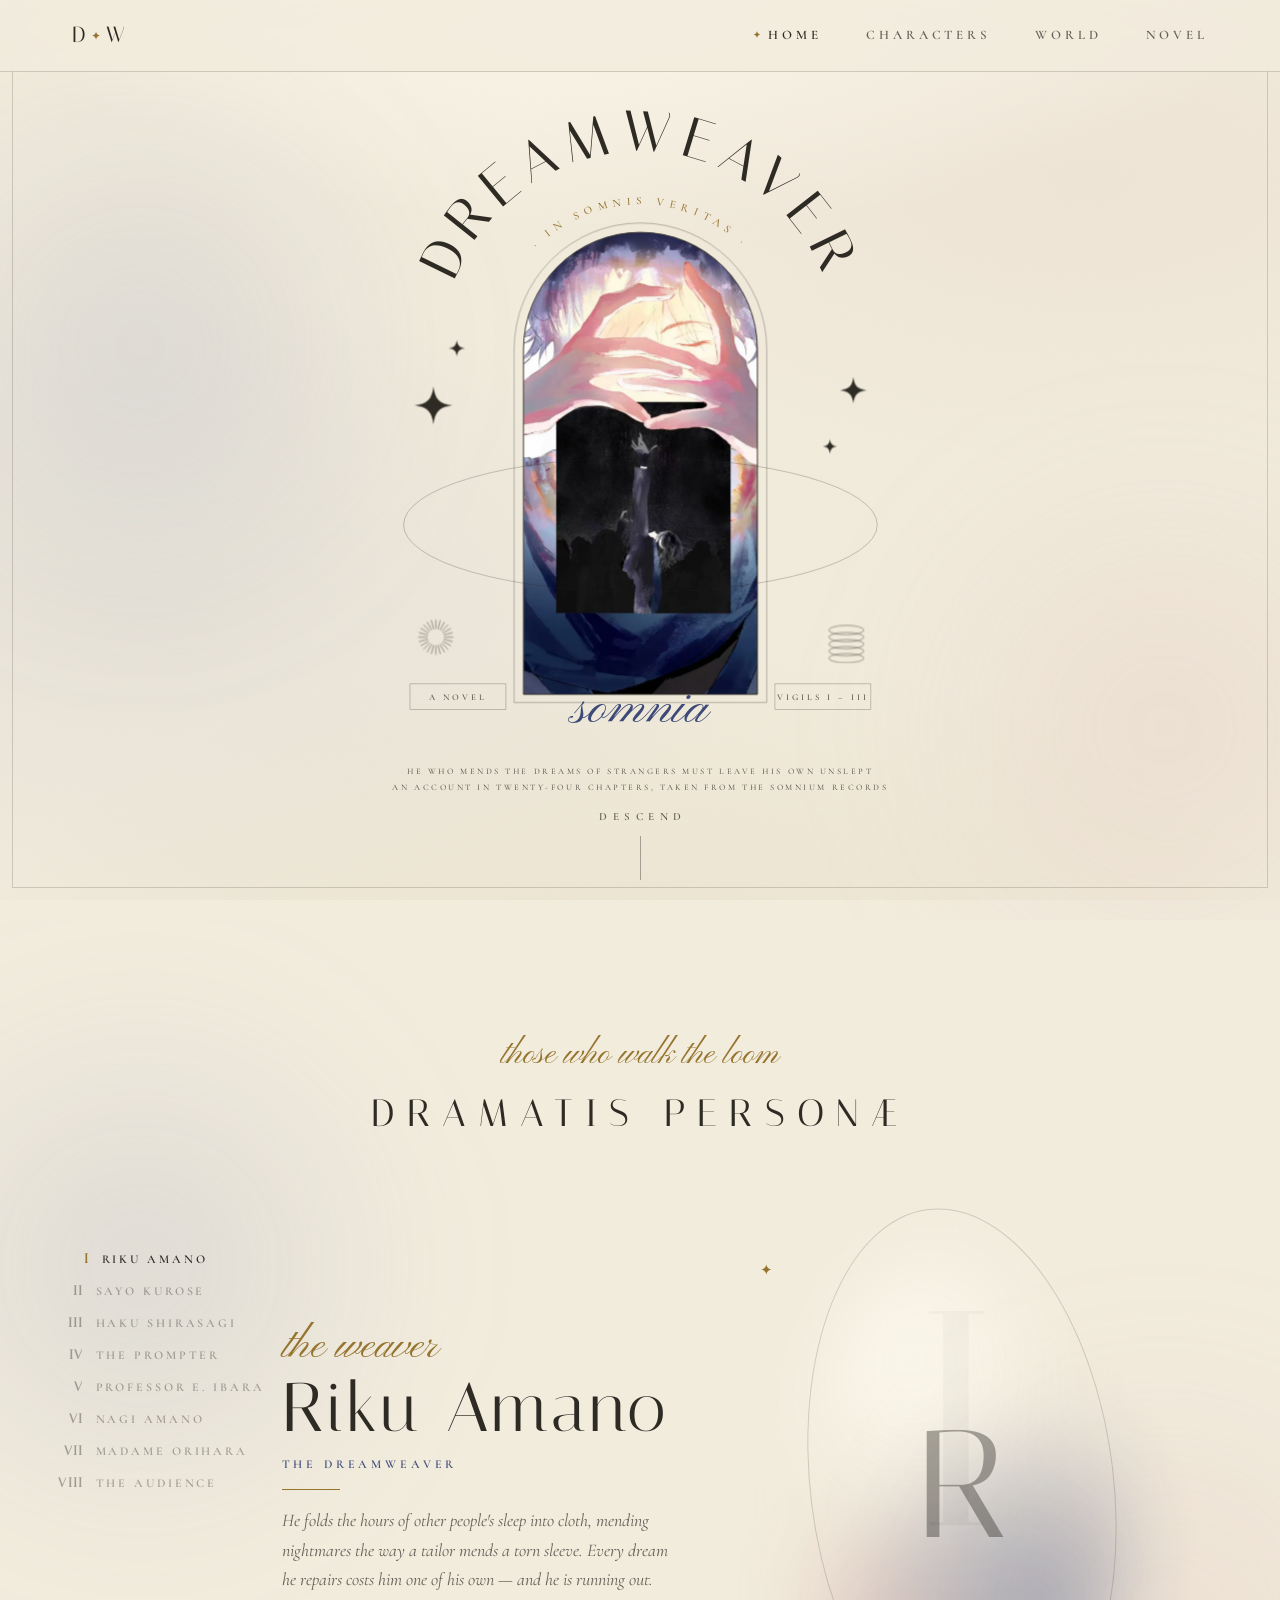
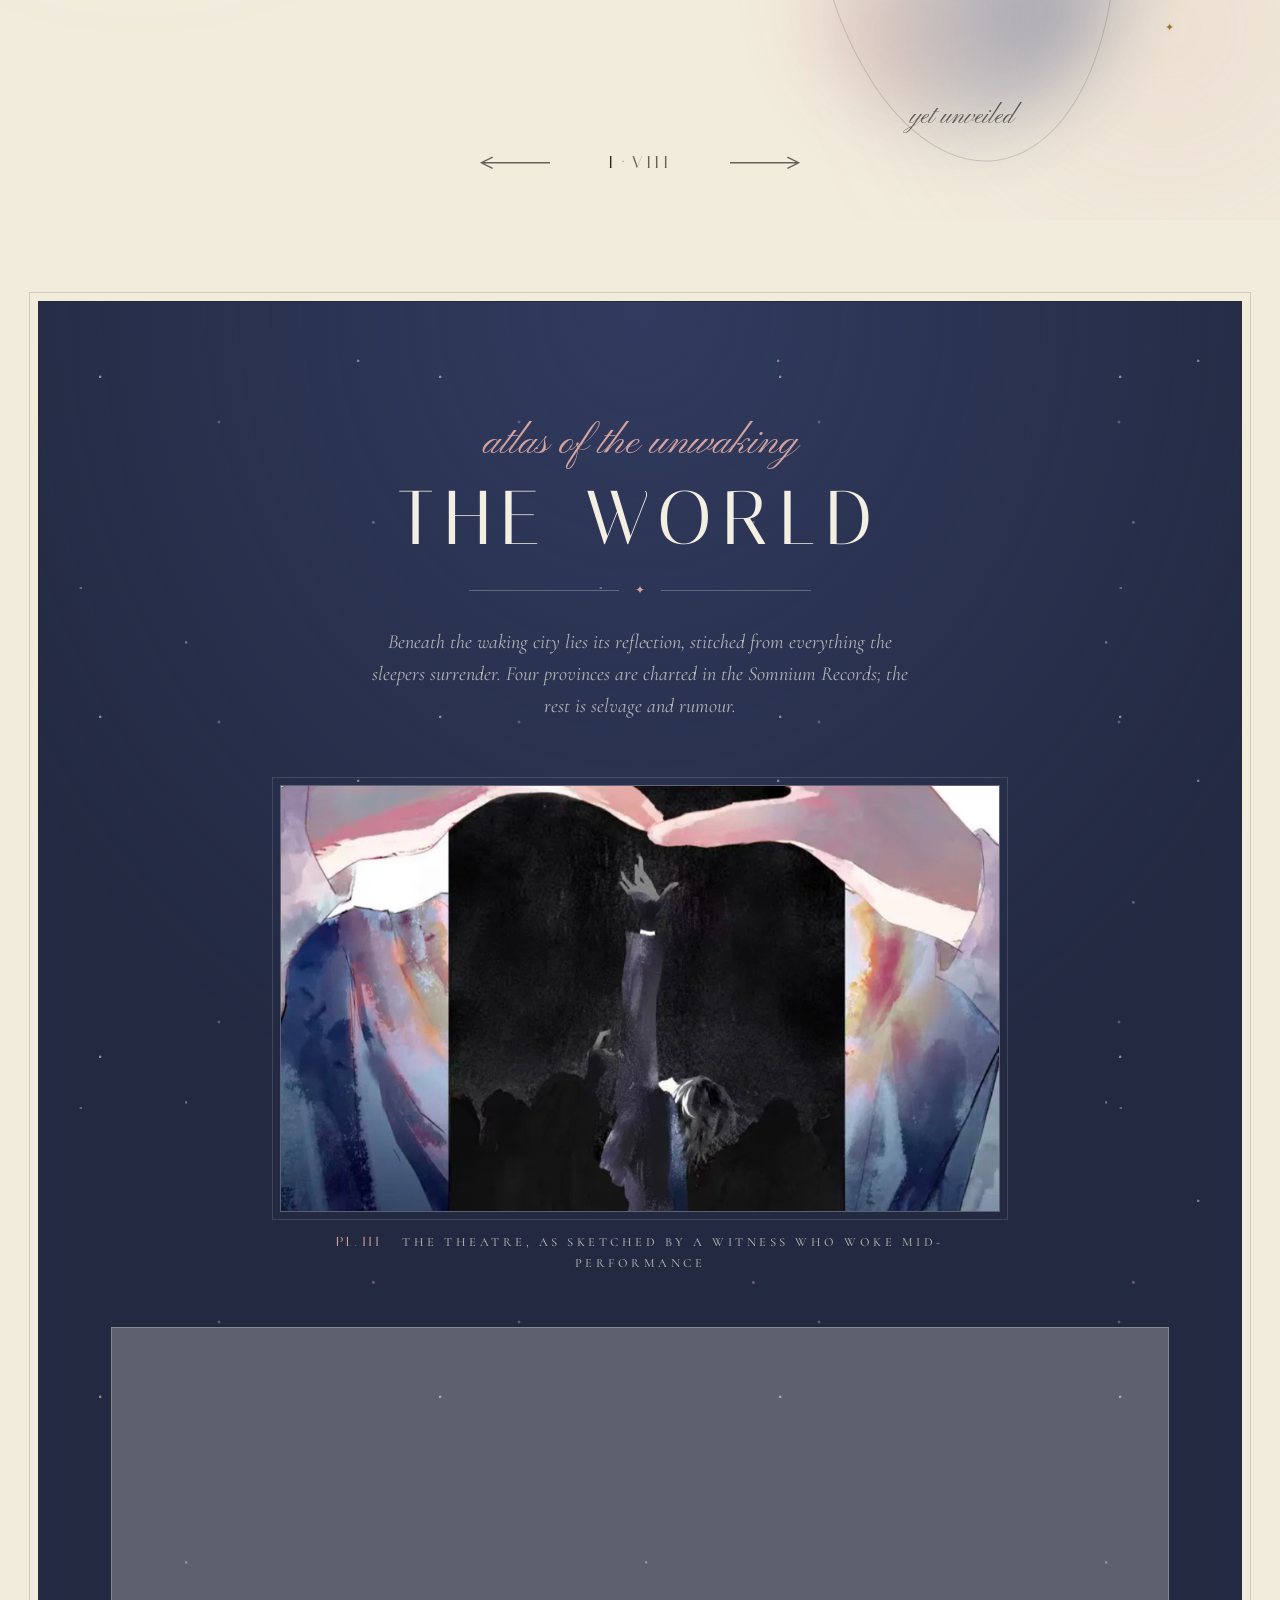
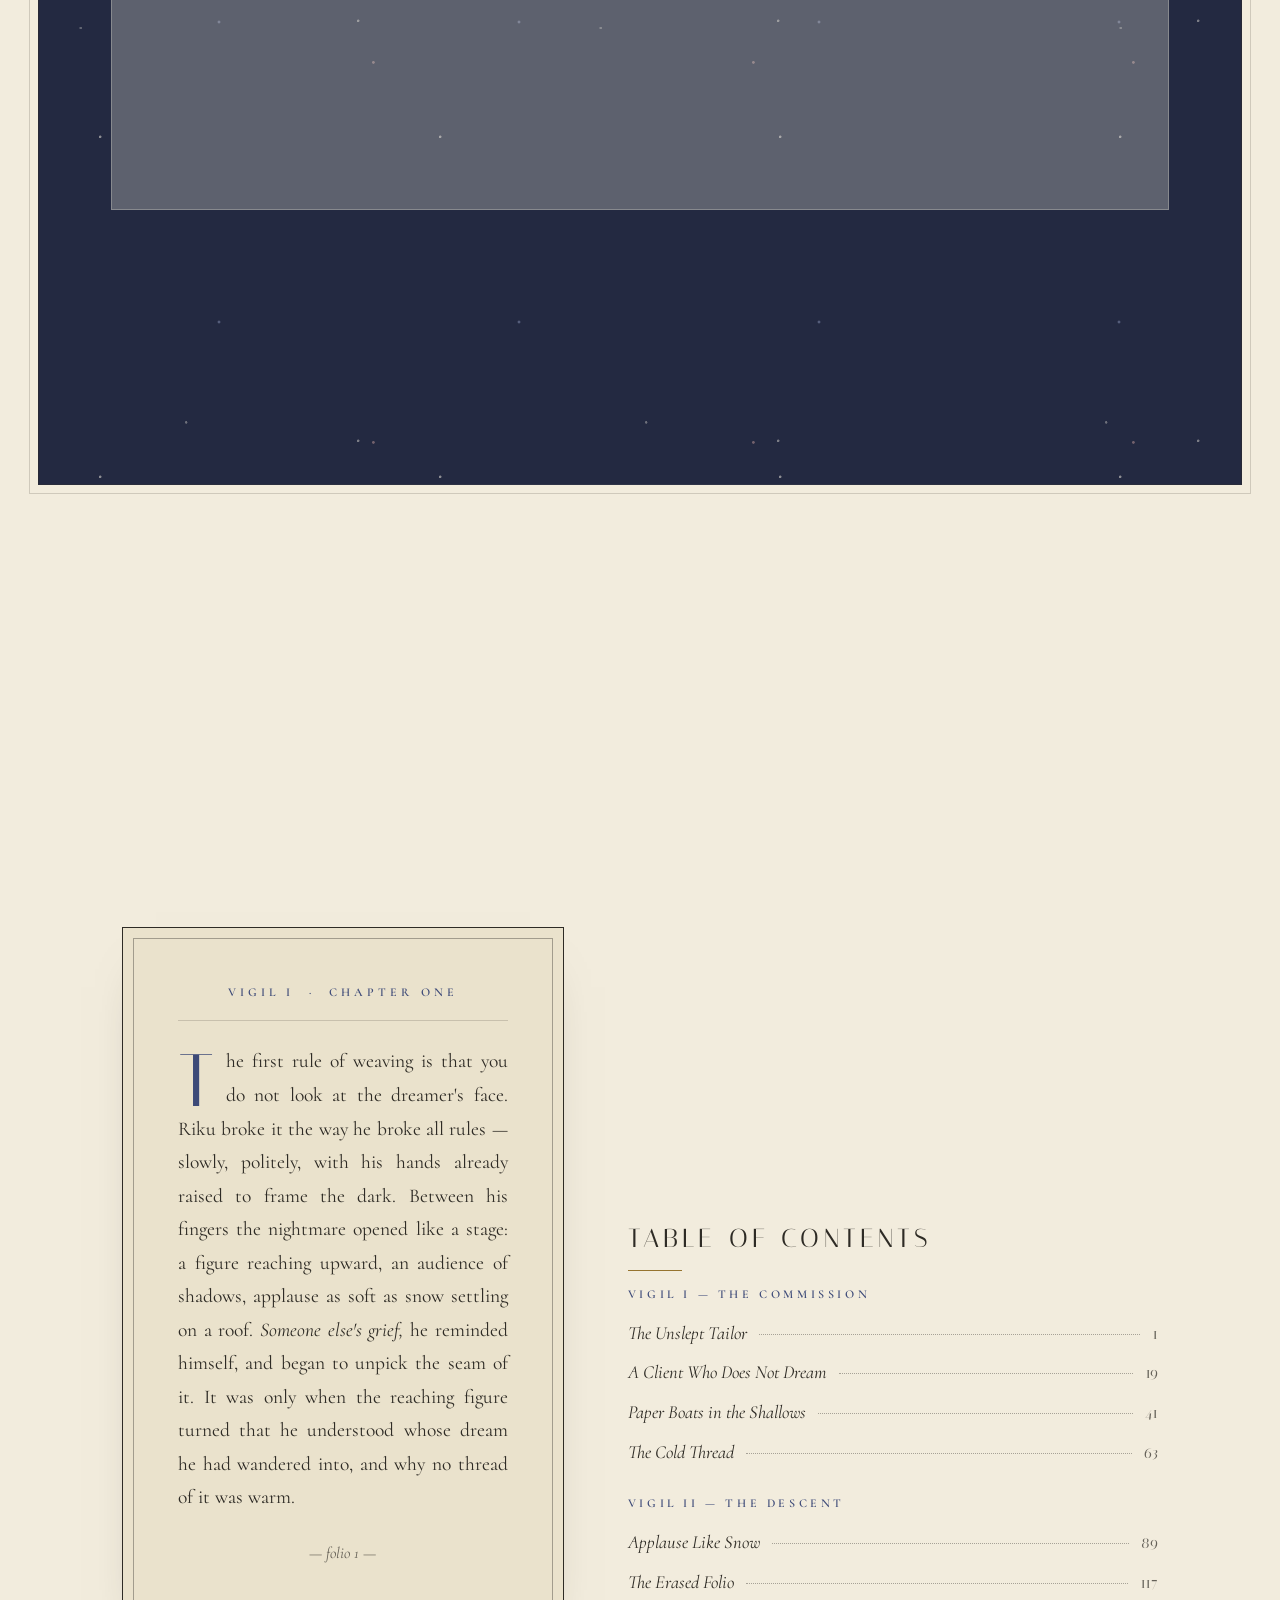
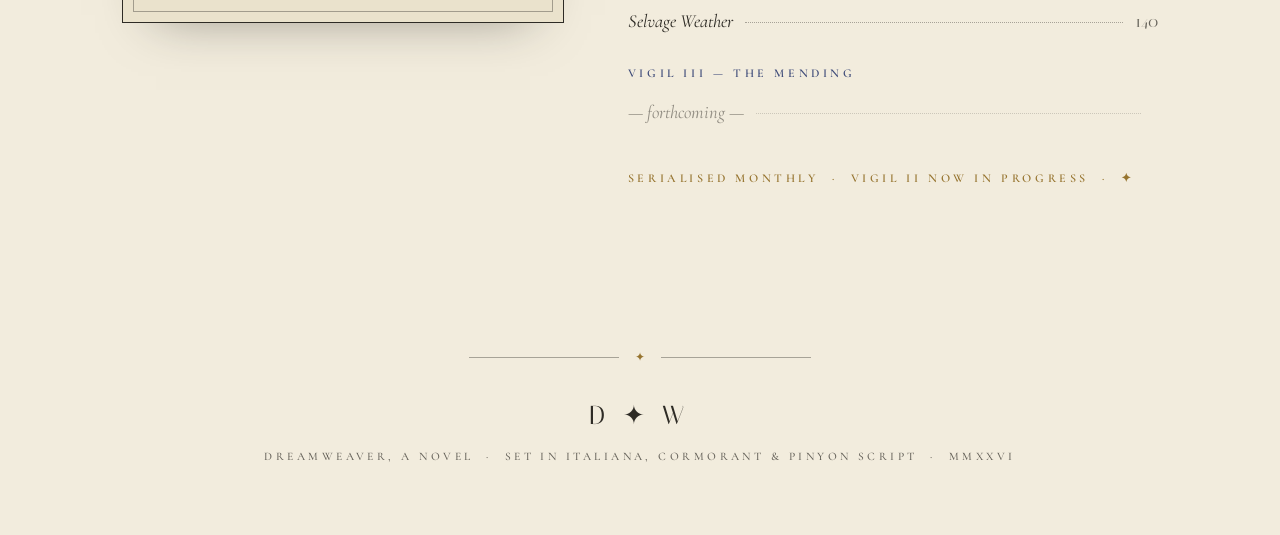
==== index.html @ 2326fa7a "Rebuild characters as full-screen splash-art stage; add dreamlike auras Replace the character card g" ====
<!DOCTYPE html>
<html lang="en">
<head>
<meta charset="UTF-8">
<meta name="viewport" content="width=device-width, initial-scale=1.0">
<title>Dreamweaver — A Novel</title>
<meta name="description" content="Dreamweaver — a novel of the sleeping city. Characters, world, and chapters.">
<link rel="icon" href="data:image/svg+xml,%3Csvg xmlns='http://www.w3.org/2000/svg' viewBox='0 0 100 100'%3E%3Cpath d='M50 4 C54 34 66 46 96 50 C66 54 54 66 50 96 C46 66 34 54 4 50 C34 46 46 34 50 4 Z' fill='%232e2b25'/%3E%3C/svg%3E">
<link rel="preload" href="assets/fonts/Italiana-400.woff2" as="font" type="font/woff2" crossorigin>
<link rel="preload" href="assets/fonts/Cormorant-var.woff2" as="font" type="font/woff2" crossorigin>
<link rel="stylesheet" href="css/fonts.css">
<link rel="stylesheet" href="css/style.css">
</head>
<body>

<div class="page-frame" aria-hidden="true"></div>
<div class="grain" aria-hidden="true"></div>

<header class="nav">
  <a class="nav-mark" href="#home">D<span class="nav-mark-star">✦</span>W</a>
  <nav aria-label="Primary">
    <a href="#home" class="nav-link active">Home</a>
    <a href="#characters" class="nav-link">Characters</a>
    <a href="#world" class="nav-link">World</a>
    <a href="#novel" class="nav-link">Novel</a>
  </nav>
</header>

<!-- ══════════════════ HOME ══════════════════ -->
<section id="home" class="hero">
  <div class="aura" aria-hidden="true"></div>
  <svg class="hero-art" viewBox="0 30 1000 1214" role="img"
       aria-label="Dreamweaver — cover illustration of a figure framing a dark dream with their hands, set within an arched plate">
    <defs>
      <clipPath id="arch-clip">
        <path d="M300,1060 L300,470 A200,200 0 0 1 700,470 L700,1060 Z"/>
      </clipPath>
      <path id="title-arc" d="M162,470 A338,338 0 0 1 838,470"/>
      <path id="motto-arc" d="M252,470 A248,248 0 0 1 748,470"/>
    </defs>

    <!-- curved title -->
    <g class="hr hr-2">
      <text class="svg-title">
        <textPath href="#title-arc" startOffset="50%" text-anchor="middle">DREAMWEAVER</textPath>
      </text>
    </g>
    <g class="hr hr-3">
      <text class="svg-motto">
        <textPath href="#motto-arc" startOffset="50%" text-anchor="middle">· IN SOMNIS VERITAS ·</textPath>
      </text>
    </g>

    <!-- arched cover plate -->
    <g class="hr hr-4">
      <path d="M284,1074 L284,470 A216,216 0 0 1 716,470 L716,1074 Z" class="svg-arch-frame"/>
      <image href="assets/cover.png" x="300" y="270" width="400" height="790"
             preserveAspectRatio="xMidYMid slice" clip-path="url(#arch-clip)"/>
      <path d="M300,1060 L300,470 A200,200 0 0 1 700,470 L700,1060 Z" class="svg-arch-edge"/>
    </g>

    <!-- orbital loop -->
    <ellipse cx="500" cy="770" rx="405" ry="115" class="svg-orbit hr hr-5"
             transform="rotate(-9 500 770)"/>

    <!-- sparkles -->
    <g class="hr hr-5">
      <path class="sparkle tw-a" transform="translate(146 566) scale(1.15)"
            d="M0,-28 C2.5,-9 9,-2.5 28,0 C9,2.5 2.5,9 0,28 C-2.5,9 -9,2.5 -28,0 C-9,-2.5 -2.5,-9 0,-28 Z"/>
      <path class="sparkle tw-b" transform="translate(864 540) scale(0.8)"
            d="M0,-28 C2.5,-9 9,-2.5 28,0 C9,2.5 2.5,9 0,28 C-2.5,9 -9,2.5 -28,0 C-9,-2.5 -2.5,-9 0,-28 Z"/>
      <path class="sparkle tw-c" transform="translate(824 636) scale(0.45)"
            d="M0,-28 C2.5,-9 9,-2.5 28,0 C9,2.5 2.5,9 0,28 C-2.5,9 -9,2.5 -28,0 C-9,-2.5 -2.5,-9 0,-28 Z"/>
      <path class="sparkle tw-b" transform="translate(186 468) scale(0.5)"
            d="M0,-28 C2.5,-9 9,-2.5 28,0 C9,2.5 2.5,9 0,28 C-2.5,9 -9,2.5 -28,0 C-9,-2.5 -2.5,-9 0,-28 Z"/>
    </g>

    <!-- side ornaments -->
    <g class="hr hr-6">
      <g class="svg-burst" transform="translate(150 962)">
        <g id="burst-lines"></g>
      </g>
      <g class="svg-coil" transform="translate(852 950)">
        <ellipse cx="0" cy="0"  rx="30" ry="8"/>
        <ellipse cx="0" cy="12" rx="30" ry="8"/>
        <ellipse cx="0" cy="24" rx="30" ry="8"/>
        <ellipse cx="0" cy="36" rx="30" ry="8"/>
        <ellipse cx="0" cy="48" rx="30" ry="8"/>
      </g>
    </g>

    <!-- flanking plaques + script word -->
    <g class="hr hr-7">
      <rect x="106" y="1042" width="164" height="44" class="svg-plaque"/>
      <text x="188" y="1070" class="svg-plaque-text" text-anchor="middle">A NOVEL</text>
      <rect x="730" y="1042" width="164" height="44" class="svg-plaque"/>
      <text x="812" y="1070" class="svg-plaque-text" text-anchor="middle">VIGILS I – III</text>
      <text x="500" y="1108" class="svg-script" text-anchor="middle">somnia</text>
    </g>

    <!-- foot line -->
    <g class="hr hr-8">
      <text x="500" y="1196" class="svg-foot" text-anchor="middle">HE WHO MENDS THE DREAMS OF STRANGERS MUST LEAVE HIS OWN UNSLEPT</text>
      <text x="500" y="1224" class="svg-foot" text-anchor="middle">AN ACCOUNT IN TWENTY-FOUR CHAPTERS, TAKEN FROM THE SOMNIUM RECORDS</text>
    </g>
  </svg>

  <a class="scroll-cue hr hr-8" href="#characters" aria-label="Scroll to characters">
    <span>DESCEND</span>
    <i></i>
  </a>
</section>

<!-- ══════════════════ CHARACTERS ══════════════════ -->
<section id="characters" class="stage">
  <div class="aura" aria-hidden="true"></div>

  <header class="stage-head">
    <span class="script-lead">those who walk the loom</span>
    <h2>Dramatis Person&aelig;</h2>
  </header>

  <nav class="stage-rail" aria-label="Characters">
    <button class="rail-item is-active"><i>I</i><span>Riku Amano</span></button>
    <button class="rail-item"><i>II</i><span>Sayo Kurose</span></button>
    <button class="rail-item"><i>III</i><span>Haku Shirasagi</span></button>
    <button class="rail-item"><i>IV</i><span>The Prompter</span></button>
    <button class="rail-item"><i>V</i><span>Professor E. Ibara</span></button>
    <button class="rail-item"><i>VI</i><span>Nagi Amano</span></button>
    <button class="rail-item"><i>VII</i><span>Madame Orihara</span></button>
    <button class="rail-item"><i>VIII</i><span>The Audience</span></button>
  </nav>

  <div class="stage-view">

    <article class="ch-slide is-active" data-mood="day">
      <div class="ch-text">
        <p class="ch-epithet">the weaver</p>
        <h3 class="ch-name">Riku Amano</h3>
        <p class="ch-role">THE DREAMWEAVER</p>
        <p class="ch-bio">He folds the hours of other people's sleep into cloth, mending nightmares the way a tailor mends a torn sleeve. Every dream he repairs costs him one of his own — and he is running out.</p>
      </div>
      <div class="ch-art">
        <span class="ch-ghost" aria-hidden="true">I</span>
        <div class="ch-veil veil-indigo"><span class="ch-initial">R</span></div>
        <p class="ch-unveiled">yet unveiled</p>
        <b class="ch-spark s1" aria-hidden="true">✦</b><b class="ch-spark s2" aria-hidden="true">✦</b>
      </div>
    </article>

    <article class="ch-slide" data-mood="day">
      <div class="ch-text">
        <p class="ch-epithet">the anchor</p>
        <h3 class="ch-name">Sayo Kurose</h3>
        <p class="ch-role">THE WAKING TETHER</p>
        <p class="ch-bio">The only person Riku has ever met who does not dream at all. Where she stands, the Loom cannot reach — which makes her either his salvation, or the loose thread that unravels everything.</p>
      </div>
      <div class="ch-art">
        <span class="ch-ghost" aria-hidden="true">II</span>
        <div class="ch-veil veil-gold"><span class="ch-initial">S</span></div>
        <p class="ch-unveiled">yet unveiled</p>
        <b class="ch-spark s1" aria-hidden="true">✦</b><b class="ch-spark s2" aria-hidden="true">✦</b>
      </div>
    </article>

    <article class="ch-slide" data-mood="day">
      <div class="ch-text">
        <p class="ch-epithet">the ferryman</p>
        <h3 class="ch-name">Haku Shirasagi</h3>
        <p class="ch-role">KEEPER OF THE SHALLOWS</p>
        <p class="ch-bio">Last of the winged ferrymen, he poles the paper boats across the first minute of sleep, carrying everything the waking meant to say and never did. Each secret he accepts costs him one feather — and he accepts them all.</p>
      </div>
      <div class="ch-art">
        <span class="ch-ghost" aria-hidden="true">III</span>
        <img src="assets/characters/haku.jpg" class="art-day"
             alt="Haku Shirasagi — a fair-haired young man with a blue scarf, white feathered wings folded at his sides">
        <b class="ch-spark s1" aria-hidden="true">✦</b><b class="ch-spark s2" aria-hidden="true">✦</b>
      </div>
    </article>

    <article class="ch-slide" data-mood="night">
      <div class="ch-text">
        <p class="ch-epithet">the whisper</p>
        <h3 class="ch-name">The Prompter</h3>
        <p class="ch-role">VOICE OF THE THEATRE</p>
        <p class="ch-bio">He waits in the dark below the stage and breathes forgotten lines to dreamers who lose their place mid-grief. No one remembers engaging him; no performance has ever ended without him.</p>
      </div>
      <div class="ch-art">
        <span class="ch-ghost" aria-hidden="true">IV</span>
        <img src="assets/characters/prompter.jpg" class="art-night"
             alt="The Prompter — a dark-haired figure in flowing black garments, suspended in shadow">
        <b class="ch-spark s1" aria-hidden="true">✦</b><b class="ch-spark s2" aria-hidden="true">✦</b>
      </div>
    </article>

    <article class="ch-slide" data-mood="day">
      <div class="ch-text">
        <p class="ch-epithet">the archivist</p>
        <h3 class="ch-name">Professor E. Ibara</h3>
        <p class="ch-role">KEEPER OF THE SOMNIUM</p>
        <p class="ch-bio">Curator of the Somnium Records, a library of every dream ever surrendered. She catalogued the first weavers a century ago — and has spent every night since erasing one particular entry.</p>
      </div>
      <div class="ch-art">
        <span class="ch-ghost" aria-hidden="true">V</span>
        <div class="ch-veil veil-slate"><span class="ch-initial">I</span></div>
        <p class="ch-unveiled">yet unveiled</p>
        <b class="ch-spark s1" aria-hidden="true">✦</b><b class="ch-spark s2" aria-hidden="true">✦</b>
      </div>
    </article>

    <article class="ch-slide" data-mood="day">
      <div class="ch-text">
        <p class="ch-epithet">the unravelled</p>
        <h3 class="ch-name">Nagi Amano</h3>
        <p class="ch-role">LOST PAST THE SELVAGE</p>
        <p class="ch-bio">Riku's younger sibling, who followed a dream past the last intact thread and did not come back. The Loom still carries a warm strand with their name on it — which should not be possible.</p>
      </div>
      <div class="ch-art">
        <span class="ch-ghost" aria-hidden="true">VI</span>
        <div class="ch-veil veil-blush"><span class="ch-initial">N</span></div>
        <p class="ch-unveiled">yet unveiled</p>
        <b class="ch-spark s1" aria-hidden="true">✦</b><b class="ch-spark s2" aria-hidden="true">✦</b>
      </div>
    </article>

    <article class="ch-slide" data-mood="day">
      <div class="ch-text">
        <p class="ch-epithet">the loomkeeper</p>
        <h3 class="ch-name">Madame Orihara</h3>
        <p class="ch-role">MISTRESS OF THE LOOM</p>
        <p class="ch-bio">She grants the weaving licences and she revokes them, and about her wrist she wears the first thread ever spun. It is said she has never slept — only supervised.</p>
      </div>
      <div class="ch-art">
        <span class="ch-ghost" aria-hidden="true">VII</span>
        <div class="ch-veil veil-loom"><span class="ch-initial">O</span></div>
        <p class="ch-unveiled">yet unveiled</p>
        <b class="ch-spark s1" aria-hidden="true">✦</b><b class="ch-spark s2" aria-hidden="true">✦</b>
      </div>
    </article>

    <article class="ch-slide" data-mood="night">
      <div class="ch-text">
        <p class="ch-epithet">the dark chorus</p>
        <h3 class="ch-name">The Audience</h3>
        <p class="ch-role">THOSE WHO WATCH FROM SLEEP</p>
        <p class="ch-bio">Silhouettes that gather in the theatre at the bottom of every dream, applauding softly at griefs that were never meant to be performed. No one has ever seen one of them wake.</p>
      </div>
      <div class="ch-art">
        <span class="ch-ghost" aria-hidden="true">VIII</span>
        <div class="ch-veil veil-night"><span class="ch-initial">A</span></div>
        <p class="ch-unveiled">yet unveiled</p>
        <b class="ch-spark s1" aria-hidden="true">✦</b><b class="ch-spark s2" aria-hidden="true">✦</b>
      </div>
    </article>

  </div>

  <div class="stage-controls">
    <button class="stage-arrow prev" aria-label="Previous character">
      <svg viewBox="0 0 64 12" aria-hidden="true"><path d="M64 6 H4 M13 1 L3 6 L13 11"/></svg>
    </button>
    <span class="stage-counter"><b id="stage-now">I</b>&#8202;·&#8202;VIII</span>
    <button class="stage-arrow next" aria-label="Next character">
      <svg viewBox="0 0 64 12" aria-hidden="true"><path d="M0 6 H60 M51 1 L61 6 L51 11"/></svg>
    </button>
  </div>
</section>

<!-- ══════════════════ WORLD ══════════════════ -->
<section id="world" class="section section-night">
  <header class="section-head reveal">
    <span class="script-lead script-lead-night">atlas of the unwaking</span>
    <h2>The World</h2>
    <div class="orn-rule orn-rule-night" aria-hidden="true"><span></span><b>✦</b><span></span></div>
    <p class="section-note">Beneath the waking city lies its reflection, stitched from everything the sleepers surrender. Four provinces are charted in the Somnium Records; the rest is selvage and rumour.</p>
  </header>

  <figure class="world-stage reveal">
    <img src="assets/cover.png" alt="The Theatre — a lone figure reaching upward on a dark stage before an audience of silhouettes" loading="lazy">
    <figcaption><span class="folio">PL.&#8202;III</span> THE THEATRE, AS SKETCHED BY A WITNESS WHO WOKE MID-PERFORMANCE</figcaption>
  </figure>

  <div class="world-grid">
    <article class="world-plate reveal" style="--i:0">
      <span class="folio">PL.&#8202;I</span>
      <h3>The Loom</h3>
      <p>Where every sleeping mind in the city braids into a single fabric. Weavers walk its threads barefoot, reading each strand by warmth: joy runs hot, grief runs cold, and secrets do not run at all.</p>
    </article>
    <article class="world-plate reveal" style="--i:1">
      <span class="folio">PL.&#8202;II</span>
      <h3>The Shallows</h3>
      <p>The first minute of any dream, shared by all dreamers like a harbour at dusk. Memories are traded here in paper boats; the ferrymen accept only things you meant to say and never did.</p>
    </article>
    <article class="world-plate reveal" style="--i:2">
      <span class="folio">PL.&#8202;III</span>
      <h3>The Theatre</h3>
      <p>A dark auditorium at the bottom of deep sleep where dreams are performed back to their dreamers, one act at a time. The Audience never boos, never leaves — and never lets a performance end early.</p>
    </article>
    <article class="world-plate reveal" style="--i:3">
      <span class="folio">PL.&#8202;IV</span>
      <h3>The Selvage</h3>
      <p>The frayed hem of the Loom, where abandoned dreams unravel into weather. Sleepwalkers wash up here, and weavers are forbidden to follow them past the last intact thread.</p>
    </article>
  </div>

  <p class="world-quote reveal">&ldquo;Every city is two cities. You are a citizen of the one you forget by morning.&rdquo;<span class="world-quote-src">— SOMNIUM RECORDS, FOLIO 91</span></p>
</section>

<!-- ══════════════════ NOVEL ══════════════════ -->
<section id="novel" class="section">
  <header class="section-head reveal">
    <span class="script-lead">the account itself</span>
    <h2>The Novel</h2>
    <div class="orn-rule" aria-hidden="true"><span></span><b>✦</b><span></span></div>
  </header>

  <div class="novel-grid">
    <figure class="manuscript reveal">
      <div class="manuscript-inner">
        <p class="manuscript-head">VIGIL I &nbsp;·&nbsp; CHAPTER ONE</p>
        <p class="manuscript-body"><span class="dropcap">T</span>he first rule of weaving is that you do not look at the dreamer's face. Riku broke it the way he broke all rules — slowly, politely, with his hands already raised to frame the dark. Between his fingers the nightmare opened like a stage: a figure reaching upward, an audience of shadows, applause as soft as snow settling on a roof. <em>Someone else's grief,</em> he reminded himself, and began to unpick the seam of it. It was only when the reaching figure turned that he understood whose dream he had wandered into, and why no thread of it was warm.</p>
        <p class="manuscript-folio">— folio 1 —</p>
      </div>
    </figure>

    <div class="novel-side">
      <div class="novel-synopsis reveal">
        <h3 class="novel-subhead">Argument</h3>
        <p>In a city where dreams are surrendered each night to a communal Loom, the last licensed dreamweaver takes a commission he should have refused: to mend the recurring nightmare of a woman who does not dream. To finish the work he must descend past the Shallows, bargain with the Theatre's dark chorus, and unpick a knot tied a century ago in the Somnium Records — before his final dream is spent.</p>
      </div>

      <div class="novel-toc reveal">
        <h3 class="novel-subhead">Table of Contents</h3>
        <ol class="toc">
          <li class="toc-vigil">VIGIL I — THE COMMISSION</li>
          <li class="toc-row"><span>The Unslept Tailor</span><i></i><b>1</b></li>
          <li class="toc-row"><span>A Client Who Does Not Dream</span><i></i><b>19</b></li>
          <li class="toc-row"><span>Paper Boats in the Shallows</span><i></i><b>41</b></li>
          <li class="toc-row"><span>The Cold Thread</span><i></i><b>63</b></li>
          <li class="toc-vigil">VIGIL II — THE DESCENT</li>
          <li class="toc-row"><span>Applause Like Snow</span><i></i><b>89</b></li>
          <li class="toc-row"><span>The Erased Folio</span><i></i><b>117</b></li>
          <li class="toc-row"><span>Selvage Weather</span><i></i><b>140</b></li>
          <li class="toc-vigil">VIGIL III — THE MENDING</li>
          <li class="toc-row toc-muted"><span>— forthcoming —</span><i></i><b>&nbsp;</b></li>
        </ol>
      </div>

      <p class="novel-status reveal">SERIALISED MONTHLY &nbsp;·&nbsp; VIGIL II NOW IN PROGRESS &nbsp;·&nbsp; ✦</p>
    </div>
  </div>
</section>

<footer class="footer">
  <div class="orn-rule" aria-hidden="true"><span></span><b>✦</b><span></span></div>
  <p class="footer-mark">D&#8201;✦&#8201;W</p>
  <p class="footer-line">DREAMWEAVER, A NOVEL &nbsp;·&nbsp; SET IN ITALIANA, CORMORANT &amp; PINYON SCRIPT &nbsp;·&nbsp; MMXXVI</p>
</footer>

<script src="js/main.js"></script>
</body>
</html>
---- css/fonts.css ----
/* Self-hosted type — Italiana, Cormorant (variable), Pinyon Script */

@font-face {
  font-family: 'Cormorant';
  font-style: normal;
  font-weight: 400 600;
  font-display: swap;
  src: url('../assets/fonts/Cormorant-var.woff2') format('woff2');
}
@font-face {
  font-family: 'Cormorant';
  font-style: italic;
  font-weight: 400 600;
  font-display: swap;
  src: url('../assets/fonts/Cormorant-var-italic.woff2') format('woff2');
}
@font-face {
  font-family: 'Italiana';
  font-style: normal;
  font-weight: 400;
  font-display: swap;
  src: url('../assets/fonts/Italiana-400.woff2') format('woff2');
}
@font-face {
  font-family: 'Pinyon Script';
  font-style: normal;
  font-weight: 400;
  font-display: swap;
  src: url('../assets/fonts/PinyonScript-400.woff2') format('woff2');
}
---- css/style.css ----
/* ═══════════════════════════════════════════════════════════
   DREAMWEAVER — light academia
   parchment · ink hairlines · indigo, blush & antique gold
   type: Italiana (display) · Cormorant (text) · Pinyon Script
   ═══════════════════════════════════════════════════════════ */

:root {
  --parchment: #f2ecdd;
  --parchment-deep: #eae2cc;
  --ink: #2e2b25;
  --ink-soft: rgba(46, 43, 37, 0.72);
  --line: rgba(46, 43, 37, 0.38);
  --line-faint: rgba(46, 43, 37, 0.18);
  --indigo: #3d4a78;
  --indigo-night: #232941;
  --slate: #8792b4;
  --blush: #d3a3a0;
  --gold: #96742f;
  --ivory: #f4efe3;
  --ivory-line: rgba(244, 239, 227, 0.28);

  --display: "Italiana", serif;
  --text: "Cormorant", serif;
  --script: "Pinyon Script", cursive;
}

* { margin: 0; padding: 0; box-sizing: border-box; }

html { scroll-behavior: smooth; }

body {
  font-family: var(--text);
  font-size: 19px;
  line-height: 1.6;
  color: var(--ink);
  background-color: var(--parchment);
  background-image:
    radial-gradient(ellipse 90% 60% at 50% -10%, rgba(255, 252, 240, 0.9), transparent 60%),
    radial-gradient(ellipse 70% 50% at 85% 20%, rgba(211, 163, 160, 0.10), transparent 65%),
    radial-gradient(ellipse 80% 60% at 12% 68%, rgba(135, 146, 180, 0.10), transparent 60%),
    radial-gradient(ellipse 100% 80% at 50% 115%, rgba(150, 116, 47, 0.08), transparent 55%);
  background-attachment: fixed;
  overflow-x: hidden;
}

::selection { background: var(--indigo); color: var(--ivory); }

/* ── paper grain & page frame ─────────────────────────────── */

.grain {
  position: fixed; inset: 0; z-index: 40; pointer-events: none;
  opacity: 0.5; mix-blend-mode: multiply;
  background-image: url("data:image/svg+xml,%3Csvg xmlns='http://www.w3.org/2000/svg' width='240' height='240'%3E%3Cfilter id='n'%3E%3CfeTurbulence type='fractalNoise' baseFrequency='0.9' numOctaves='2' stitchTiles='stitch'/%3E%3CfeColorMatrix values='0 0 0 0 0.42 0 0 0 0 0.39 0 0 0 0 0.33 0 0 0 0.055 0'/%3E%3C/filter%3E%3Crect width='240' height='240' filter='url(%23n)'/%3E%3C/svg%3E");
}

.page-frame {
  position: fixed; inset: 12px; z-index: 45; pointer-events: none;
  border: 1px solid var(--line-faint);
}

/* ── navigation ───────────────────────────────────────────── */

.nav {
  position: fixed; top: 0; left: 0; right: 0; z-index: 50;
  display: flex; align-items: center; justify-content: space-between;
  padding: 18px clamp(24px, 6vw, 72px);
  background: rgba(242, 236, 221, 0.82);
  backdrop-filter: blur(8px);
  -webkit-backdrop-filter: blur(8px);
  border-bottom: 1px solid var(--line-faint);
}

.nav-mark {
  font-family: var(--display);
  font-size: 22px; letter-spacing: 0.22em;
  color: var(--ink); text-decoration: none;
}
.nav-mark-star { color: var(--gold); font-size: 12px; vertical-align: 0.18em; }

.nav nav { display: flex; gap: clamp(18px, 3.5vw, 44px); }

.nav-link {
  position: relative;
  font-family: var(--text); font-weight: 600;
  font-size: 13px; letter-spacing: 0.3em; text-transform: uppercase;
  color: var(--ink-soft); text-decoration: none;
  padding: 4px 0;
  transition: color 0.3s ease;
}
.nav-link::after {
  content: ""; position: absolute; left: 0; bottom: 0;
  width: 100%; height: 1px; background: var(--gold);
  transform: scaleX(0); transform-origin: right;
  transition: transform 0.4s cubic-bezier(0.22, 1, 0.36, 1);
}
.nav-link:hover { color: var(--ink); }
.nav-link:hover::after { transform: scaleX(1); transform-origin: left; }
.nav-link.active { color: var(--ink); }
.nav-link.active::before {
  content: "✦";
  position: absolute; left: -15px; top: 50%; transform: translateY(-50%);
  color: var(--gold); font-size: 9px;
}

/* ── hero ─────────────────────────────────────────────────── */

.hero {
  min-height: 100vh;
  display: flex; flex-direction: column; align-items: center;
  padding: 92px clamp(16px, 4vw, 48px) 40px;
}

.hero-art {
  width: min(760px, 94vw, calc((100vh - 190px) / 1.214));
  height: auto;
  display: block;
  overflow: visible;
}

.svg-title {
  font-family: var(--display);
  font-size: 97px;
  letter-spacing: 0.16em;
  fill: var(--ink);
}
.svg-motto {
  font-family: var(--text); font-weight: 500;
  font-size: 19px; letter-spacing: 0.5em;
  fill: var(--gold);
}

.svg-arch-frame { fill: none; stroke: var(--line); stroke-width: 1.4; }
.svg-arch-edge  { fill: none; stroke: var(--ink); stroke-width: 1.6; }

.svg-orbit { fill: none; stroke: var(--line); stroke-width: 1.1; }

.sparkle { fill: var(--ink); }
.tw-a { animation: twinkle 3.4s ease-in-out 2.2s infinite; }
.tw-b { animation: twinkle 4.1s ease-in-out 2.8s infinite; }
.tw-c { animation: twinkle 2.9s ease-in-out 3.3s infinite; }
.sparkle { transform-box: fill-box; transform-origin: center; }

@keyframes twinkle {
  0%, 100% { opacity: 1; }
  50% { opacity: 0.25; }
}

.svg-burst line { stroke: var(--ink-soft); stroke-width: 1.1; }
.svg-coil ellipse { fill: none; stroke: var(--ink-soft); stroke-width: 1; }

.svg-plaque { fill: none; stroke: var(--line); stroke-width: 1.1; }
.svg-plaque-text {
  font-family: var(--text); font-weight: 600;
  font-size: 15px; letter-spacing: 0.34em;
  fill: var(--ink-soft);
}

.svg-script {
  font-family: var(--script);
  font-size: 92px;
  fill: var(--indigo);
}

.svg-foot {
  font-family: var(--text); font-weight: 500;
  font-size: 14.5px; letter-spacing: 0.3em;
  fill: var(--ink-soft);
}

/* hero staggered reveal */
.hr { opacity: 0; animation: rise 1.1s cubic-bezier(0.22, 1, 0.36, 1) forwards; }
.hr-1 { animation-delay: 0.15s; }
.hr-2 { animation-delay: 0.35s; }
.hr-3 { animation-delay: 0.55s; }
.hr-4 { animation-delay: 0.75s; }
.hr-5 { animation-delay: 1.05s; }
.hr-6 { animation-delay: 1.2s; }
.hr-7 { animation-delay: 1.35s; }
.hr-8 { animation-delay: 1.6s; }

@keyframes rise {
  from { opacity: 0; transform: translateY(18px); }
  to   { opacity: 1; transform: translateY(0); }
}

g.hr { transform-box: view-box; }

.scroll-cue {
  margin-top: 6px;
  display: flex; flex-direction: column; align-items: center; gap: 10px;
  text-decoration: none;
  color: var(--ink-soft);
  font-family: var(--text); font-weight: 600;
  font-size: 11px; letter-spacing: 0.5em; text-indent: 0.5em;
}
.scroll-cue i {
  width: 1px; height: 44px; background: var(--line);
  display: block; position: relative; overflow: hidden;
}
.scroll-cue i::after {
  content: ""; position: absolute; left: 0; top: -50%;
  width: 100%; height: 50%; background: var(--gold);
  animation: cue-drip 2.2s ease-in-out infinite;
}
@keyframes cue-drip {
  0% { top: -50%; } 70%, 100% { top: 110%; }
}

/* ── sections & headers ───────────────────────────────────── */

.section {
  padding: clamp(80px, 12vh, 140px) clamp(24px, 6vw, 72px);
  max-width: 1180px;
  margin: 0 auto;
}

.section-head { text-align: center; margin-bottom: clamp(48px, 7vh, 80px); }

.script-lead {
  display: block;
  font-family: var(--script);
  font-size: clamp(30px, 4vw, 42px);
  color: var(--gold);
  margin-bottom: 2px;
}
.script-lead-night { color: var(--blush); }

.section-head h2 {
  font-family: var(--display);
  font-weight: 400;
  font-size: clamp(44px, 7vw, 76px);
  letter-spacing: 0.14em;
  text-transform: uppercase;
  line-height: 1.05;
}

.orn-rule {
  display: flex; align-items: center; justify-content: center;
  gap: 16px; margin-top: 22px;
}
.orn-rule span { width: min(150px, 26vw); height: 1px; background: var(--line); }
.orn-rule b { color: var(--gold); font-size: 12px; font-weight: 400; }
.orn-rule-night span { background: var(--ivory-line); }
.orn-rule-night b { color: var(--blush); }

.section-note {
  max-width: 560px; margin: 26px auto 0;
  font-style: italic; font-size: 20px;
  color: inherit; opacity: 0.85;
}

/* scroll reveal */
.reveal {
  opacity: 0; transform: translateY(26px);
  transition: opacity 0.9s cubic-bezier(0.22, 1, 0.36, 1),
              transform 0.9s cubic-bezier(0.22, 1, 0.36, 1);
  transition-delay: calc(var(--i, 0) * 0.12s);
}
.reveal.in-view { opacity: 1; transform: translateY(0); }

/* ── dreaming auras ───────────────────────────────────────── */

.aura {
  position: absolute; inset: 0; overflow: hidden; pointer-events: none;
  transition: opacity 1.2s ease;
}
.stage.is-night .aura { opacity: 0.25; }
.aura::before, .aura::after {
  content: ""; position: absolute;
  width: 46vmax; height: 46vmax; border-radius: 50%;
  filter: blur(72px);
  will-change: transform;
}
.aura::before {
  left: -12vmax; top: 4vmax;
  background: radial-gradient(circle, rgba(135, 146, 180, 0.22), transparent 68%);
  animation: drift-a 34s ease-in-out infinite alternate;
}
.aura::after {
  right: -14vmax; bottom: -8vmax;
  background: radial-gradient(circle, rgba(211, 163, 160, 0.20), transparent 68%);
  animation: drift-b 41s ease-in-out infinite alternate;
}
@keyframes drift-a {
  from { transform: translate(0, 0) scale(1); }
  to   { transform: translate(9vmax, 7vmax) scale(1.18); }
}
@keyframes drift-b {
  from { transform: translate(0, 0) scale(1.12); }
  to   { transform: translate(-8vmax, -6vmax) scale(0.95); }
}

.hero { position: relative; }
.hero > svg, .hero > .scroll-cue { position: relative; }

/* ── characters — splash stage ────────────────────────────── */

.stage {
  position: relative;
  min-height: 100svh;
  overflow: hidden;
  display: flex; flex-direction: column;
  --st-ink: var(--ink);
  --st-soft: var(--ink-soft);
  --st-line: var(--line-faint);
  background: transparent;
  transition: background-color 1.2s ease;
}
.stage.is-night {
  background-color: #282828;
  --st-ink: var(--ivory);
  --st-soft: rgba(244, 239, 227, 0.66);
  --st-line: rgba(244, 239, 227, 0.22);
}

.stage-head {
  position: relative; z-index: 3;
  text-align: center;
  padding-top: clamp(84px, 12vh, 120px);
  pointer-events: none;
}
.stage-head h2 {
  font-family: var(--display); font-weight: 400;
  font-size: clamp(26px, 3.2vw, 38px);
  letter-spacing: 0.32em; text-transform: uppercase;
  color: var(--st-ink);
  transition: color 1.2s ease;
}
.stage-head .script-lead { font-size: clamp(26px, 3vw, 34px); }

.stage-view { position: relative; flex: 1; min-height: 0; }

.ch-slide {
  position: absolute; inset: 0;
  display: grid;
  grid-template-columns: minmax(300px, 5fr) minmax(320px, 6fr);
  align-items: center;
  padding: 0 clamp(24px, 6vw, 84px) 96px clamp(24px, 22vw, 330px);
  gap: clamp(16px, 3vw, 48px);
  opacity: 0; visibility: hidden;
  transition: opacity 1s ease, visibility 0s linear 1s;
}
.ch-slide.is-active {
  opacity: 1; visibility: visible;
  transition: opacity 1s ease 0.15s, visibility 0s;
}

/* art */
.ch-art {
  position: relative;
  height: min(70vh, 780px);
  display: flex; align-items: flex-end; justify-content: center;
}
/* drift lives on the artwork itself: a transform on .ch-art would create a
   stacking context and isolate the multiply blend from the page backdrop */
.ch-art img, .ch-art .ch-veil {
  transform: translateY(26px);
  transition: transform 1.3s cubic-bezier(0.22, 1, 0.36, 1);
}
.ch-slide.is-active .ch-art img,
.ch-slide.is-active .ch-art .ch-veil { transform: none; }

.ch-art img {
  position: relative; z-index: 1;
  max-height: 100%; max-width: 100%;
  object-fit: contain;
}
.art-day {
  mix-blend-mode: multiply;
  -webkit-mask-image: radial-gradient(ellipse 88% 92% at 50% 50%, #000 62%, transparent 99%);
  mask-image: radial-gradient(ellipse 88% 92% at 50% 50%, #000 62%, transparent 99%);
}
.art-night {
  -webkit-mask-image: radial-gradient(ellipse 82% 88% at 50% 46%, #000 58%, transparent 99%);
  mask-image: radial-gradient(ellipse 82% 88% at 50% 46%, #000 58%, transparent 99%);
}

.ch-ghost {
  position: absolute; z-index: 0;
  left: 50%; top: 44%; transform: translate(-50%, -50%);
  font-family: var(--display);
  font-size: clamp(200px, 34vh, 380px);
  letter-spacing: 0.04em;
  color: var(--st-ink);
  opacity: 0.06;
  transition: color 1.2s ease;
  user-select: none;
}

.ch-spark {
  position: absolute; z-index: 2;
  font-weight: 400; color: var(--gold);
  animation: twinkle 3.8s ease-in-out infinite;
}
.ch-spark.s1 { top: 18%; left: 8%; font-size: 15px; }
.ch-spark.s2 { bottom: 22%; right: 6%; font-size: 11px; animation-delay: 1.6s; }
.stage.is-night .ch-spark { color: var(--blush); }

/* veiled portraits (art forthcoming) */
.ch-veil {
  position: relative; z-index: 1;
  height: 92%; aspect-ratio: 5 / 8;
  max-width: 100%;
  display: flex; align-items: center; justify-content: center;
}
.ch-veil::before {
  content: ""; position: absolute; inset: 6% 2%;
  border-radius: 48% 52% 55% 45% / 62% 58% 42% 38%;
  filter: blur(34px);
  opacity: 0.85;
  animation: veil-morph 14s ease-in-out infinite alternate;
}
@keyframes veil-morph {
  from { border-radius: 48% 52% 55% 45% / 62% 58% 42% 38%; transform: rotate(-2deg) scale(1); }
  to   { border-radius: 55% 45% 42% 58% / 48% 55% 45% 52%; transform: rotate(2.5deg) scale(1.05); }
}
.ch-veil::after {
  content: ""; position: absolute; inset: 2% 8%;
  border: 1px solid var(--st-line);
  border-radius: 50%;
  transform: rotate(-7deg);
  transition: border-color 1.2s ease;
}

.veil-indigo::before {
  background:
    radial-gradient(ellipse 70% 50% at 35% 25%, rgba(255, 252, 242, 0.9), transparent 65%),
    radial-gradient(ellipse 80% 60% at 70% 75%, rgba(61, 74, 120, 0.5), transparent 70%),
    radial-gradient(ellipse 55% 45% at 25% 80%, rgba(211, 163, 160, 0.5), transparent 65%);
}
.veil-gold::before {
  background:
    radial-gradient(ellipse 75% 55% at 60% 20%, rgba(255, 250, 235, 0.95), transparent 65%),
    radial-gradient(ellipse 70% 60% at 30% 80%, rgba(150, 116, 47, 0.38), transparent 70%),
    radial-gradient(ellipse 50% 40% at 78% 68%, rgba(211, 163, 160, 0.42), transparent 65%);
}
.veil-slate::before {
  background:
    radial-gradient(ellipse 70% 50% at 65% 22%, rgba(255, 252, 242, 0.9), transparent 65%),
    radial-gradient(ellipse 80% 65% at 32% 78%, rgba(135, 146, 180, 0.55), transparent 70%),
    radial-gradient(ellipse 45% 38% at 75% 70%, rgba(150, 116, 47, 0.3), transparent 65%);
}
.veil-blush::before {
  background:
    radial-gradient(ellipse 72% 52% at 40% 22%, rgba(255, 250, 240, 0.92), transparent 65%),
    radial-gradient(ellipse 75% 60% at 68% 76%, rgba(211, 163, 160, 0.58), transparent 70%),
    radial-gradient(ellipse 50% 42% at 22% 72%, rgba(135, 146, 180, 0.42), transparent 65%);
}
.veil-loom::before {
  background:
    radial-gradient(ellipse 70% 50% at 55% 20%, rgba(255, 251, 238, 0.92), transparent 65%),
    radial-gradient(ellipse 78% 62% at 30% 78%, rgba(150, 116, 47, 0.42), transparent 70%),
    radial-gradient(ellipse 55% 45% at 75% 74%, rgba(61, 74, 120, 0.4), transparent 65%);
}
.veil-night::before {
  background:
    radial-gradient(ellipse 65% 45% at 50% 16%, rgba(135, 146, 180, 0.5), transparent 62%),
    radial-gradient(ellipse 85% 70% at 50% 88%, rgba(12, 14, 22, 0.9), transparent 76%),
    radial-gradient(ellipse 50% 40% at 28% 60%, rgba(61, 74, 120, 0.55), transparent 65%);
}

.ch-initial {
  position: relative; z-index: 1;
  font-family: var(--display);
  font-size: clamp(110px, 17vh, 190px);
  color: var(--st-ink);
  opacity: 0.4;
  transition: color 1.2s ease;
}

.ch-unveiled {
  position: absolute; z-index: 2;
  bottom: 6%; left: 50%; transform: translateX(-50%);
  font-family: var(--script);
  font-size: 25px;
  color: var(--st-soft);
  white-space: nowrap;
  transition: color 1.2s ease;
}

/* text */
.ch-text { position: relative; z-index: 3; max-width: 440px; }
.ch-slide.is-active .ch-text > * { animation: rise 0.9s cubic-bezier(0.22, 1, 0.36, 1) both; }
.ch-slide.is-active .ch-text > *:nth-child(1) { animation-delay: 0.35s; }
.ch-slide.is-active .ch-text > *:nth-child(2) { animation-delay: 0.45s; }
.ch-slide.is-active .ch-text > *:nth-child(3) { animation-delay: 0.55s; }
.ch-slide.is-active .ch-text > *:nth-child(4) { animation-delay: 0.65s; }

.ch-epithet {
  font-family: var(--script);
  font-size: clamp(30px, 3.4vw, 44px);
  color: var(--gold);
  line-height: 1;
}
.stage.is-night .ch-epithet { color: var(--blush); }

.ch-name {
  font-family: var(--display); font-weight: 400;
  font-size: clamp(42px, 5.4vw, 72px);
  letter-spacing: 0.06em;
  line-height: 1.05;
  color: var(--st-ink);
  margin: 4px 0 10px;
  transition: color 1.2s ease;
}
.ch-role {
  font-weight: 600; font-size: 12px; letter-spacing: 0.32em;
  color: var(--indigo);
  padding-bottom: 16px; margin-bottom: 16px;
  position: relative;
  transition: color 1.2s ease;
}
.ch-role::after {
  content: ""; position: absolute; left: 0; bottom: 0;
  width: 58px; height: 1px; background: var(--gold);
}
.stage.is-night .ch-role { color: var(--slate); }

.ch-bio {
  font-style: italic;
  font-size: clamp(17px, 1.4vw, 19.5px);
  line-height: 1.65;
  color: var(--st-soft);
  transition: color 1.2s ease;
}

/* rail */
.stage-rail {
  position: absolute; z-index: 4;
  left: clamp(20px, 4.5vw, 64px); top: 50%;
  transform: translateY(-50%);
  display: flex; flex-direction: column; gap: 13px;
}
.rail-item {
  display: flex; align-items: baseline; gap: 12px;
  background: none; border: none; cursor: pointer;
  padding: 2px 0;
  font-family: var(--text); font-weight: 600;
  font-size: 12px; letter-spacing: 0.24em; text-transform: uppercase;
  color: var(--st-soft);
  opacity: 0.55;
  transition: opacity 0.4s ease, color 1.2s ease, transform 0.4s ease;
}
.rail-item i {
  font-family: var(--display); font-style: normal;
  font-size: 13px; letter-spacing: 0.1em;
  width: 26px; text-align: right;
  color: inherit;
}
.rail-item:hover { opacity: 0.9; }
.rail-item.is-active {
  opacity: 1;
  color: var(--st-ink);
  transform: translateX(6px);
}
.rail-item.is-active i { color: var(--gold); }
.stage.is-night .rail-item.is-active i { color: var(--blush); }

/* controls */
.stage-controls {
  position: absolute; z-index: 4;
  bottom: clamp(22px, 4.5vh, 44px); left: 50%;
  transform: translateX(-50%);
  display: flex; align-items: center; gap: clamp(24px, 4vw, 48px);
}
.stage-arrow {
  background: none; border: none; cursor: pointer;
  padding: 10px 0; width: clamp(54px, 6vw, 72px);
  color: var(--st-soft);
  transition: color 0.4s ease, transform 0.4s ease;
}
.stage-arrow svg { display: block; width: 100%; }
.stage-arrow path { stroke: currentColor; stroke-width: 1.2; fill: none; }
.stage-arrow:hover { color: var(--gold); }
.stage-arrow.prev:hover { transform: translateX(-5px); }
.stage-arrow.next:hover { transform: translateX(5px); }
.stage.is-night .stage-arrow:hover { color: var(--blush); }

.stage-counter {
  font-family: var(--display);
  font-size: 17px; letter-spacing: 0.22em;
  color: var(--st-soft);
  transition: color 1.2s ease;
  min-width: 84px; text-align: center;
}
.stage-counter b { font-weight: 400; color: var(--st-ink); transition: color 1.2s ease; }

@media (max-width: 940px) {
  .stage-rail { display: none; }
  .ch-slide {
    grid-template-columns: 1fr;
    grid-template-rows: minmax(0, 1.15fr) auto;
    padding: 0 clamp(20px, 6vw, 40px) 120px;
    gap: 10px;
    align-items: end;
  }
  .ch-art { order: 1; height: 100%; min-height: 0; justify-content: center; }
  .ch-text { order: 2; max-width: 460px; margin: 0 auto; text-align: center; }
  .ch-role::after { left: 50%; transform: translateX(-50%); }
  .ch-ghost { font-size: clamp(150px, 26vh, 260px); }
  .ch-veil { aspect-ratio: 4 / 5.4; }
}

/* ── world (night panel) ──────────────────────────────────── */

.section-night {
  max-width: none;
  margin: clamp(60px, 9vh, 110px) clamp(16px, 3vw, 40px);
  border: 1px solid var(--line);
  outline: 1px solid var(--line-faint);
  outline-offset: 8px;
  background-color: var(--indigo-night);
  background-image:
    radial-gradient(circle at 18% 22%, rgba(244, 239, 227, 0.5) 1px, transparent 1.6px),
    radial-gradient(circle at 76% 14%, rgba(244, 239, 227, 0.42) 1px, transparent 1.6px),
    radial-gradient(circle at 88% 58%, rgba(211, 163, 160, 0.45) 1px, transparent 1.7px),
    radial-gradient(circle at 32% 74%, rgba(244, 239, 227, 0.35) 1px, transparent 1.5px),
    radial-gradient(circle at 60% 40%, rgba(135, 146, 180, 0.5) 1px, transparent 1.8px),
    radial-gradient(circle at 8% 55%, rgba(244, 239, 227, 0.3) 1px, transparent 1.4px),
    radial-gradient(ellipse 90% 70% at 50% 0%, rgba(61, 74, 120, 0.55), transparent 70%);
  background-size: 340px 340px, 420px 420px, 380px 380px, 460px 460px, 300px 300px, 520px 520px, 100% 100%;
  color: var(--ivory);
}

.section-night .section-head h2 { color: var(--ivory); }
.section-night .section-note { color: rgba(244, 239, 227, 0.8); }

.world-stage {
  max-width: 720px;
  margin: 0 auto clamp(40px, 6vh, 64px);
}
.world-stage img {
  display: block; width: 100%;
  aspect-ratio: 16 / 9.5;
  object-fit: cover;
  object-position: 50% 62%;
  border: 1px solid var(--ivory-line);
  outline: 1px solid rgba(244, 239, 227, 0.14);
  outline-offset: 7px;
  filter: saturate(0.92);
}
.world-stage figcaption {
  margin-top: 20px;
  text-align: center;
  font-weight: 500; font-size: 12.5px; letter-spacing: 0.28em;
  color: rgba(244, 239, 227, 0.66);
}

.folio {
  font-family: var(--display);
  font-size: 13px; letter-spacing: 0.2em;
  color: var(--blush);
}
.world-stage .folio { margin-right: 14px; }

.world-grid {
  display: grid;
  grid-template-columns: repeat(auto-fit, minmax(250px, 1fr));
  gap: 1px;
  background: var(--ivory-line);
  border: 1px solid var(--ivory-line);
  max-width: 1100px;
  margin: 0 auto;
}
.world-plate {
  background: rgba(35, 41, 65, 0.92);
  padding: clamp(28px, 3.5vw, 44px);
  transition: background 0.5s ease;
}
.world-plate:hover { background: rgba(48, 56, 88, 0.92); }
.world-plate h3 {
  font-family: var(--display);
  font-weight: 400;
  font-size: 30px; letter-spacing: 0.1em;
  margin: 10px 0 12px;
}
.world-plate p {
  font-size: 17px; line-height: 1.6;
  color: rgba(244, 239, 227, 0.78);
}

.world-quote {
  max-width: 620px;
  margin: clamp(44px, 6vh, 64px) auto 0;
  text-align: center;
  font-style: italic;
  font-size: clamp(21px, 2.6vw, 26px);
  line-height: 1.5;
  color: var(--ivory);
}
.world-quote-src {
  display: block; margin-top: 16px;
  font-style: normal; font-weight: 500;
  font-size: 12px; letter-spacing: 0.32em;
  color: var(--blush);
}

/* ── novel ────────────────────────────────────────────────── */

.novel-grid {
  display: grid;
  grid-template-columns: minmax(300px, 5fr) minmax(300px, 6fr);
  gap: clamp(36px, 5vw, 72px);
  align-items: start;
}
@media (max-width: 820px) {
  .novel-grid { grid-template-columns: 1fr; }
}

.manuscript {
  background: var(--parchment-deep);
  border: 1px solid var(--ink);
  padding: 10px;
  box-shadow: 0 26px 50px -34px rgba(46, 43, 37, 0.5);
  transform: rotate(-0.6deg);
}
.manuscript-inner {
  border: 1px solid var(--line);
  padding: clamp(28px, 4vw, 44px);
}
.manuscript-head {
  text-align: center;
  font-weight: 600; font-size: 12px; letter-spacing: 0.34em;
  color: var(--indigo);
  margin-bottom: 24px;
  padding-bottom: 18px;
  border-bottom: 1px solid var(--line-faint);
}
.manuscript-body {
  font-size: 19.5px; line-height: 1.72;
  text-align: justify;
  hyphens: auto;
}
.dropcap {
  font-family: var(--display);
  float: left;
  font-size: 74px; line-height: 0.78;
  padding: 8px 12px 0 0;
  color: var(--indigo);
}
.manuscript-folio {
  margin-top: 26px;
  text-align: center;
  font-style: italic; font-size: 16px;
  color: var(--ink-soft);
}

.novel-subhead {
  font-family: var(--display);
  font-weight: 400;
  font-size: 26px; letter-spacing: 0.16em; text-transform: uppercase;
  margin-bottom: 14px;
}
.novel-subhead::after {
  content: ""; display: block;
  width: 54px; height: 1px; background: var(--gold);
  margin-top: 10px;
}

.novel-synopsis p {
  font-size: 19px; line-height: 1.65; color: var(--ink-soft);
}

.novel-toc { margin-top: clamp(32px, 4vh, 48px); }

.toc { list-style: none; }
.toc-vigil {
  font-weight: 600; font-size: 12px; letter-spacing: 0.3em;
  color: var(--indigo);
  margin: 22px 0 10px;
}
.toc-vigil:first-child { margin-top: 0; }
.toc-row {
  display: flex; align-items: baseline; gap: 12px;
  padding: 5px 0;
  font-size: 18.5px;
}
.toc-row span { font-style: italic; }
.toc-row i { flex: 1; border-bottom: 1px dotted var(--line); transform: translateY(-4px); }
.toc-row b {
  font-family: var(--display); font-weight: 400; font-size: 16px;
  color: var(--ink-soft);
}
.toc-muted { opacity: 0.5; }

.novel-status {
  margin-top: clamp(30px, 4vh, 44px);
  font-weight: 600; font-size: 12px; letter-spacing: 0.3em;
  color: var(--gold);
}

/* ── footer ───────────────────────────────────────────────── */

.footer {
  text-align: center;
  padding: 30px clamp(24px, 6vw, 72px) 70px;
}
.footer-mark {
  font-family: var(--display);
  font-size: 26px; letter-spacing: 0.24em;
  margin: 28px 0 10px;
}
.footer-line {
  font-weight: 500; font-size: 11.5px; letter-spacing: 0.3em;
  color: var(--ink-soft);
}

/* ── small screens ────────────────────────────────────────── */

@media (max-width: 640px) {
  body { font-size: 17.5px; }
  .page-frame { inset: 8px; }
  .nav { padding: 14px 18px; }
  .nav nav { gap: 14px; }
  .nav-link { font-size: 11px; letter-spacing: 0.2em; }
  .hero { padding-top: 76px; }
  .section-night { margin-left: 10px; margin-right: 10px; outline-offset: 5px; }
}

/* ── reduced motion ───────────────────────────────────────── */

@media (prefers-reduced-motion: reduce) {
  html { scroll-behavior: auto; }
  .hr { animation-duration: 0.01s; animation-delay: 0s; }
  .tw-a, .tw-b, .tw-c, .scroll-cue i::after,
  .aura::before, .aura::after, .ch-veil::before, .ch-spark { animation: none; }
  .reveal { opacity: 1; transform: none; transition: none; }
  .ch-slide, .ch-art, .ch-slide.is-active .ch-text > * {
    transition-duration: 0.01s; animation-duration: 0.01s; animation-delay: 0s;
  }
}
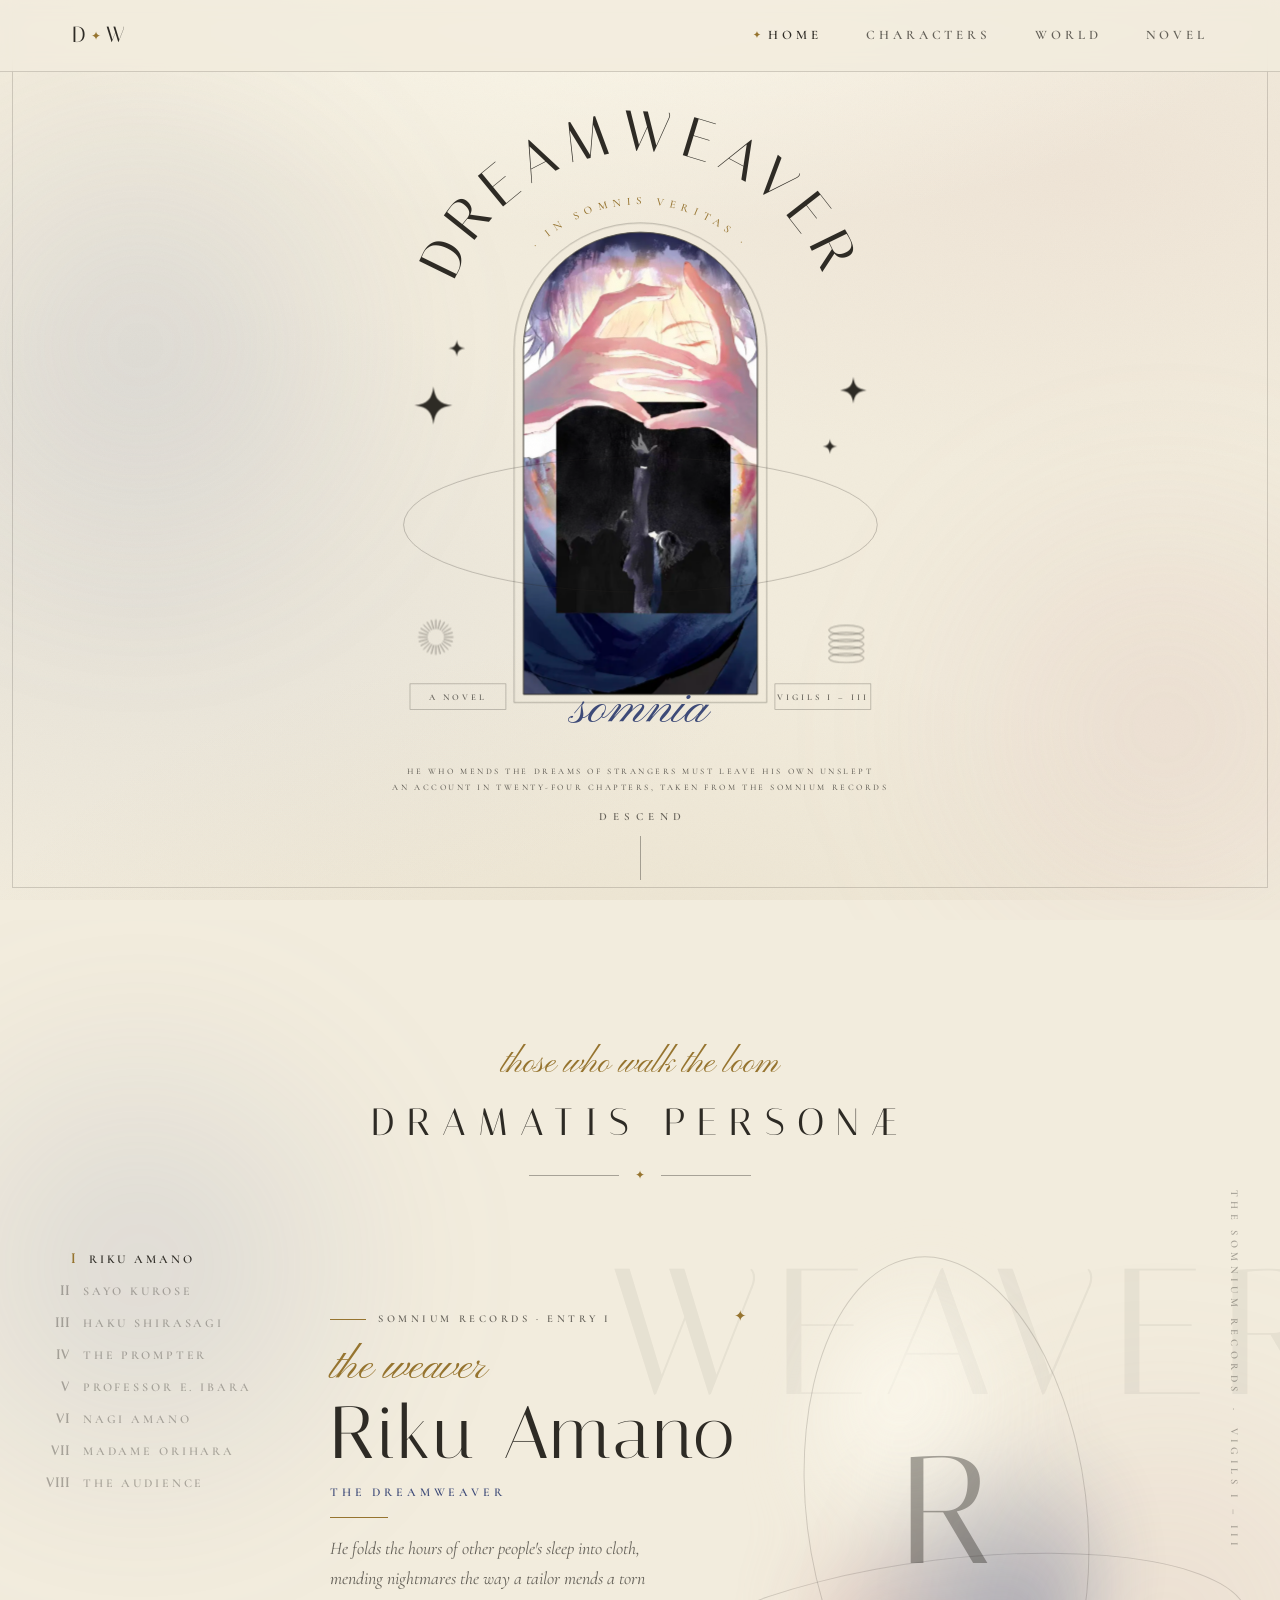
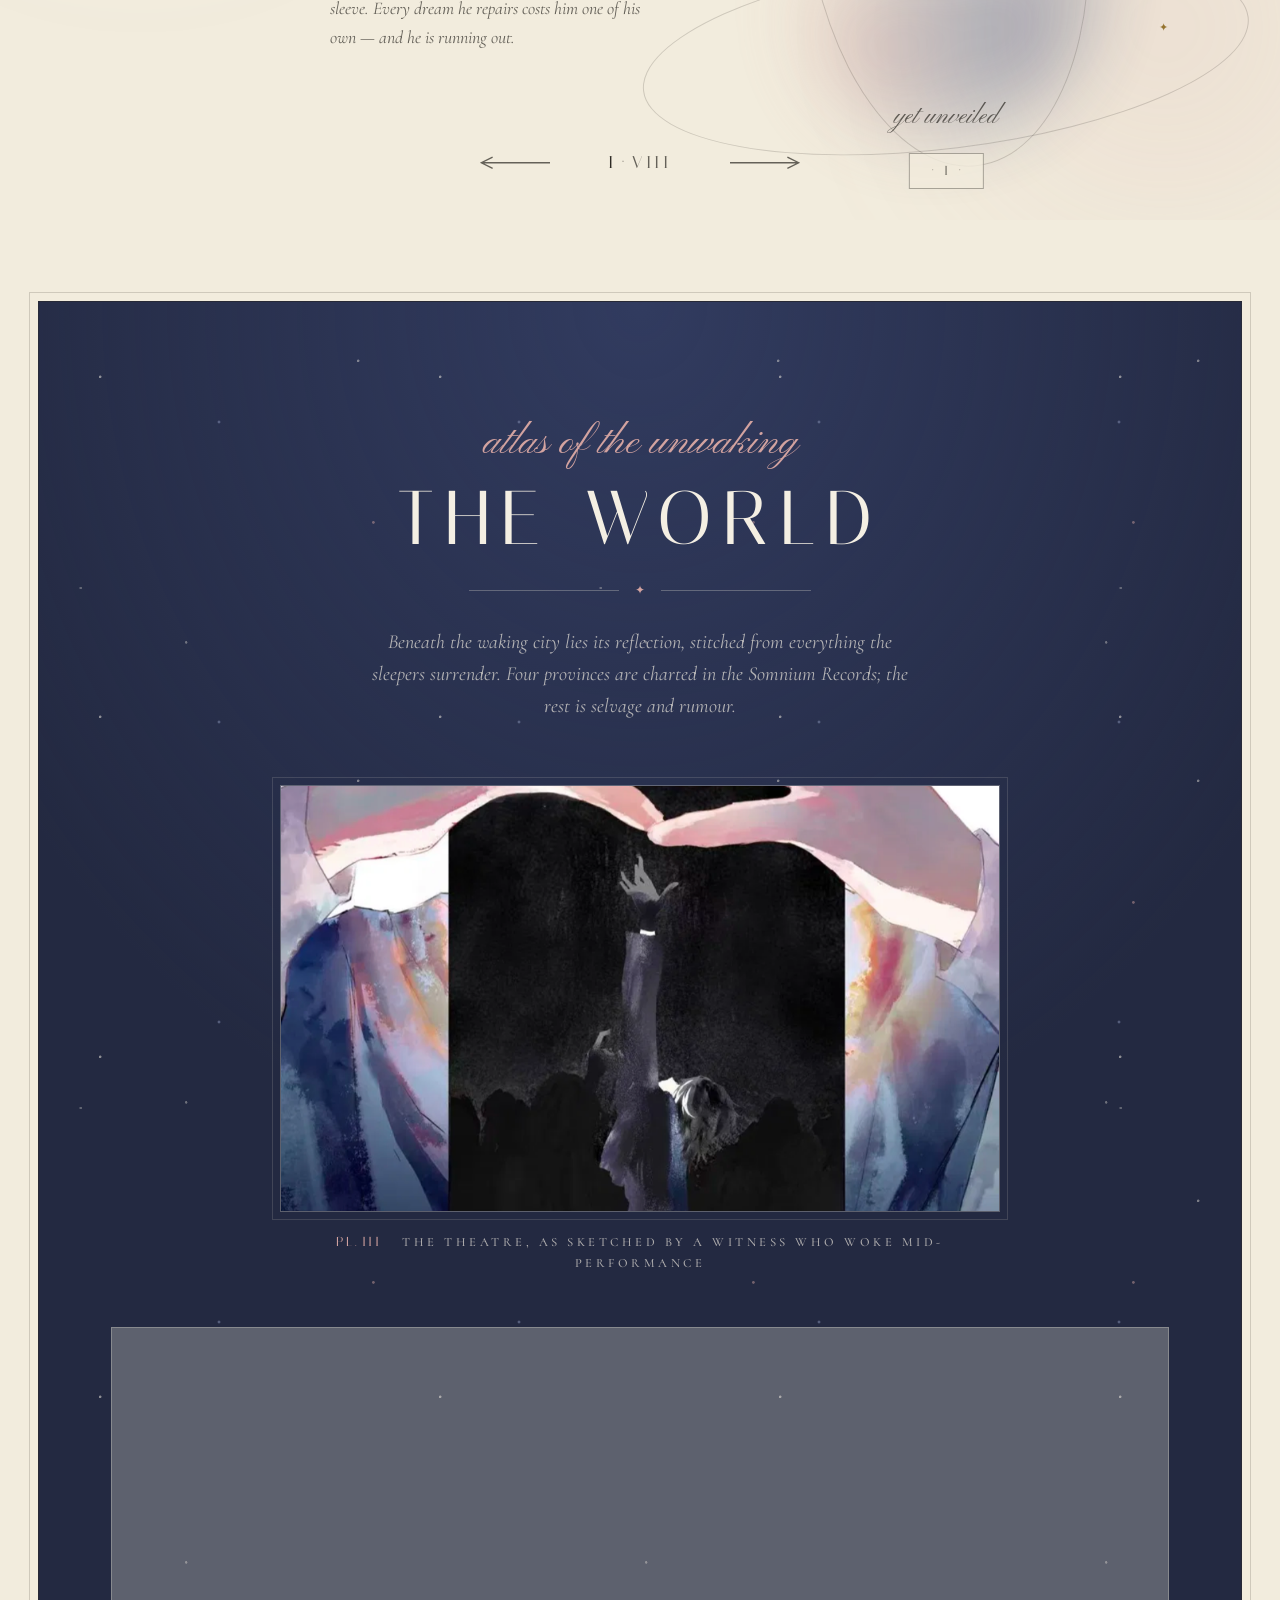
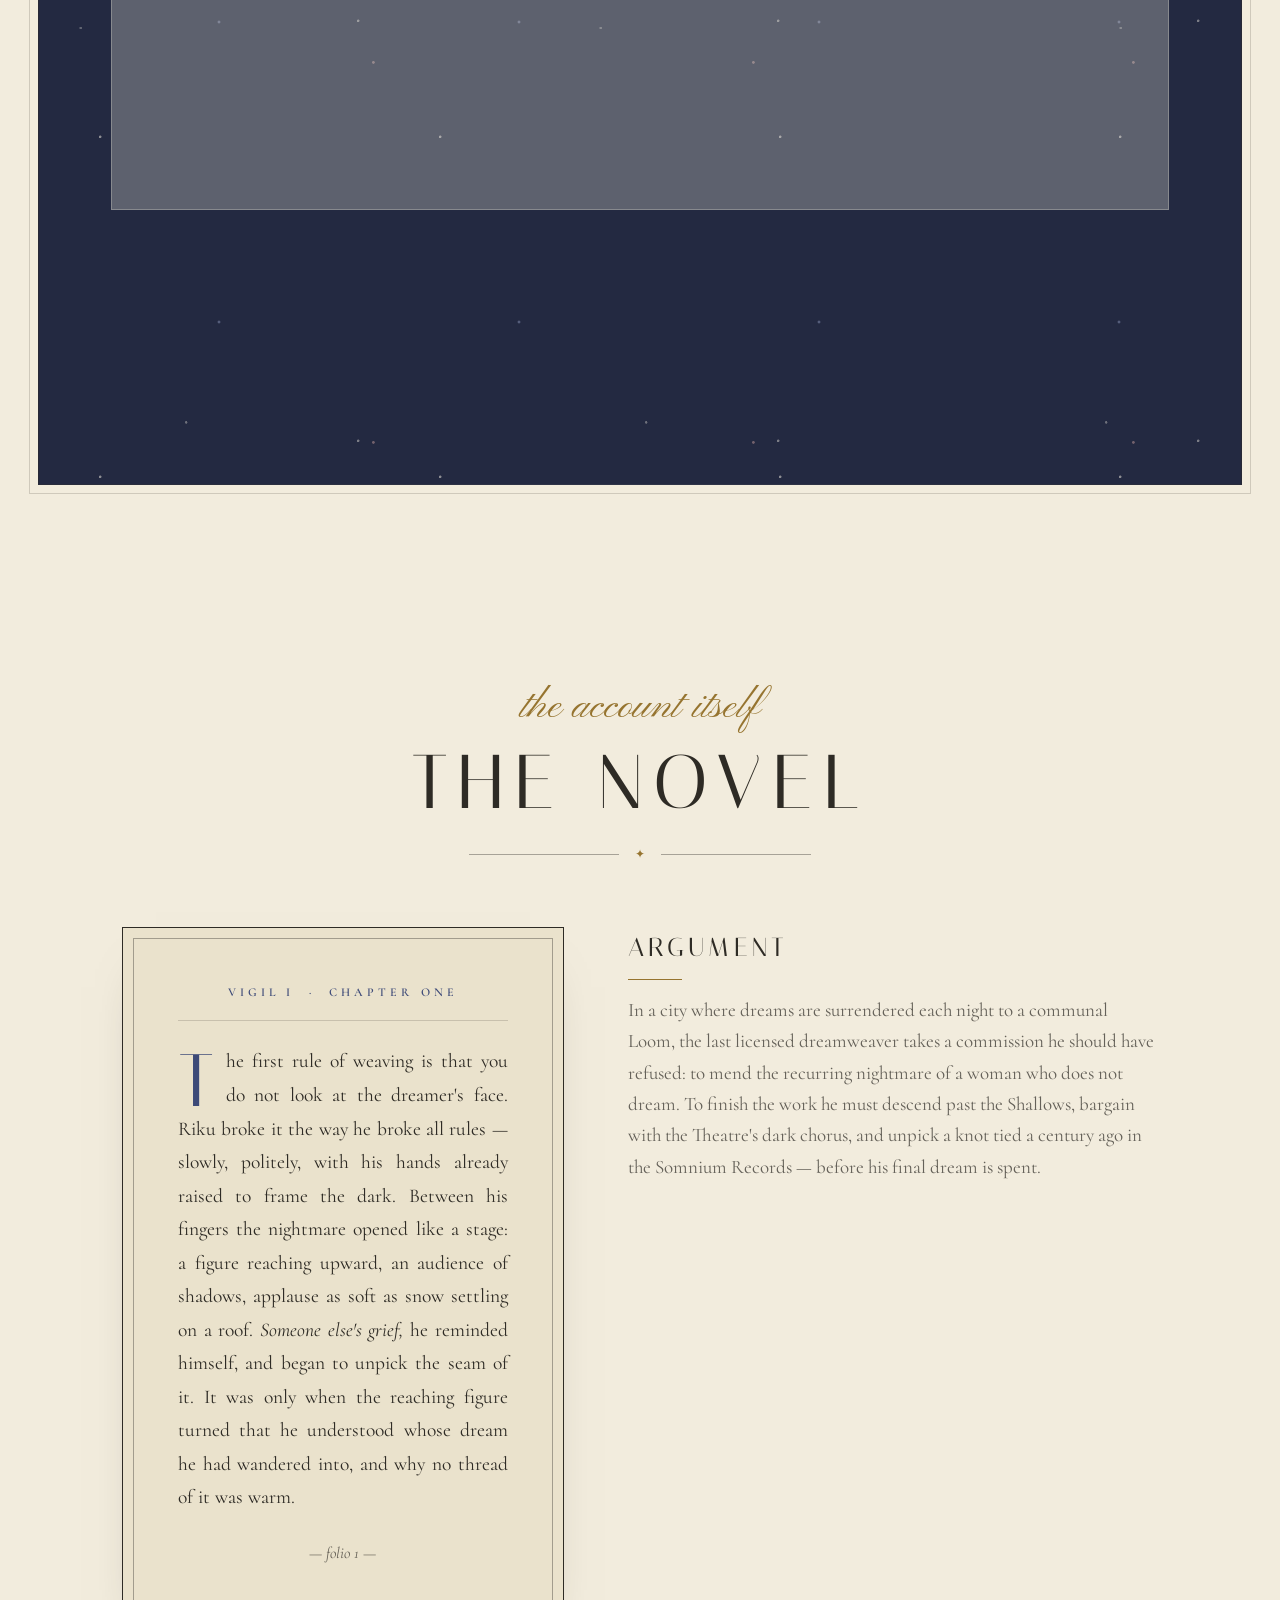
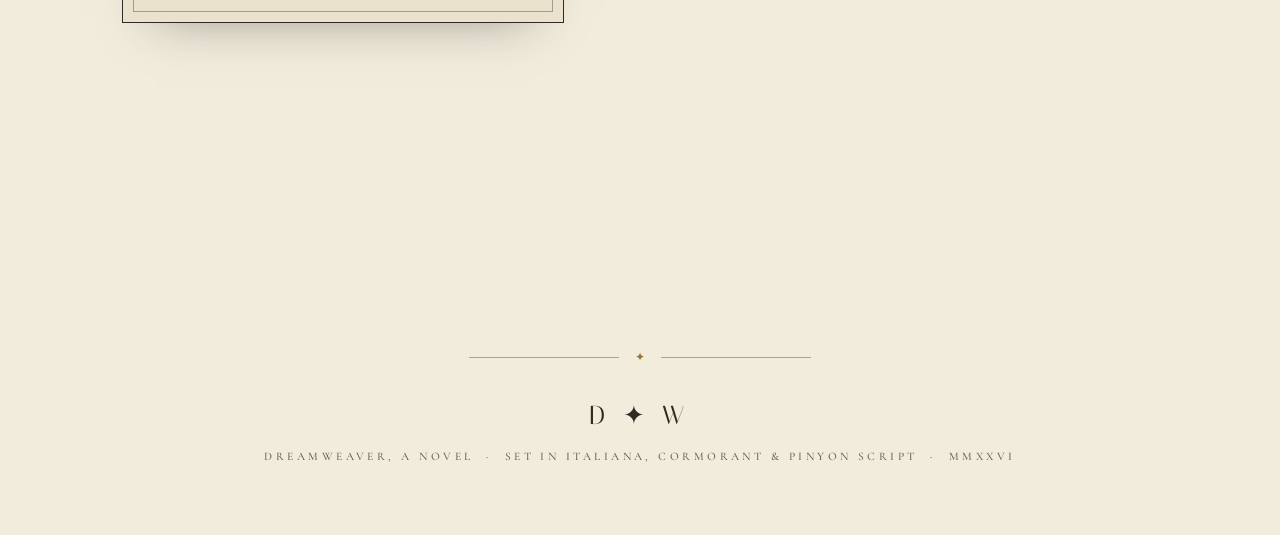
==== commit ce7da8b9: "Refine character stage: single palette, richer decoration, overlap fixes Keep the whole stage on par" ====
--- a/index.html
+++ b/index.html
@@ -118,7 +118,10 @@
   <header class="stage-head">
     <span class="script-lead">those who walk the loom</span>
     <h2>Dramatis Person&aelig;</h2>
+    <div class="orn-rule orn-rule-sm" aria-hidden="true"><span></span><b>✦</b><span></span></div>
   </header>
+
+  <span class="stage-side" aria-hidden="true">THE SOMNIUM RECORDS &nbsp;·&nbsp; VIGILS I – III</span>
 
   <nav class="stage-rail" aria-label="Characters">
     <button class="rail-item is-active"><i>I</i><span>Riku Amano</span></button>
@@ -133,122 +136,148 @@
 
   <div class="stage-view">
 
-    <article class="ch-slide is-active" data-mood="day">
-      <div class="ch-text">
+    <article class="ch-slide is-active">
+      <div class="ch-text">
+        <p class="ch-kicker">SOMNIUM RECORDS · ENTRY I</p>
         <p class="ch-epithet">the weaver</p>
         <h3 class="ch-name">Riku Amano</h3>
         <p class="ch-role">THE DREAMWEAVER</p>
         <p class="ch-bio">He folds the hours of other people's sleep into cloth, mending nightmares the way a tailor mends a torn sleeve. Every dream he repairs costs him one of his own — and he is running out.</p>
       </div>
       <div class="ch-art">
-        <span class="ch-ghost" aria-hidden="true">I</span>
+        <span class="ch-bigword" aria-hidden="true">WEAVER</span>
+        <i class="ch-arc" aria-hidden="true"></i>
         <div class="ch-veil veil-indigo"><span class="ch-initial">R</span></div>
         <p class="ch-unveiled">yet unveiled</p>
-        <b class="ch-spark s1" aria-hidden="true">✦</b><b class="ch-spark s2" aria-hidden="true">✦</b>
-      </div>
-    </article>
-
-    <article class="ch-slide" data-mood="day">
-      <div class="ch-text">
+        <span class="ch-plaque">· I ·</span>
+        <b class="ch-spark s1" aria-hidden="true">✦</b><b class="ch-spark s2" aria-hidden="true">✦</b>
+      </div>
+    </article>
+
+    <article class="ch-slide">
+      <div class="ch-text">
+        <p class="ch-kicker">SOMNIUM RECORDS · ENTRY II</p>
         <p class="ch-epithet">the anchor</p>
         <h3 class="ch-name">Sayo Kurose</h3>
         <p class="ch-role">THE WAKING TETHER</p>
         <p class="ch-bio">The only person Riku has ever met who does not dream at all. Where she stands, the Loom cannot reach — which makes her either his salvation, or the loose thread that unravels everything.</p>
       </div>
       <div class="ch-art">
-        <span class="ch-ghost" aria-hidden="true">II</span>
+        <span class="ch-bigword" aria-hidden="true">ANCHOR</span>
+        <i class="ch-arc" aria-hidden="true"></i>
         <div class="ch-veil veil-gold"><span class="ch-initial">S</span></div>
         <p class="ch-unveiled">yet unveiled</p>
-        <b class="ch-spark s1" aria-hidden="true">✦</b><b class="ch-spark s2" aria-hidden="true">✦</b>
-      </div>
-    </article>
-
-    <article class="ch-slide" data-mood="day">
-      <div class="ch-text">
+        <span class="ch-plaque">· II ·</span>
+        <b class="ch-spark s1" aria-hidden="true">✦</b><b class="ch-spark s2" aria-hidden="true">✦</b>
+      </div>
+    </article>
+
+    <article class="ch-slide">
+      <div class="ch-text">
+        <p class="ch-kicker">SOMNIUM RECORDS · ENTRY III</p>
         <p class="ch-epithet">the ferryman</p>
         <h3 class="ch-name">Haku Shirasagi</h3>
         <p class="ch-role">KEEPER OF THE SHALLOWS</p>
         <p class="ch-bio">Last of the winged ferrymen, he poles the paper boats across the first minute of sleep, carrying everything the waking meant to say and never did. Each secret he accepts costs him one feather — and he accepts them all.</p>
       </div>
       <div class="ch-art">
-        <span class="ch-ghost" aria-hidden="true">III</span>
-        <img src="assets/characters/haku.jpg" class="art-day"
+        <span class="ch-bigword" aria-hidden="true">FERRYMAN</span>
+        <i class="ch-arc" aria-hidden="true"></i>
+        <i class="ch-floor" aria-hidden="true"></i>
+        <img src="assets/characters/haku.jpg" class="art-blend"
              alt="Haku Shirasagi — a fair-haired young man with a blue scarf, white feathered wings folded at his sides">
-        <b class="ch-spark s1" aria-hidden="true">✦</b><b class="ch-spark s2" aria-hidden="true">✦</b>
-      </div>
-    </article>
-
-    <article class="ch-slide" data-mood="night">
-      <div class="ch-text">
+        <span class="ch-plaque">· III ·</span>
+        <b class="ch-spark s1" aria-hidden="true">✦</b><b class="ch-spark s2" aria-hidden="true">✦</b>
+      </div>
+    </article>
+
+    <article class="ch-slide">
+      <div class="ch-text">
+        <p class="ch-kicker">SOMNIUM RECORDS · ENTRY IV</p>
         <p class="ch-epithet">the whisper</p>
         <h3 class="ch-name">The Prompter</h3>
         <p class="ch-role">VOICE OF THE THEATRE</p>
         <p class="ch-bio">He waits in the dark below the stage and breathes forgotten lines to dreamers who lose their place mid-grief. No one remembers engaging him; no performance has ever ended without him.</p>
       </div>
       <div class="ch-art">
-        <span class="ch-ghost" aria-hidden="true">IV</span>
-        <img src="assets/characters/prompter.jpg" class="art-night"
-             alt="The Prompter — a dark-haired figure in flowing black garments, suspended in shadow">
-        <b class="ch-spark s1" aria-hidden="true">✦</b><b class="ch-spark s2" aria-hidden="true">✦</b>
-      </div>
-    </article>
-
-    <article class="ch-slide" data-mood="day">
-      <div class="ch-text">
+        <span class="ch-bigword" aria-hidden="true">WHISPER</span>
+        <i class="ch-arc" aria-hidden="true"></i>
+        <i class="ch-floor" aria-hidden="true"></i>
+        <img src="assets/characters/prompter.png" class="art-cut"
+             alt="The Prompter — a dark-haired figure in flowing black garments, suspended mid-air">
+        <span class="ch-plaque">· IV ·</span>
+        <b class="ch-spark s1" aria-hidden="true">✦</b><b class="ch-spark s2" aria-hidden="true">✦</b>
+      </div>
+    </article>
+
+    <article class="ch-slide">
+      <div class="ch-text">
+        <p class="ch-kicker">SOMNIUM RECORDS · ENTRY V</p>
         <p class="ch-epithet">the archivist</p>
         <h3 class="ch-name">Professor E. Ibara</h3>
         <p class="ch-role">KEEPER OF THE SOMNIUM</p>
         <p class="ch-bio">Curator of the Somnium Records, a library of every dream ever surrendered. She catalogued the first weavers a century ago — and has spent every night since erasing one particular entry.</p>
       </div>
       <div class="ch-art">
-        <span class="ch-ghost" aria-hidden="true">V</span>
+        <span class="ch-bigword" aria-hidden="true">ARCHIVIST</span>
+        <i class="ch-arc" aria-hidden="true"></i>
         <div class="ch-veil veil-slate"><span class="ch-initial">I</span></div>
         <p class="ch-unveiled">yet unveiled</p>
-        <b class="ch-spark s1" aria-hidden="true">✦</b><b class="ch-spark s2" aria-hidden="true">✦</b>
-      </div>
-    </article>
-
-    <article class="ch-slide" data-mood="day">
-      <div class="ch-text">
+        <span class="ch-plaque">· V ·</span>
+        <b class="ch-spark s1" aria-hidden="true">✦</b><b class="ch-spark s2" aria-hidden="true">✦</b>
+      </div>
+    </article>
+
+    <article class="ch-slide">
+      <div class="ch-text">
+        <p class="ch-kicker">SOMNIUM RECORDS · ENTRY VI</p>
         <p class="ch-epithet">the unravelled</p>
         <h3 class="ch-name">Nagi Amano</h3>
         <p class="ch-role">LOST PAST THE SELVAGE</p>
         <p class="ch-bio">Riku's younger sibling, who followed a dream past the last intact thread and did not come back. The Loom still carries a warm strand with their name on it — which should not be possible.</p>
       </div>
       <div class="ch-art">
-        <span class="ch-ghost" aria-hidden="true">VI</span>
+        <span class="ch-bigword" aria-hidden="true">UNRAVELLED</span>
+        <i class="ch-arc" aria-hidden="true"></i>
         <div class="ch-veil veil-blush"><span class="ch-initial">N</span></div>
         <p class="ch-unveiled">yet unveiled</p>
-        <b class="ch-spark s1" aria-hidden="true">✦</b><b class="ch-spark s2" aria-hidden="true">✦</b>
-      </div>
-    </article>
-
-    <article class="ch-slide" data-mood="day">
-      <div class="ch-text">
+        <span class="ch-plaque">· VI ·</span>
+        <b class="ch-spark s1" aria-hidden="true">✦</b><b class="ch-spark s2" aria-hidden="true">✦</b>
+      </div>
+    </article>
+
+    <article class="ch-slide">
+      <div class="ch-text">
+        <p class="ch-kicker">SOMNIUM RECORDS · ENTRY VII</p>
         <p class="ch-epithet">the loomkeeper</p>
         <h3 class="ch-name">Madame Orihara</h3>
         <p class="ch-role">MISTRESS OF THE LOOM</p>
         <p class="ch-bio">She grants the weaving licences and she revokes them, and about her wrist she wears the first thread ever spun. It is said she has never slept — only supervised.</p>
       </div>
       <div class="ch-art">
-        <span class="ch-ghost" aria-hidden="true">VII</span>
+        <span class="ch-bigword" aria-hidden="true">LOOMKEEPER</span>
+        <i class="ch-arc" aria-hidden="true"></i>
         <div class="ch-veil veil-loom"><span class="ch-initial">O</span></div>
         <p class="ch-unveiled">yet unveiled</p>
-        <b class="ch-spark s1" aria-hidden="true">✦</b><b class="ch-spark s2" aria-hidden="true">✦</b>
-      </div>
-    </article>
-
-    <article class="ch-slide" data-mood="night">
-      <div class="ch-text">
+        <span class="ch-plaque">· VII ·</span>
+        <b class="ch-spark s1" aria-hidden="true">✦</b><b class="ch-spark s2" aria-hidden="true">✦</b>
+      </div>
+    </article>
+
+    <article class="ch-slide">
+      <div class="ch-text">
+        <p class="ch-kicker">SOMNIUM RECORDS · ENTRY VIII</p>
         <p class="ch-epithet">the dark chorus</p>
         <h3 class="ch-name">The Audience</h3>
         <p class="ch-role">THOSE WHO WATCH FROM SLEEP</p>
         <p class="ch-bio">Silhouettes that gather in the theatre at the bottom of every dream, applauding softly at griefs that were never meant to be performed. No one has ever seen one of them wake.</p>
       </div>
       <div class="ch-art">
-        <span class="ch-ghost" aria-hidden="true">VIII</span>
+        <span class="ch-bigword" aria-hidden="true">CHORUS</span>
+        <i class="ch-arc" aria-hidden="true"></i>
         <div class="ch-veil veil-night"><span class="ch-initial">A</span></div>
         <p class="ch-unveiled">yet unveiled</p>
+        <span class="ch-plaque">· VIII ·</span>
         <b class="ch-spark s1" aria-hidden="true">✦</b><b class="ch-spark s2" aria-hidden="true">✦</b>
       </div>
     </article>
--- a/css/style.css
+++ b/css/style.css
@@ -264,7 +264,6 @@
   position: absolute; inset: 0; overflow: hidden; pointer-events: none;
   transition: opacity 1.2s ease;
 }
-.stage.is-night .aura { opacity: 0.25; }
 .aura::before, .aura::after {
   content: ""; position: absolute;
   width: 46vmax; height: 46vmax; border-radius: 50%;
@@ -300,33 +299,33 @@
   min-height: 100svh;
   overflow: hidden;
   display: flex; flex-direction: column;
-  --st-ink: var(--ink);
-  --st-soft: var(--ink-soft);
-  --st-line: var(--line-faint);
-  background: transparent;
-  transition: background-color 1.2s ease;
-}
-.stage.is-night {
-  background-color: #282828;
-  --st-ink: var(--ivory);
-  --st-soft: rgba(244, 239, 227, 0.66);
-  --st-line: rgba(244, 239, 227, 0.22);
 }
 
 .stage-head {
-  position: relative; z-index: 3;
+  position: relative; z-index: 5;
   text-align: center;
-  padding-top: clamp(84px, 12vh, 120px);
+  padding-top: clamp(96px, 13vh, 136px);
   pointer-events: none;
 }
 .stage-head h2 {
   font-family: var(--display); font-weight: 400;
   font-size: clamp(26px, 3.2vw, 38px);
   letter-spacing: 0.32em; text-transform: uppercase;
-  color: var(--st-ink);
-  transition: color 1.2s ease;
+  color: var(--ink);
 }
 .stage-head .script-lead { font-size: clamp(26px, 3vw, 34px); }
+.orn-rule-sm { margin-top: 12px; }
+.orn-rule-sm span { width: min(90px, 18vw); }
+
+.stage-side {
+  position: absolute; z-index: 5;
+  right: clamp(18px, 3vw, 46px); top: 50%;
+  transform: translateY(-50%);
+  writing-mode: vertical-rl;
+  font-weight: 600; font-size: 10.5px; letter-spacing: 0.42em;
+  color: var(--ink-soft); opacity: 0.55;
+  pointer-events: none;
+}
 
 .stage-view { position: relative; flex: 1; min-height: 0; }
 
@@ -335,8 +334,8 @@
   display: grid;
   grid-template-columns: minmax(300px, 5fr) minmax(320px, 6fr);
   align-items: center;
-  padding: 0 clamp(24px, 6vw, 84px) 96px clamp(24px, 22vw, 330px);
-  gap: clamp(16px, 3vw, 48px);
+  padding: 0 clamp(40px, 8vw, 130px) 104px clamp(24px, 8vw, 120px);
+  gap: 0;
   opacity: 0; visibility: hidden;
   transition: opacity 1s ease, visibility 0s linear 1s;
 }
@@ -345,14 +344,14 @@
   transition: opacity 1s ease 0.15s, visibility 0s;
 }
 
-/* art */
+/* ── art column ── */
 .ch-art {
   position: relative;
-  height: min(70vh, 780px);
+  height: min(66vh, 740px);
   display: flex; align-items: flex-end; justify-content: center;
 }
-/* drift lives on the artwork itself: a transform on .ch-art would create a
-   stacking context and isolate the multiply blend from the page backdrop */
+/* drift lives on the artwork itself: a transform (or z-index) on .ch-art
+   would create a stacking context and isolate the multiply blend below */
 .ch-art img, .ch-art .ch-veil {
   transform: translateY(26px);
   transition: transform 1.3s cubic-bezier(0.22, 1, 0.36, 1);
@@ -362,29 +361,57 @@
 
 .ch-art img {
   position: relative; z-index: 1;
-  max-height: 100%; max-width: 100%;
+  max-height: 96%; max-width: 100%;
   object-fit: contain;
 }
-.art-day {
+.art-blend {
   mix-blend-mode: multiply;
   -webkit-mask-image: radial-gradient(ellipse 88% 92% at 50% 50%, #000 62%, transparent 99%);
   mask-image: radial-gradient(ellipse 88% 92% at 50% 50%, #000 62%, transparent 99%);
 }
-.art-night {
-  -webkit-mask-image: radial-gradient(ellipse 82% 88% at 50% 46%, #000 58%, transparent 99%);
-  mask-image: radial-gradient(ellipse 82% 88% at 50% 46%, #000 58%, transparent 99%);
-}
-
-.ch-ghost {
+.art-cut { filter: drop-shadow(0 30px 34px rgba(46, 43, 37, 0.22)); }
+
+.ch-bigword {
   position: absolute; z-index: 0;
-  left: 50%; top: 44%; transform: translate(-50%, -50%);
-  font-family: var(--display);
-  font-size: clamp(200px, 34vh, 380px);
-  letter-spacing: 0.04em;
-  color: var(--st-ink);
-  opacity: 0.06;
-  transition: color 1.2s ease;
+  top: 1%; left: 50%;
+  transform: translateX(-46%);
+  font-family: var(--display);
+  font-size: clamp(84px, 14vw, 200px);
+  letter-spacing: 0.08em;
+  text-transform: uppercase;
+  white-space: nowrap;
+  color: var(--ink);
+  opacity: 0.055;
   user-select: none;
+}
+
+.ch-arc {
+  position: absolute; z-index: 0;
+  left: 50%; bottom: 5%;
+  width: 132%; height: 32%;
+  transform: translateX(-50%) rotate(-7deg);
+  border: 1px solid var(--line-faint);
+  border-radius: 50%;
+}
+
+.ch-floor {
+  position: absolute; z-index: 0;
+  left: 50%; bottom: 2.5%;
+  transform: translateX(-50%);
+  width: 60%; height: 26px;
+  background: radial-gradient(ellipse, rgba(46, 43, 37, 0.2), transparent 70%);
+  filter: blur(7px);
+}
+
+.ch-plaque {
+  position: absolute; z-index: 2;
+  bottom: -10px; left: 50%; transform: translateX(-50%);
+  font-family: var(--display);
+  font-size: 13px; letter-spacing: 0.26em; text-indent: 0.26em;
+  color: var(--ink-soft);
+  border: 1px solid var(--line);
+  background: rgba(242, 236, 221, 0.8);
+  padding: 7px 18px 6px;
 }
 
 .ch-spark {
@@ -392,14 +419,13 @@
   font-weight: 400; color: var(--gold);
   animation: twinkle 3.8s ease-in-out infinite;
 }
-.ch-spark.s1 { top: 18%; left: 8%; font-size: 15px; }
-.ch-spark.s2 { bottom: 22%; right: 6%; font-size: 11px; animation-delay: 1.6s; }
-.stage.is-night .ch-spark { color: var(--blush); }
+.ch-spark.s1 { top: 20%; left: 4%; font-size: 15px; }
+.ch-spark.s2 { bottom: 24%; right: 2%; font-size: 11px; animation-delay: 1.6s; }
 
 /* veiled portraits (art forthcoming) */
 .ch-veil {
   position: relative; z-index: 1;
-  height: 92%; aspect-ratio: 5 / 8;
+  height: 90%; aspect-ratio: 5 / 8;
   max-width: 100%;
   display: flex; align-items: center; justify-content: center;
 }
@@ -416,10 +442,9 @@
 }
 .ch-veil::after {
   content: ""; position: absolute; inset: 2% 8%;
-  border: 1px solid var(--st-line);
+  border: 1px solid var(--line-faint);
   border-radius: 50%;
   transform: rotate(-7deg);
-  transition: border-color 1.2s ease;
 }
 
 .veil-indigo::before {
@@ -454,37 +479,52 @@
 }
 .veil-night::before {
   background:
-    radial-gradient(ellipse 65% 45% at 50% 16%, rgba(135, 146, 180, 0.5), transparent 62%),
-    radial-gradient(ellipse 85% 70% at 50% 88%, rgba(12, 14, 22, 0.9), transparent 76%),
-    radial-gradient(ellipse 50% 40% at 28% 60%, rgba(61, 74, 120, 0.55), transparent 65%);
+    radial-gradient(ellipse 65% 45% at 50% 16%, rgba(135, 146, 180, 0.55), transparent 62%),
+    radial-gradient(ellipse 80% 65% at 50% 84%, rgba(35, 41, 65, 0.8), transparent 74%),
+    radial-gradient(ellipse 50% 40% at 28% 60%, rgba(61, 74, 120, 0.5), transparent 65%);
 }
 
 .ch-initial {
   position: relative; z-index: 1;
   font-family: var(--display);
   font-size: clamp(110px, 17vh, 190px);
-  color: var(--st-ink);
+  color: var(--ink);
   opacity: 0.4;
-  transition: color 1.2s ease;
-}
+}
+.veil-night .ch-initial { color: var(--ivory); opacity: 0.75; }
 
 .ch-unveiled {
   position: absolute; z-index: 2;
-  bottom: 6%; left: 50%; transform: translateX(-50%);
+  bottom: 7%; left: 50%; transform: translateX(-50%);
   font-family: var(--script);
   font-size: 25px;
-  color: var(--st-soft);
+  color: var(--ink-soft);
   white-space: nowrap;
-  transition: color 1.2s ease;
-}
-
-/* text */
-.ch-text { position: relative; z-index: 3; max-width: 440px; }
+}
+
+/* ── text column ── */
+.ch-text {
+  position: relative; z-index: 3;
+  max-width: 470px;
+  margin-right: clamp(-120px, -6vw, 0px); /* lets the name overlap the art */
+}
 .ch-slide.is-active .ch-text > * { animation: rise 0.9s cubic-bezier(0.22, 1, 0.36, 1) both; }
-.ch-slide.is-active .ch-text > *:nth-child(1) { animation-delay: 0.35s; }
-.ch-slide.is-active .ch-text > *:nth-child(2) { animation-delay: 0.45s; }
-.ch-slide.is-active .ch-text > *:nth-child(3) { animation-delay: 0.55s; }
-.ch-slide.is-active .ch-text > *:nth-child(4) { animation-delay: 0.65s; }
+.ch-slide.is-active .ch-text > *:nth-child(1) { animation-delay: 0.3s; }
+.ch-slide.is-active .ch-text > *:nth-child(2) { animation-delay: 0.4s; }
+.ch-slide.is-active .ch-text > *:nth-child(3) { animation-delay: 0.5s; }
+.ch-slide.is-active .ch-text > *:nth-child(4) { animation-delay: 0.6s; }
+.ch-slide.is-active .ch-text > *:nth-child(5) { animation-delay: 0.7s; }
+
+.ch-kicker {
+  display: flex; align-items: center; gap: 12px;
+  font-weight: 600; font-size: 10.5px; letter-spacing: 0.34em;
+  color: var(--ink-soft);
+  margin-bottom: 18px;
+}
+.ch-kicker::before {
+  content: ""; width: 36px; height: 1px; background: var(--gold);
+  flex: none;
+}
 
 .ch-epithet {
   font-family: var(--script);
@@ -492,44 +532,39 @@
   color: var(--gold);
   line-height: 1;
 }
-.stage.is-night .ch-epithet { color: var(--blush); }
-
 .ch-name {
   font-family: var(--display); font-weight: 400;
-  font-size: clamp(42px, 5.4vw, 72px);
-  letter-spacing: 0.06em;
-  line-height: 1.05;
-  color: var(--st-ink);
-  margin: 4px 0 10px;
-  transition: color 1.2s ease;
+  font-size: clamp(44px, 5.8vw, 82px);
+  letter-spacing: 0.05em;
+  line-height: 1.02;
+  color: var(--ink);
+  margin: 6px 0 12px;
 }
 .ch-role {
   font-weight: 600; font-size: 12px; letter-spacing: 0.32em;
   color: var(--indigo);
   padding-bottom: 16px; margin-bottom: 16px;
   position: relative;
-  transition: color 1.2s ease;
 }
 .ch-role::after {
   content: ""; position: absolute; left: 0; bottom: 0;
   width: 58px; height: 1px; background: var(--gold);
 }
-.stage.is-night .ch-role { color: var(--slate); }
-
 .ch-bio {
   font-style: italic;
   font-size: clamp(17px, 1.4vw, 19.5px);
   line-height: 1.65;
-  color: var(--st-soft);
-  transition: color 1.2s ease;
-}
-
-/* rail */
+  color: var(--ink-soft);
+  max-width: 40ch;
+}
+
+/* ── rail ── */
 .stage-rail {
   position: absolute; z-index: 4;
-  left: clamp(20px, 4.5vw, 64px); top: 50%;
+  left: clamp(20px, 3.5vw, 56px); top: 50%;
   transform: translateY(-50%);
-  display: flex; flex-direction: column; gap: 13px;
+  display: none;
+  flex-direction: column; gap: 13px;
 }
 .rail-item {
   display: flex; align-items: baseline; gap: 12px;
@@ -537,9 +572,9 @@
   padding: 2px 0;
   font-family: var(--text); font-weight: 600;
   font-size: 12px; letter-spacing: 0.24em; text-transform: uppercase;
-  color: var(--st-soft);
-  opacity: 0.55;
-  transition: opacity 0.4s ease, color 1.2s ease, transform 0.4s ease;
+  color: var(--ink-soft);
+  opacity: 0.5;
+  transition: opacity 0.4s ease, transform 0.4s ease;
 }
 .rail-item i {
   font-family: var(--display); font-style: normal;
@@ -548,15 +583,15 @@
   color: inherit;
 }
 .rail-item:hover { opacity: 0.9; }
-.rail-item.is-active {
-  opacity: 1;
-  color: var(--st-ink);
-  transform: translateX(6px);
-}
+.rail-item.is-active { opacity: 1; color: var(--ink); transform: translateX(6px); }
 .rail-item.is-active i { color: var(--gold); }
-.stage.is-night .rail-item.is-active i { color: var(--blush); }
-
-/* controls */
+
+@media (min-width: 1280px) {
+  .stage-rail { display: flex; }
+  .ch-slide { padding-left: clamp(330px, 25vw, 400px); }
+}
+
+/* ── controls ── */
 .stage-controls {
   position: absolute; z-index: 4;
   bottom: clamp(22px, 4.5vh, 44px); left: 50%;
@@ -566,7 +601,7 @@
 .stage-arrow {
   background: none; border: none; cursor: pointer;
   padding: 10px 0; width: clamp(54px, 6vw, 72px);
-  color: var(--st-soft);
+  color: var(--ink-soft);
   transition: color 0.4s ease, transform 0.4s ease;
 }
 .stage-arrow svg { display: block; width: 100%; }
@@ -574,31 +609,35 @@
 .stage-arrow:hover { color: var(--gold); }
 .stage-arrow.prev:hover { transform: translateX(-5px); }
 .stage-arrow.next:hover { transform: translateX(5px); }
-.stage.is-night .stage-arrow:hover { color: var(--blush); }
 
 .stage-counter {
   font-family: var(--display);
   font-size: 17px; letter-spacing: 0.22em;
-  color: var(--st-soft);
-  transition: color 1.2s ease;
+  color: var(--ink-soft);
   min-width: 84px; text-align: center;
 }
-.stage-counter b { font-weight: 400; color: var(--st-ink); transition: color 1.2s ease; }
-
-@media (max-width: 940px) {
-  .stage-rail { display: none; }
+.stage-counter b { font-weight: 400; color: var(--ink); }
+
+/* ── stage, small screens ── */
+@media (max-width: 900px) {
+  .stage-side { display: none; }
+  .stage-view { min-height: 780px; }
   .ch-slide {
     grid-template-columns: 1fr;
-    grid-template-rows: minmax(0, 1.15fr) auto;
-    padding: 0 clamp(20px, 6vw, 40px) 120px;
-    gap: 10px;
+    grid-template-rows: minmax(0, 1.1fr) auto;
+    padding: 0 clamp(20px, 6vw, 40px) 116px;
     align-items: end;
   }
-  .ch-art { order: 1; height: 100%; min-height: 0; justify-content: center; }
-  .ch-text { order: 2; max-width: 460px; margin: 0 auto; text-align: center; }
+  .ch-art { order: 1; height: 100%; min-height: 0; }
+  .ch-text {
+    order: 2; max-width: 470px; margin: 14px auto 0; text-align: center;
+  }
+  .ch-kicker { justify-content: center; }
+  .ch-kicker::before { display: none; }
   .ch-role::after { left: 50%; transform: translateX(-50%); }
-  .ch-ghost { font-size: clamp(150px, 26vh, 260px); }
-  .ch-veil { aspect-ratio: 4 / 5.4; }
+  .ch-bigword { font-size: clamp(64px, 16vw, 120px); }
+  .ch-veil { aspect-ratio: 4 / 5.2; height: 96%; }
+  .ch-plaque { display: none; }
 }
 
 /* ── world (night panel) ──────────────────────────────────── */
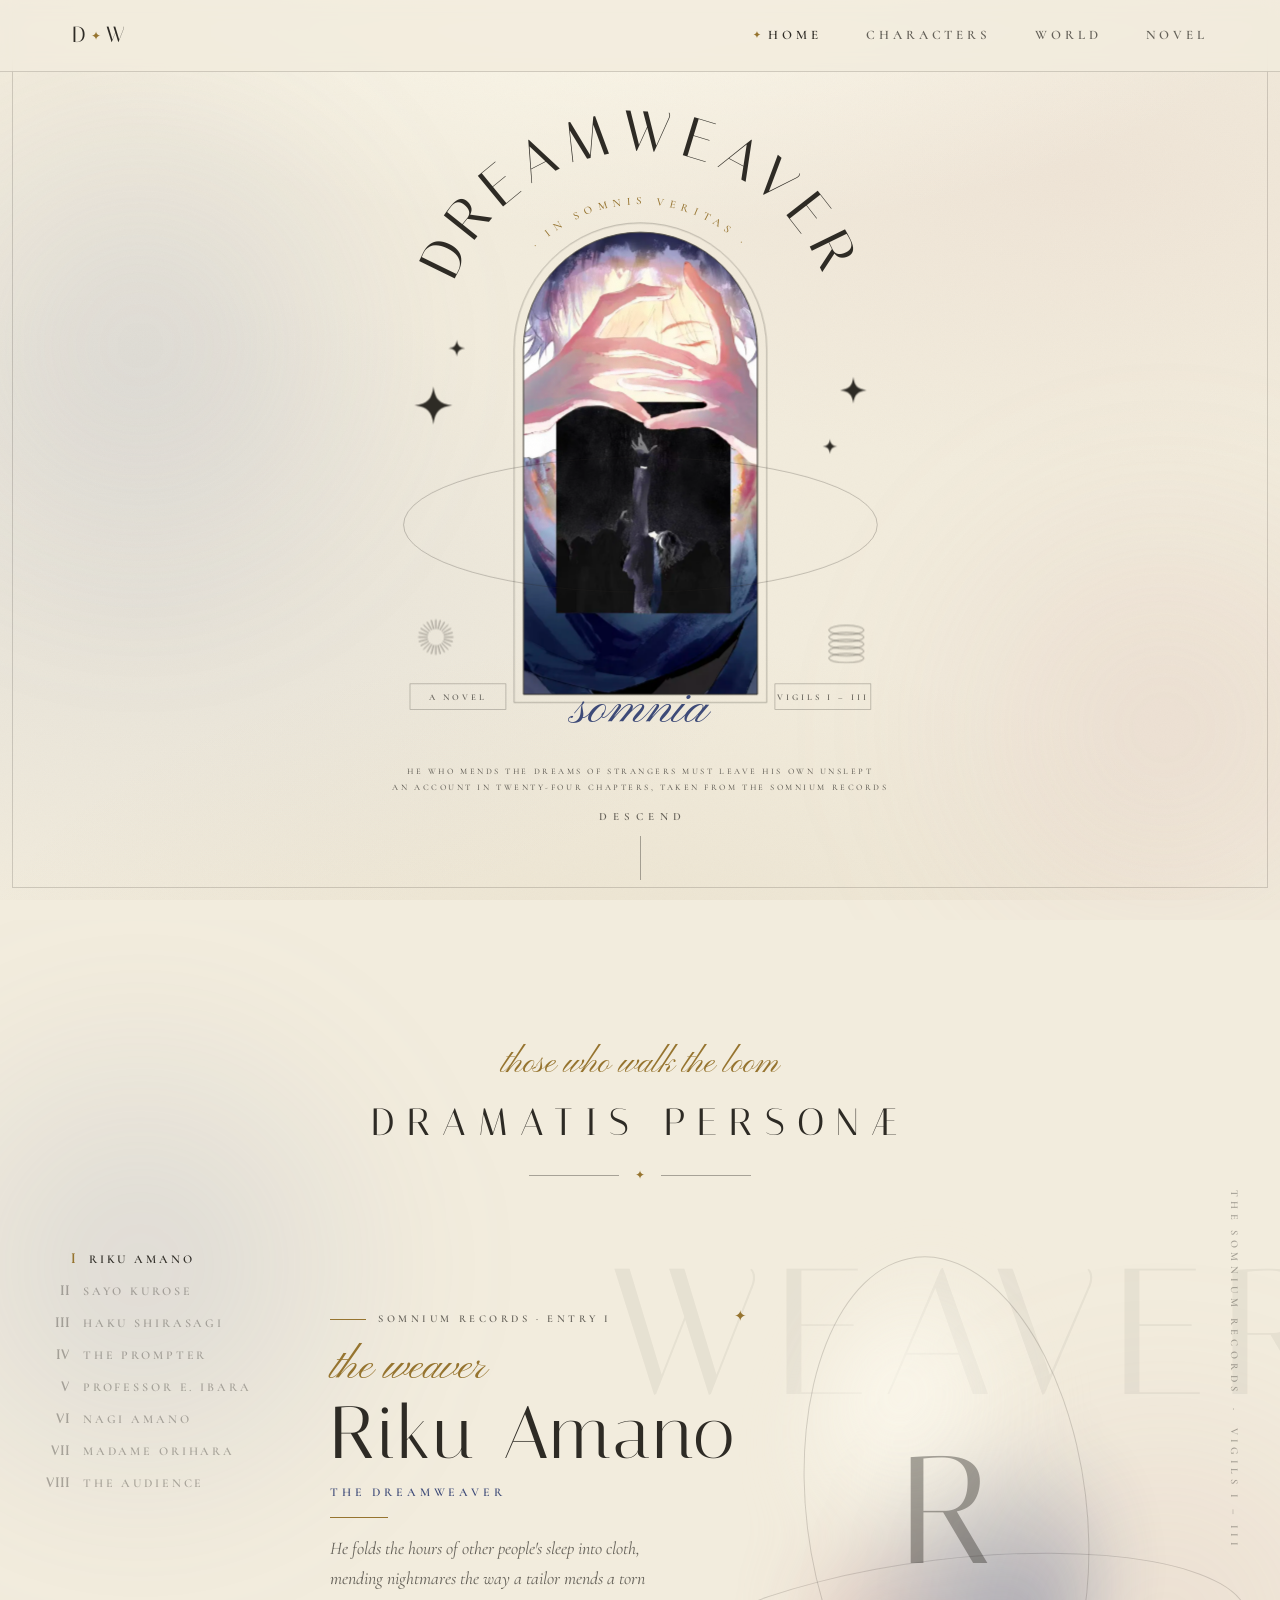
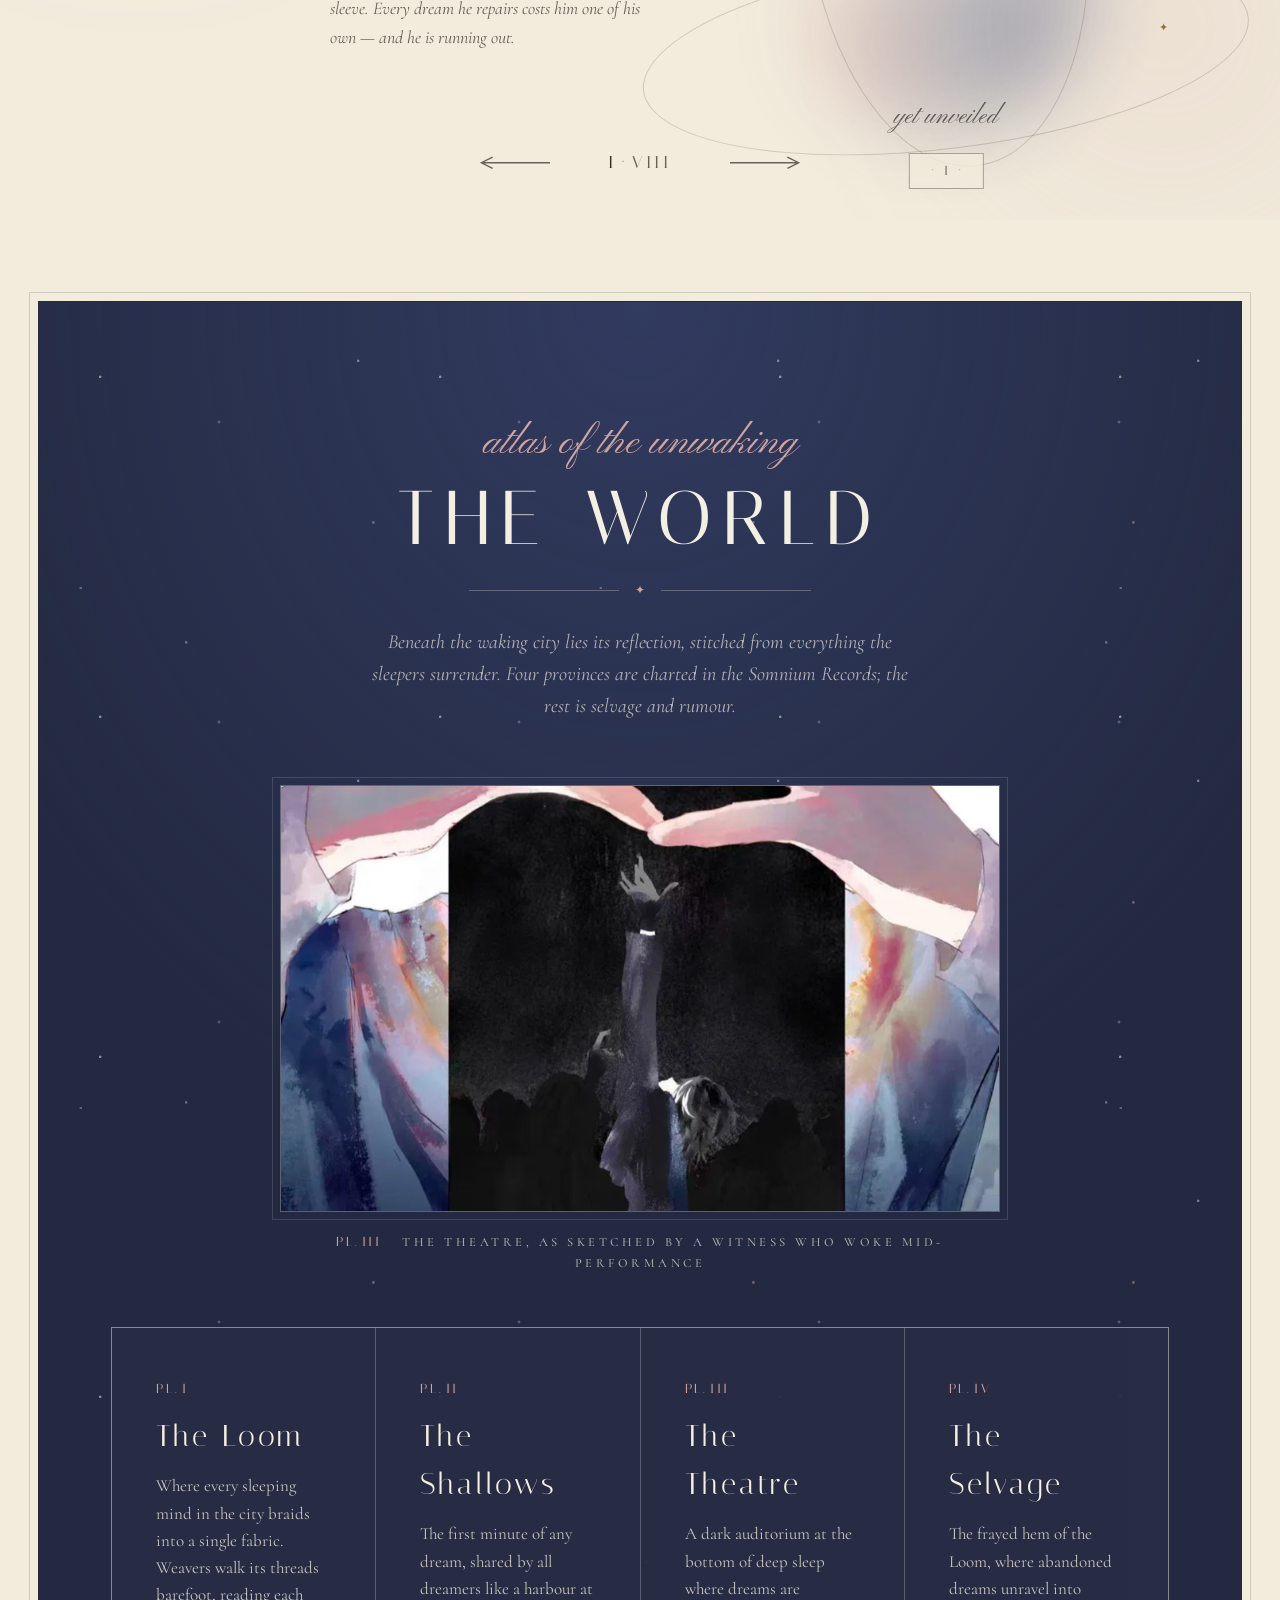
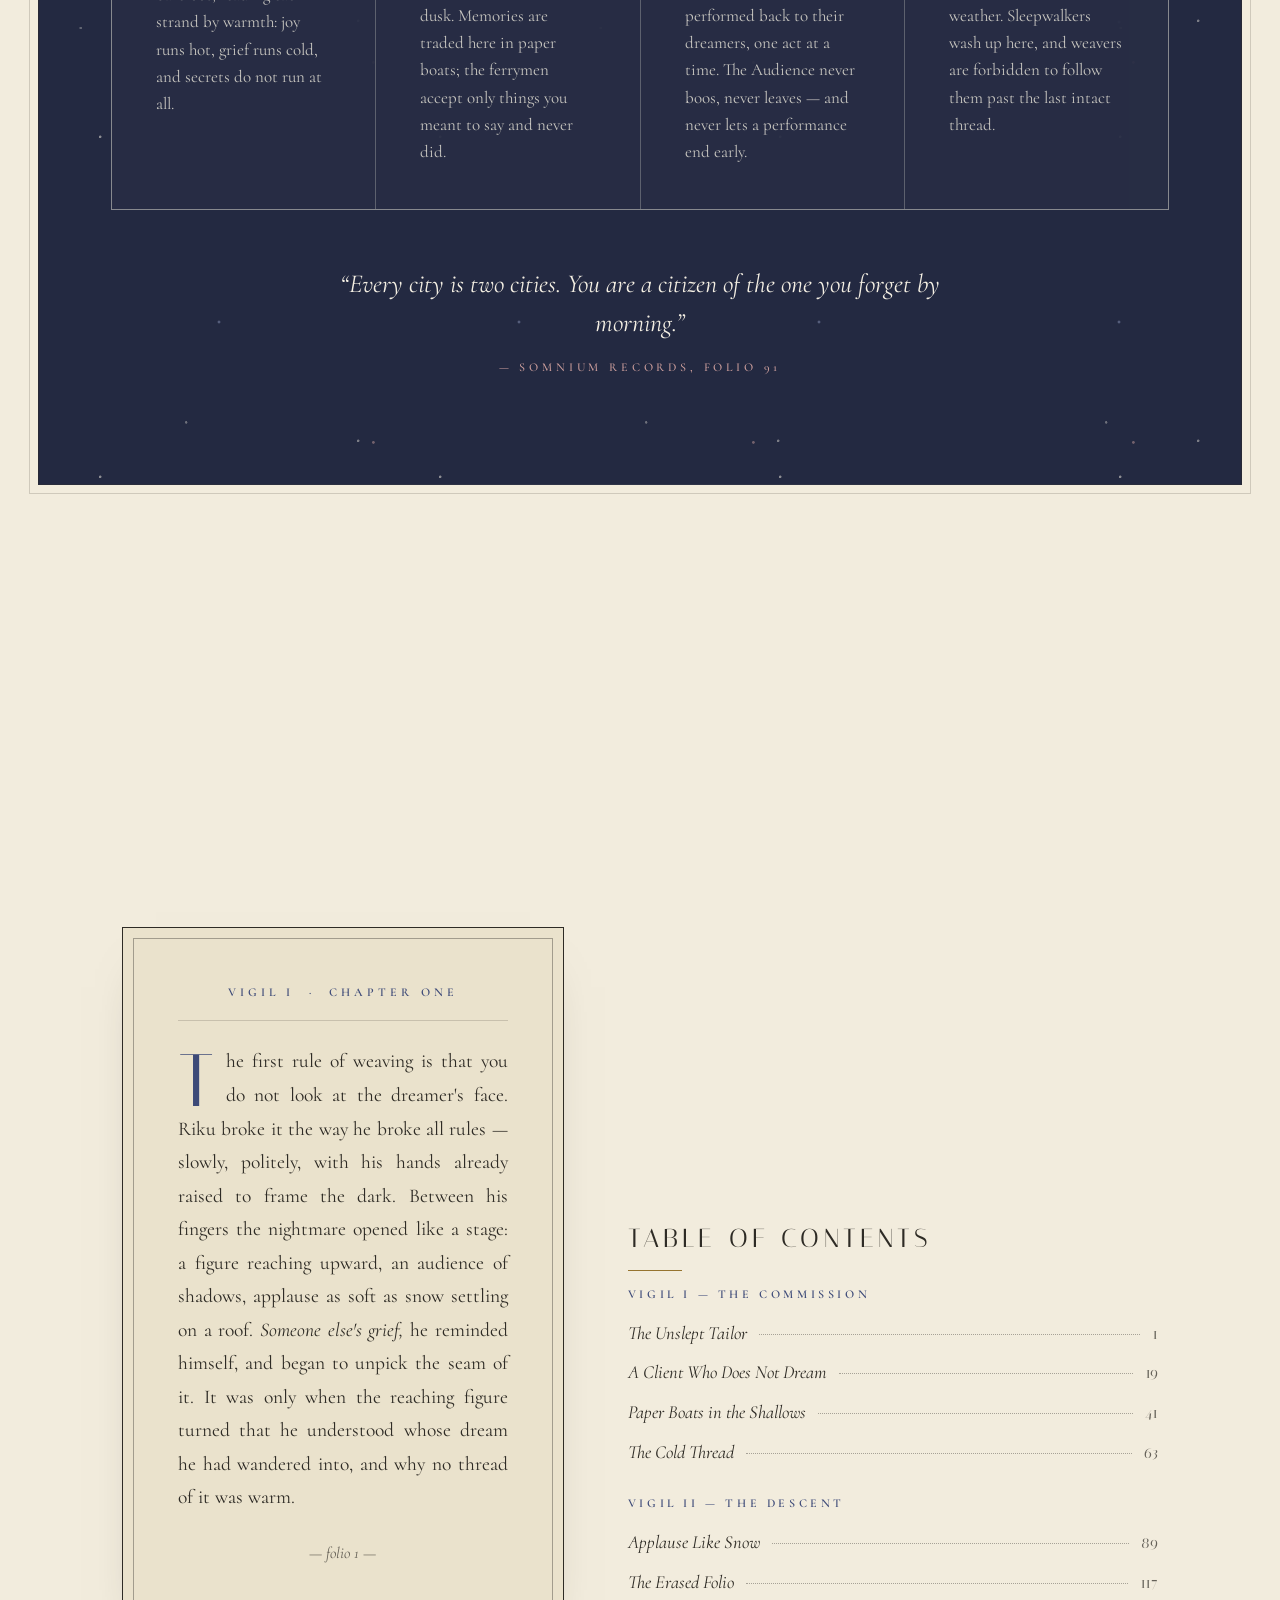
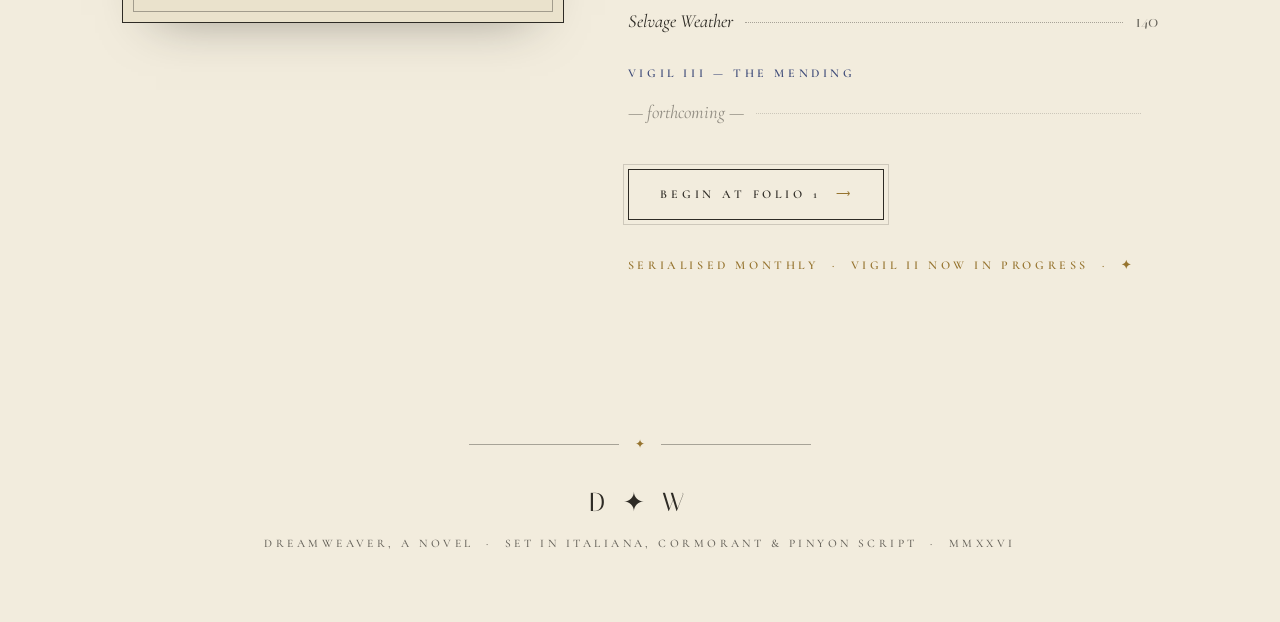
==== commit c39371d1: "Add web-novel chapter reader with gold scrollbar and progress bar Chapters in the novel TOC now link" ====
--- a/index.html
+++ b/index.html
@@ -362,17 +362,18 @@
         <h3 class="novel-subhead">Table of Contents</h3>
         <ol class="toc">
           <li class="toc-vigil">VIGIL I — THE COMMISSION</li>
-          <li class="toc-row"><span>The Unslept Tailor</span><i></i><b>1</b></li>
-          <li class="toc-row"><span>A Client Who Does Not Dream</span><i></i><b>19</b></li>
-          <li class="toc-row"><span>Paper Boats in the Shallows</span><i></i><b>41</b></li>
-          <li class="toc-row"><span>The Cold Thread</span><i></i><b>63</b></li>
+          <li class="toc-row"><a class="toc-link" href="read.html?ch=1"><span>The Unslept Tailor</span><i></i><b>1</b></a></li>
+          <li class="toc-row"><a class="toc-link" href="read.html?ch=2"><span>A Client Who Does Not Dream</span><i></i><b>19</b></a></li>
+          <li class="toc-row"><a class="toc-link" href="read.html?ch=3"><span>Paper Boats in the Shallows</span><i></i><b>41</b></a></li>
+          <li class="toc-row"><a class="toc-link" href="read.html?ch=4"><span>The Cold Thread</span><i></i><b>63</b></a></li>
           <li class="toc-vigil">VIGIL II — THE DESCENT</li>
-          <li class="toc-row"><span>Applause Like Snow</span><i></i><b>89</b></li>
-          <li class="toc-row"><span>The Erased Folio</span><i></i><b>117</b></li>
-          <li class="toc-row"><span>Selvage Weather</span><i></i><b>140</b></li>
+          <li class="toc-row"><a class="toc-link" href="read.html?ch=5"><span>Applause Like Snow</span><i></i><b>89</b></a></li>
+          <li class="toc-row"><a class="toc-link" href="read.html?ch=6"><span>The Erased Folio</span><i></i><b>117</b></a></li>
+          <li class="toc-row"><a class="toc-link" href="read.html?ch=7"><span>Selvage Weather</span><i></i><b>140</b></a></li>
           <li class="toc-vigil">VIGIL III — THE MENDING</li>
           <li class="toc-row toc-muted"><span>— forthcoming —</span><i></i><b>&nbsp;</b></li>
         </ol>
+        <a class="begin-cta" href="read.html?ch=1">BEGIN AT FOLIO 1 <b>⟶</b></a>
       </div>
 
       <p class="novel-status reveal">SERIALISED MONTHLY &nbsp;·&nbsp; VIGIL II NOW IN PROGRESS &nbsp;·&nbsp; ✦</p>
--- a/css/style.css
+++ b/css/style.css
@@ -868,3 +868,204 @@
     transition-duration: 0.01s; animation-duration: 0.01s; animation-delay: 0s;
   }
 }
+
+/* ── gold scrollbar (site-wide) ───────────────────────────── */
+
+html {
+  scrollbar-width: thin;
+  scrollbar-color: var(--gold) #e7dfc9;
+}
+::-webkit-scrollbar { width: 12px; height: 12px; }
+::-webkit-scrollbar-track {
+  background: #e7dfc9;
+  border-left: 1px solid var(--line-faint);
+}
+::-webkit-scrollbar-thumb {
+  background: linear-gradient(180deg, #b28c3e, var(--gold) 40%, #7a5d24);
+  border-radius: 8px;
+  border: 3px solid #e7dfc9;
+}
+::-webkit-scrollbar-thumb:hover {
+  background: linear-gradient(180deg, #c39a45, #a5813a 40%, #8a6a2b);
+}
+
+/* ── novel TOC links & begin CTA ──────────────────────────── */
+
+.toc-link {
+  display: flex; align-items: baseline; gap: 12px;
+  width: 100%;
+  color: inherit; text-decoration: none;
+}
+.toc-link span { font-style: italic; position: relative; transition: color 0.35s ease; }
+.toc-link span::after {
+  content: ""; position: absolute; left: 0; bottom: -2px;
+  width: 100%; height: 1px; background: var(--gold);
+  transform: scaleX(0); transform-origin: right;
+  transition: transform 0.4s cubic-bezier(0.22, 1, 0.36, 1);
+}
+.toc-link i { flex: 1; border-bottom: 1px dotted var(--line); transform: translateY(-4px); }
+.toc-link b {
+  font-family: var(--display); font-weight: 400; font-size: 16px;
+  color: var(--ink-soft);
+  transition: color 0.35s ease;
+}
+.toc-link:hover span { color: var(--indigo); }
+.toc-link:hover span::after { transform: scaleX(1); transform-origin: left; }
+.toc-link:hover b { color: var(--gold); }
+
+.begin-cta {
+  display: inline-flex; align-items: center; gap: 14px;
+  margin-top: clamp(28px, 4vh, 40px);
+  padding: 15px 30px;
+  border: 1px solid var(--ink);
+  outline: 1px solid var(--line-faint);
+  outline-offset: 4px;
+  color: var(--ink); text-decoration: none;
+  font-weight: 600; font-size: 12px; letter-spacing: 0.32em; text-indent: 0.1em;
+  transition: outline-color 0.4s ease, background 0.4s ease, transform 0.4s ease;
+}
+.begin-cta b { color: var(--gold); font-weight: 400; font-size: 10px; transition: transform 0.4s ease; }
+.begin-cta:hover {
+  background: var(--parchment-deep);
+  outline-color: var(--gold);
+  transform: translateY(-2px);
+}
+.begin-cta:hover b { transform: translateX(5px); }
+
+/* ── reader page ──────────────────────────────────────────── */
+
+.read-progress {
+  position: fixed; top: 0; left: 0; right: 0; height: 3px;
+  z-index: 60;
+  background: transparent;
+  pointer-events: none;
+}
+.read-progress i {
+  display: block; height: 100%;
+  background: linear-gradient(90deg, #b28c3e, var(--gold));
+  transform: scaleX(0); transform-origin: left;
+}
+
+.reader-crumb {
+  font-family: var(--text); font-weight: 600;
+  font-size: 11.5px; letter-spacing: 0.32em;
+  color: var(--ink-soft);
+}
+
+.reader {
+  max-width: 680px;
+  margin: 0 auto;
+  padding: clamp(130px, 18vh, 190px) clamp(22px, 5vw, 40px) clamp(40px, 6vh, 70px);
+}
+
+.chapter-head { text-align: center; margin-bottom: clamp(44px, 7vh, 72px); }
+.chapter-kicker {
+  font-weight: 600; font-size: 11px; letter-spacing: 0.34em;
+  color: var(--gold);
+  margin-bottom: 18px;
+}
+.chapter-title {
+  font-family: var(--display); font-weight: 400;
+  font-size: clamp(40px, 6.5vw, 62px);
+  letter-spacing: 0.06em;
+  line-height: 1.1;
+  color: var(--ink);
+}
+
+.chapter-body p {
+  font-size: 21px;
+  line-height: 1.85;
+  color: var(--ink);
+  margin-bottom: 1.25em;
+}
+.chapter-body > p:first-child::first-letter {
+  font-family: var(--display);
+  float: left;
+  font-size: 86px; line-height: 0.76;
+  padding: 10px 14px 0 0;
+  color: var(--indigo);
+}
+.chapter-break {
+  text-align: center;
+  color: var(--gold);
+  font-size: 13px !important;
+  letter-spacing: 1.2em; text-indent: 1.2em;
+  margin: 2.4em 0 !important;
+  user-select: none;
+}
+
+.chapter-end { text-align: center; margin: clamp(48px, 7vh, 72px) 0; }
+.chapter-end::before, .chapter-end::after {
+  content: ""; display: inline-block; vertical-align: middle;
+  width: min(110px, 20vw); height: 1px; background: var(--line);
+  margin: 0 18px;
+}
+.chapter-finis {
+  font-family: var(--script);
+  font-size: 26px;
+  color: var(--ink-soft);
+}
+
+.chapter-nav {
+  display: grid;
+  grid-template-columns: 1fr auto 1fr;
+  gap: clamp(14px, 3vw, 26px);
+  align-items: stretch;
+}
+.ch-nav-link {
+  display: flex; flex-direction: column; justify-content: center; gap: 8px;
+  padding: 22px 24px;
+  border: 1px solid var(--line);
+  outline: 1px solid transparent;
+  outline-offset: 4px;
+  text-decoration: none;
+  color: var(--ink);
+  transition: outline-color 0.4s ease, border-color 0.4s ease,
+              background 0.4s ease, transform 0.4s ease;
+}
+.ch-nav-next { text-align: right; }
+.ch-nav-label {
+  font-weight: 600; font-size: 10.5px; letter-spacing: 0.3em;
+  color: var(--ink-soft);
+}
+.ch-nav-title {
+  font-family: var(--display); font-weight: 400;
+  font-size: clamp(17px, 2vw, 21px);
+  letter-spacing: 0.04em;
+  line-height: 1.25;
+}
+.ch-nav-link:hover {
+  border-color: var(--ink);
+  outline-color: var(--gold);
+  background: var(--parchment-deep);
+  transform: translateY(-3px);
+}
+.ch-nav-link.is-disabled {
+  opacity: 0.45; pointer-events: none;
+}
+.ch-nav-link.is-disabled .ch-nav-title { font-style: italic; font-family: var(--text); }
+
+.ch-nav-contents {
+  display: flex; flex-direction: column; align-items: center; justify-content: center;
+  gap: 6px;
+  padding: 0 clamp(10px, 2vw, 22px);
+  text-decoration: none;
+  color: var(--ink-soft);
+  transition: color 0.4s ease;
+}
+.ch-nav-contents span { color: var(--gold); font-size: 13px; transition: transform 0.5s ease; }
+.ch-nav-contents small {
+  font-weight: 600; font-size: 9.5px; letter-spacing: 0.28em; text-indent: 0.28em;
+}
+.ch-nav-contents:hover { color: var(--ink); }
+.ch-nav-contents:hover span { transform: rotate(90deg); }
+
+@media (max-width: 640px) {
+  .reader-crumb { display: none; }
+  .chapter-body p { font-size: 19px; line-height: 1.8; }
+  .chapter-end::before, .chapter-end::after { width: 44px; margin: 0 12px; }
+  .chapter-nav { grid-template-columns: 1fr; }
+  .ch-nav-contents { order: 3; padding: 14px 0 0; flex-direction: row; gap: 10px; }
+  .ch-nav-next { order: 1; text-align: left; }
+  .ch-nav-prev { order: 2; }
+}
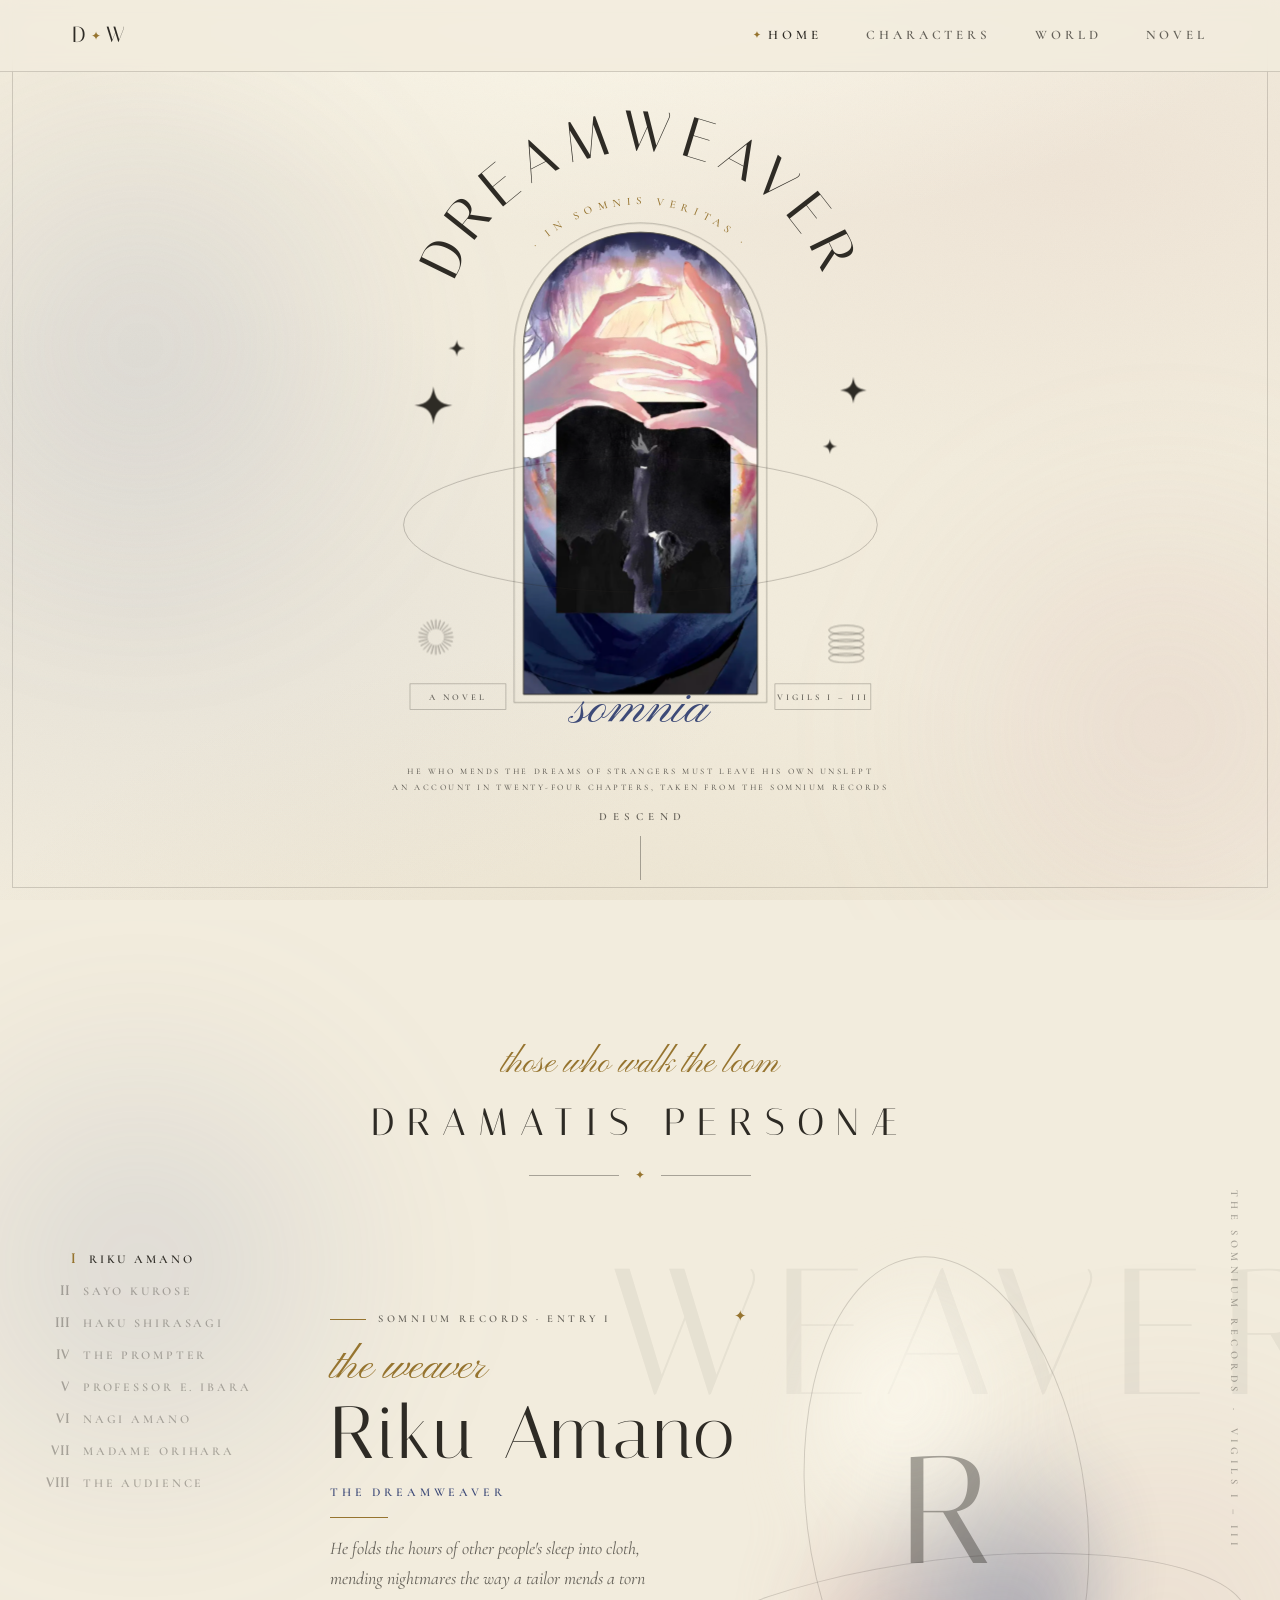
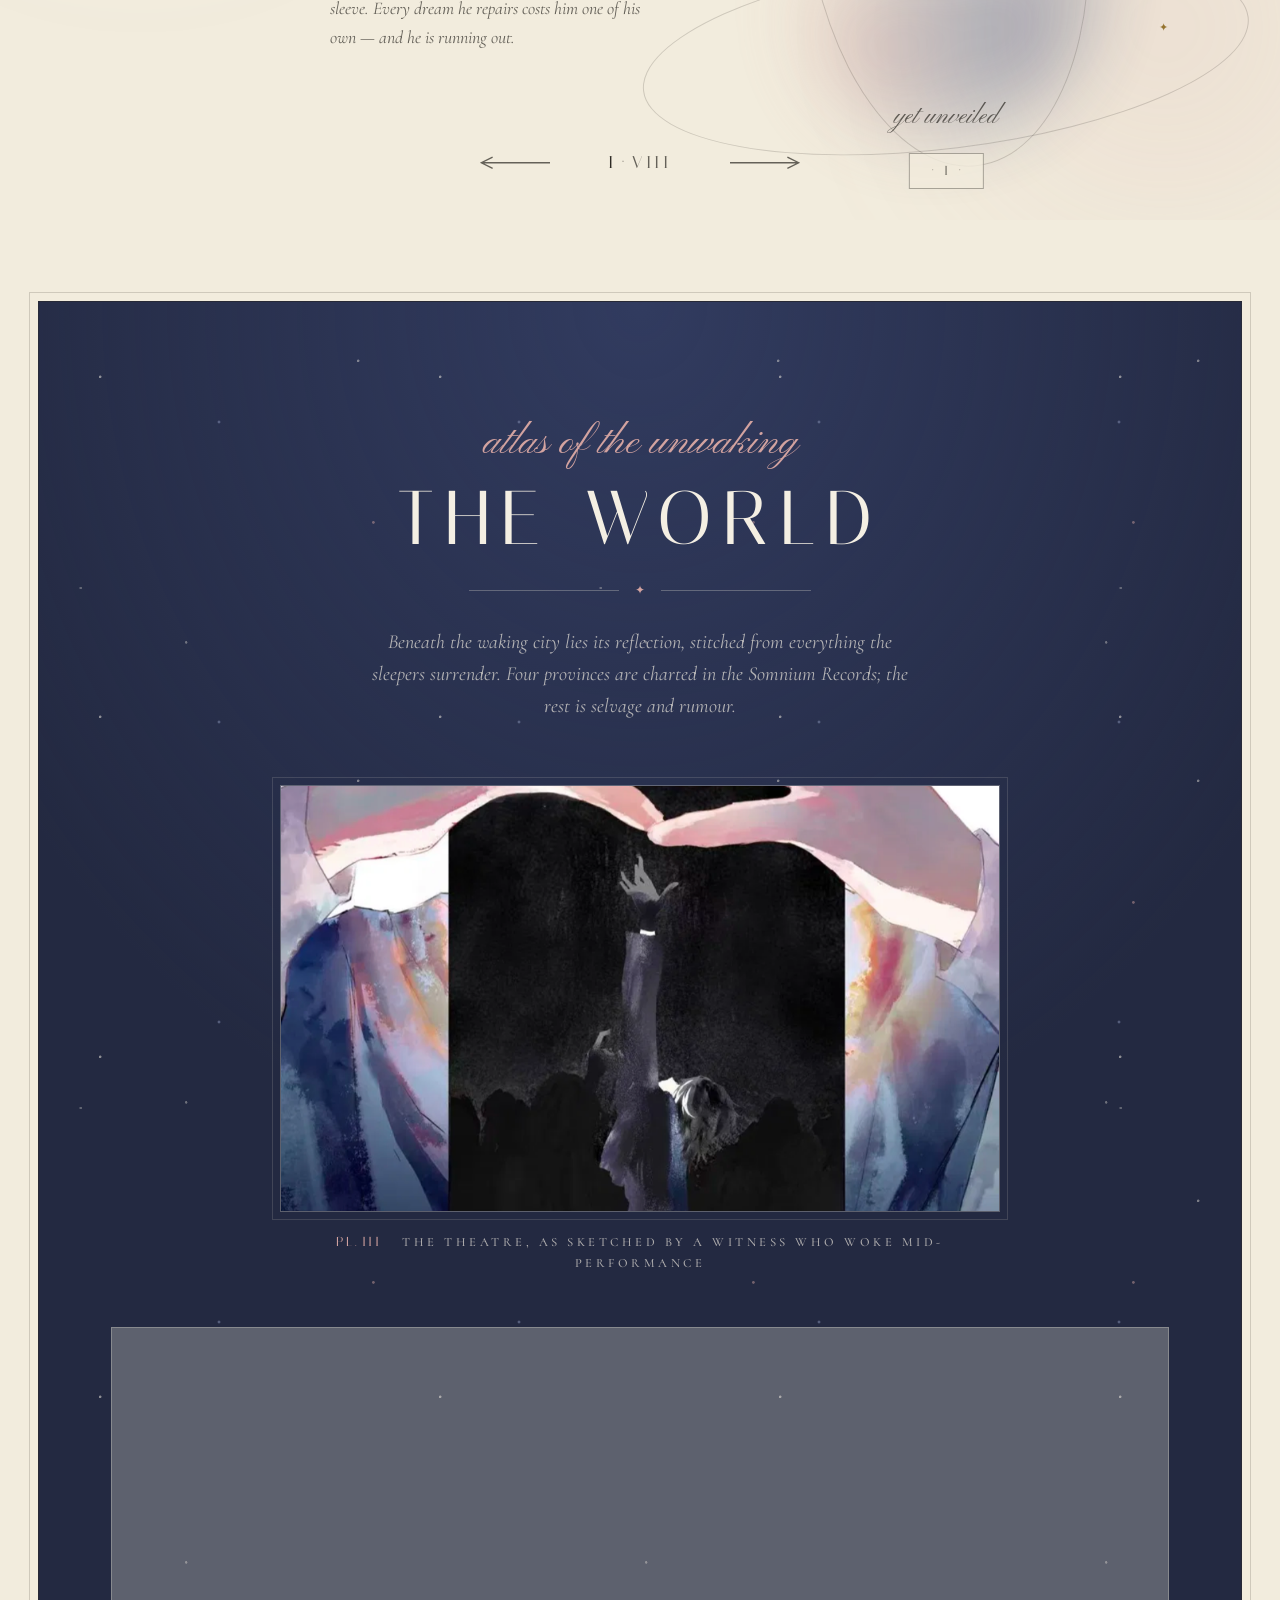
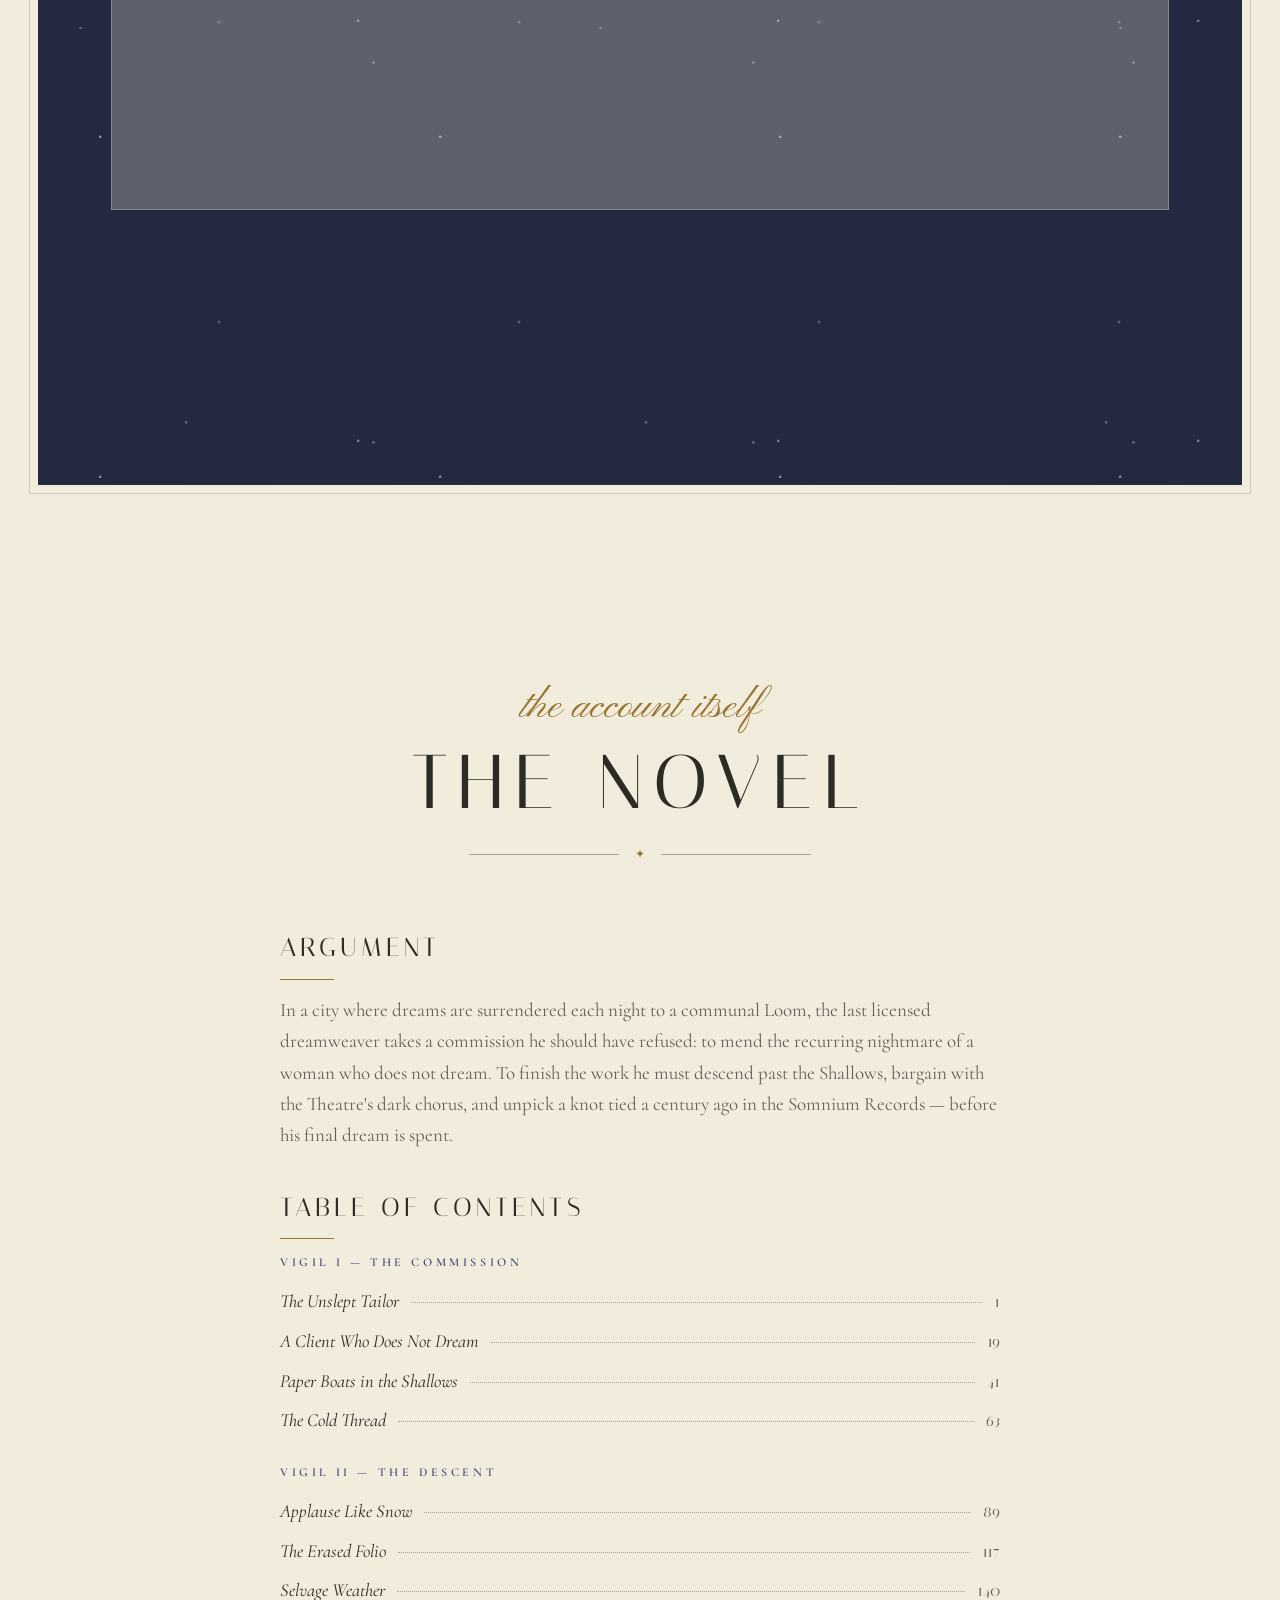
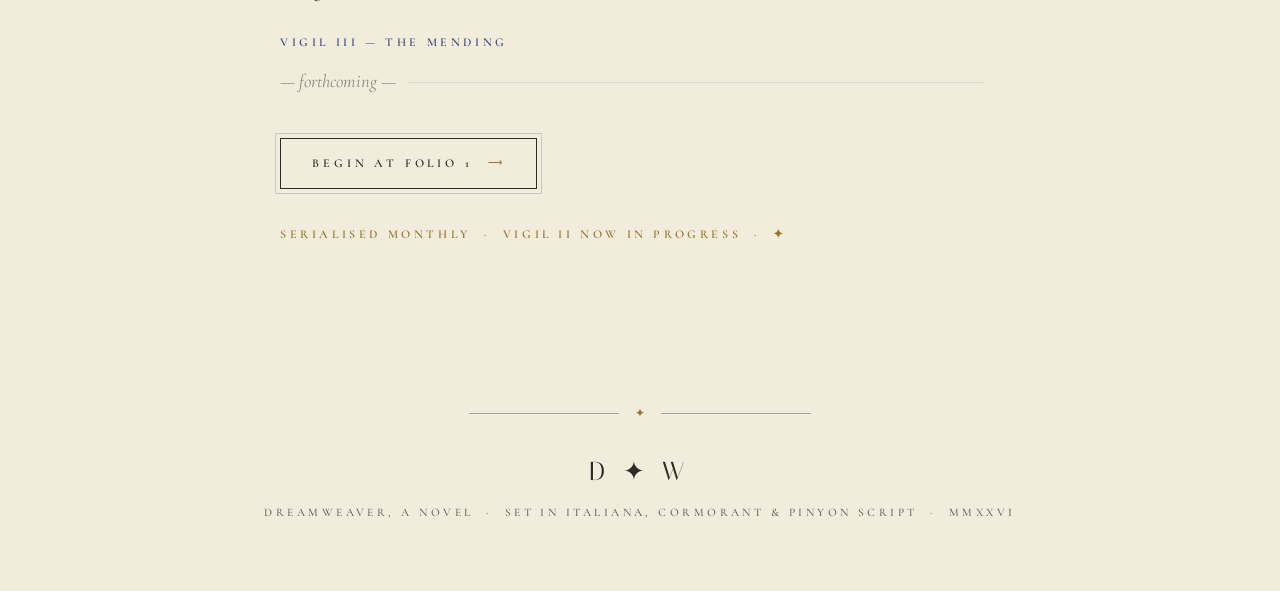
==== commit 3c61d17f: "Remove manuscript preview box from the novel section The chapter reader supersedes it; the section i" ====
--- a/index.html
+++ b/index.html
@@ -344,14 +344,6 @@
   </header>
 
   <div class="novel-grid">
-    <figure class="manuscript reveal">
-      <div class="manuscript-inner">
-        <p class="manuscript-head">VIGIL I &nbsp;·&nbsp; CHAPTER ONE</p>
-        <p class="manuscript-body"><span class="dropcap">T</span>he first rule of weaving is that you do not look at the dreamer's face. Riku broke it the way he broke all rules — slowly, politely, with his hands already raised to frame the dark. Between his fingers the nightmare opened like a stage: a figure reaching upward, an audience of shadows, applause as soft as snow settling on a roof. <em>Someone else's grief,</em> he reminded himself, and began to unpick the seam of it. It was only when the reaching figure turned that he understood whose dream he had wandered into, and why no thread of it was warm.</p>
-        <p class="manuscript-folio">— folio 1 —</p>
-      </div>
-    </figure>
-
     <div class="novel-side">
       <div class="novel-synopsis reveal">
         <h3 class="novel-subhead">Argument</h3>
--- a/css/style.css
+++ b/css/style.css
@@ -736,53 +736,7 @@
 
 /* ── novel ────────────────────────────────────────────────── */
 
-.novel-grid {
-  display: grid;
-  grid-template-columns: minmax(300px, 5fr) minmax(300px, 6fr);
-  gap: clamp(36px, 5vw, 72px);
-  align-items: start;
-}
-@media (max-width: 820px) {
-  .novel-grid { grid-template-columns: 1fr; }
-}
-
-.manuscript {
-  background: var(--parchment-deep);
-  border: 1px solid var(--ink);
-  padding: 10px;
-  box-shadow: 0 26px 50px -34px rgba(46, 43, 37, 0.5);
-  transform: rotate(-0.6deg);
-}
-.manuscript-inner {
-  border: 1px solid var(--line);
-  padding: clamp(28px, 4vw, 44px);
-}
-.manuscript-head {
-  text-align: center;
-  font-weight: 600; font-size: 12px; letter-spacing: 0.34em;
-  color: var(--indigo);
-  margin-bottom: 24px;
-  padding-bottom: 18px;
-  border-bottom: 1px solid var(--line-faint);
-}
-.manuscript-body {
-  font-size: 19.5px; line-height: 1.72;
-  text-align: justify;
-  hyphens: auto;
-}
-.dropcap {
-  font-family: var(--display);
-  float: left;
-  font-size: 74px; line-height: 0.78;
-  padding: 8px 12px 0 0;
-  color: var(--indigo);
-}
-.manuscript-folio {
-  margin-top: 26px;
-  text-align: center;
-  font-style: italic; font-size: 16px;
-  color: var(--ink-soft);
-}
+.novel-grid { max-width: 720px; margin: 0 auto; }
 
 .novel-subhead {
   font-family: var(--display);
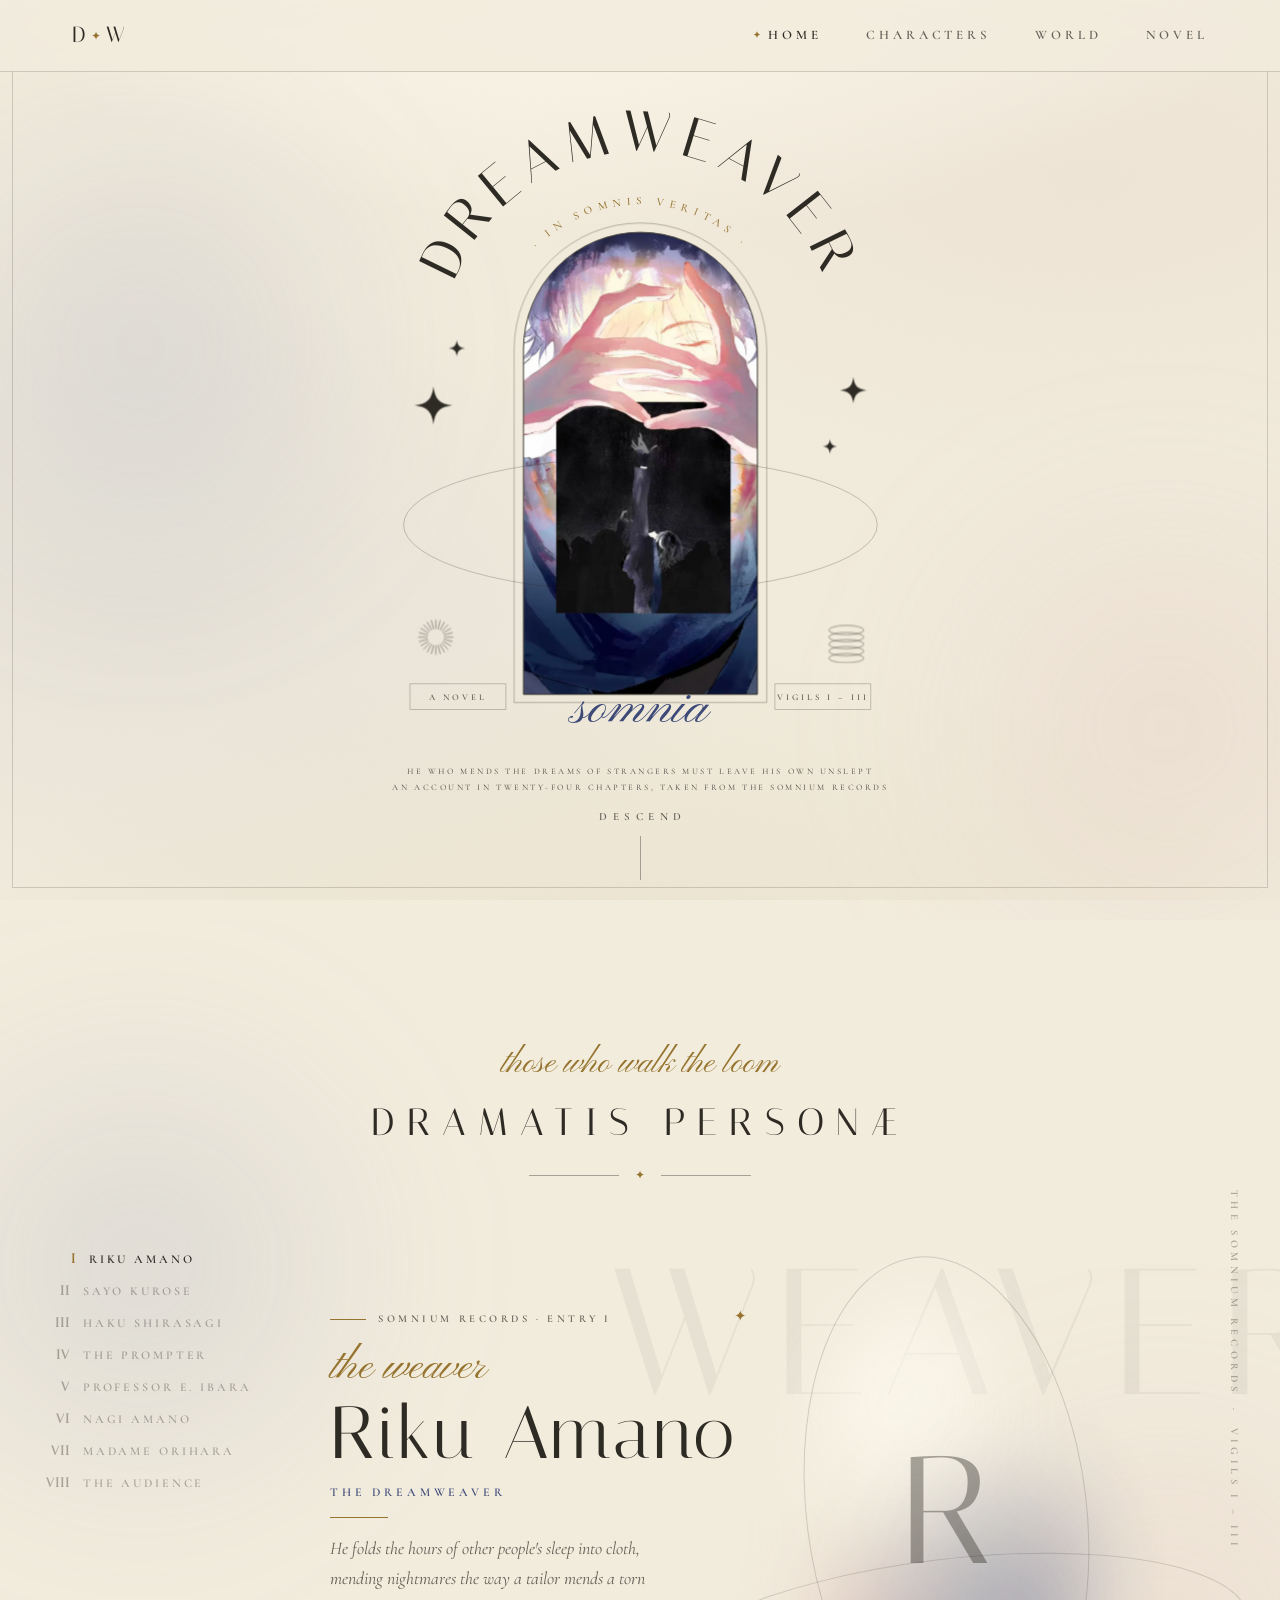
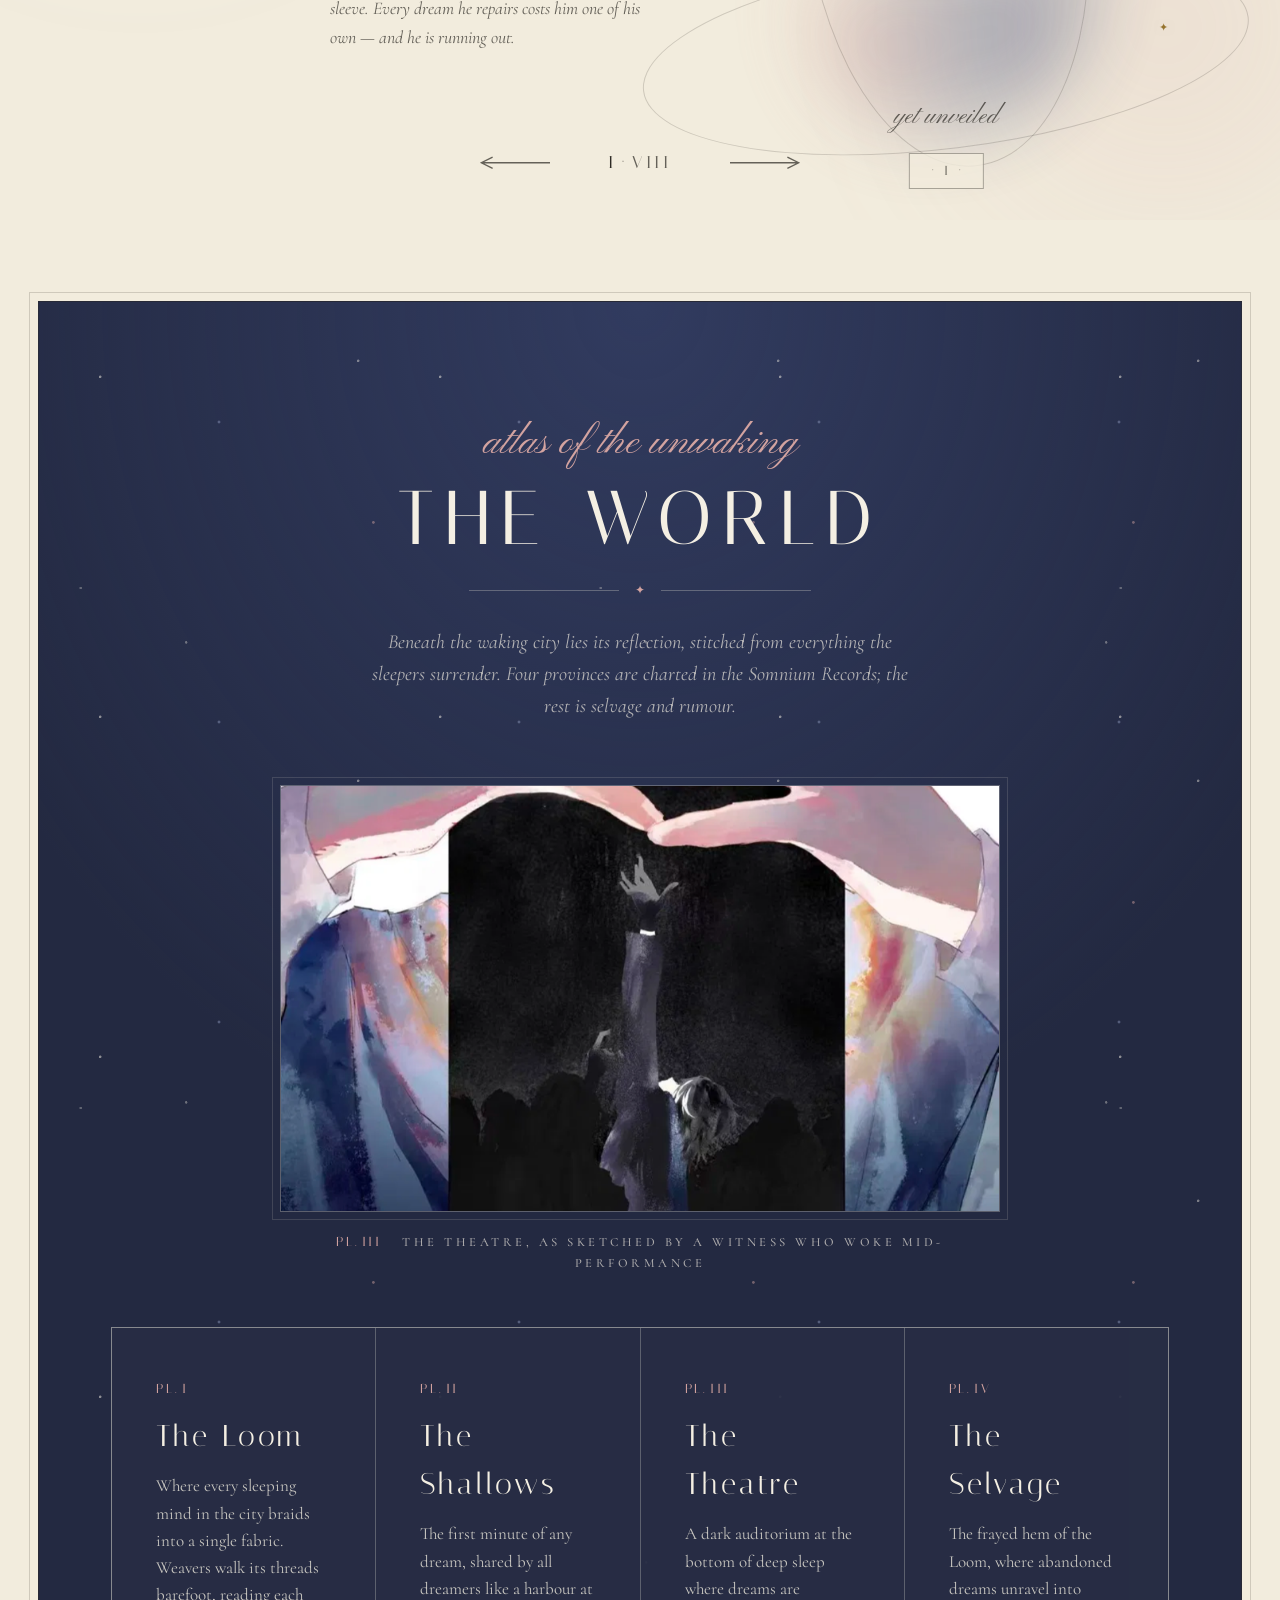
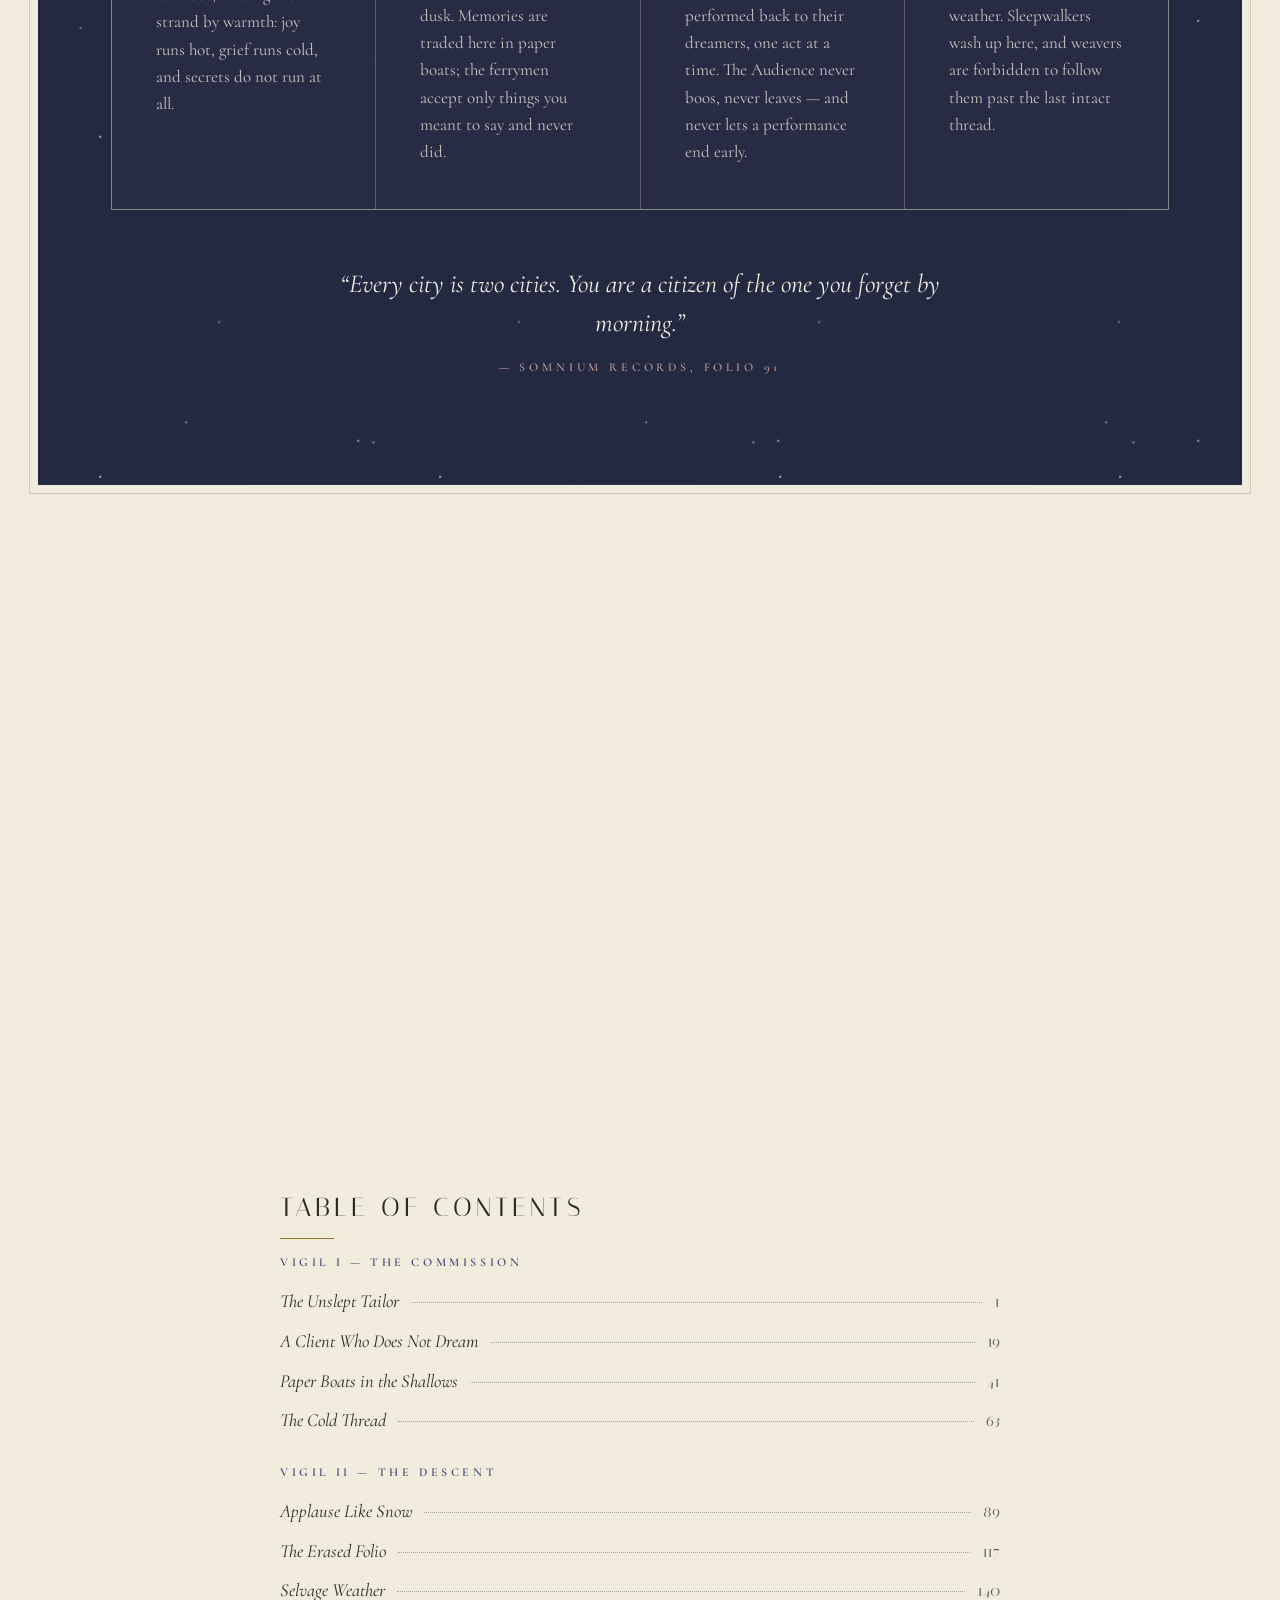
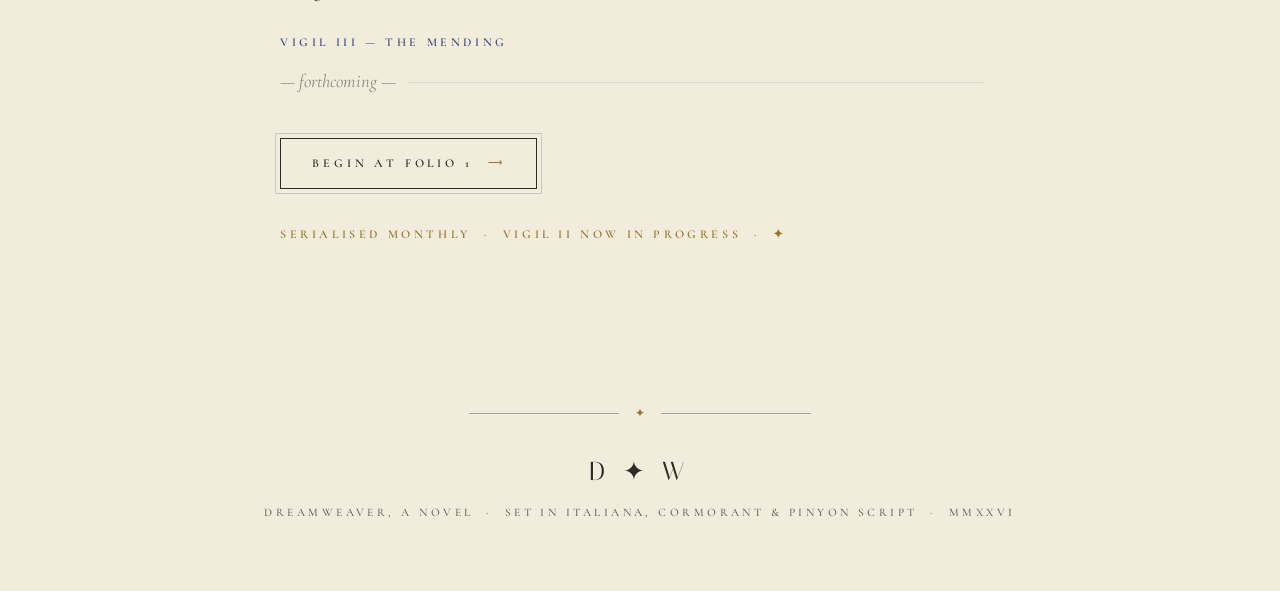
==== commit 6b2d559e: "Publish chapters by dropping a doc in inbox/; file-based chapter format Chapters move from js/chapte" ====
--- a/index.html
+++ b/index.html
@@ -352,19 +352,7 @@
 
       <div class="novel-toc reveal">
         <h3 class="novel-subhead">Table of Contents</h3>
-        <ol class="toc">
-          <li class="toc-vigil">VIGIL I — THE COMMISSION</li>
-          <li class="toc-row"><a class="toc-link" href="read.html?ch=1"><span>The Unslept Tailor</span><i></i><b>1</b></a></li>
-          <li class="toc-row"><a class="toc-link" href="read.html?ch=2"><span>A Client Who Does Not Dream</span><i></i><b>19</b></a></li>
-          <li class="toc-row"><a class="toc-link" href="read.html?ch=3"><span>Paper Boats in the Shallows</span><i></i><b>41</b></a></li>
-          <li class="toc-row"><a class="toc-link" href="read.html?ch=4"><span>The Cold Thread</span><i></i><b>63</b></a></li>
-          <li class="toc-vigil">VIGIL II — THE DESCENT</li>
-          <li class="toc-row"><a class="toc-link" href="read.html?ch=5"><span>Applause Like Snow</span><i></i><b>89</b></a></li>
-          <li class="toc-row"><a class="toc-link" href="read.html?ch=6"><span>The Erased Folio</span><i></i><b>117</b></a></li>
-          <li class="toc-row"><a class="toc-link" href="read.html?ch=7"><span>Selvage Weather</span><i></i><b>140</b></a></li>
-          <li class="toc-vigil">VIGIL III — THE MENDING</li>
-          <li class="toc-row toc-muted"><span>— forthcoming —</span><i></i><b>&nbsp;</b></li>
-        </ol>
+        <ol class="toc" id="toc-list"></ol>
         <a class="begin-cta" href="read.html?ch=1">BEGIN AT FOLIO 1 <b>⟶</b></a>
       </div>
 
@@ -379,6 +367,8 @@
   <p class="footer-line">DREAMWEAVER, A NOVEL &nbsp;·&nbsp; SET IN ITALIANA, CORMORANT &amp; PINYON SCRIPT &nbsp;·&nbsp; MMXXVI</p>
 </footer>
 
+<script src="js/chapter-format.js"></script>
+<script src="js/toc.js"></script>
 <script src="js/main.js"></script>
 </body>
 </html>
--- a/css/style.css
+++ b/css/style.css
@@ -1023,3 +1023,31 @@
   .ch-nav-next { order: 1; text-align: left; }
   .ch-nav-prev { order: 2; }
 }
+
+/* ── chapter illustrations ────────────────────────────────── */
+
+.chapter-figure {
+  margin: clamp(36px, 5vh, 56px) auto;
+  text-align: center;
+}
+.chapter-figure img {
+  display: block;
+  max-width: 100%;
+  max-height: 76vh;
+  margin: 0 auto;
+  border: 1px solid var(--line);
+  outline: 1px solid var(--line-faint);
+  outline-offset: 7px;
+  padding: 8px;
+  background: var(--parchment-deep);
+}
+.chapter-figure figcaption {
+  margin-top: 20px;
+  font-weight: 600; font-size: 11px; letter-spacing: 0.28em;
+  text-transform: uppercase;
+  color: var(--ink-soft);
+}
+.chapter-figure figcaption::before {
+  content: "✦"; color: var(--gold);
+  margin-right: 12px; font-size: 9px;
+}
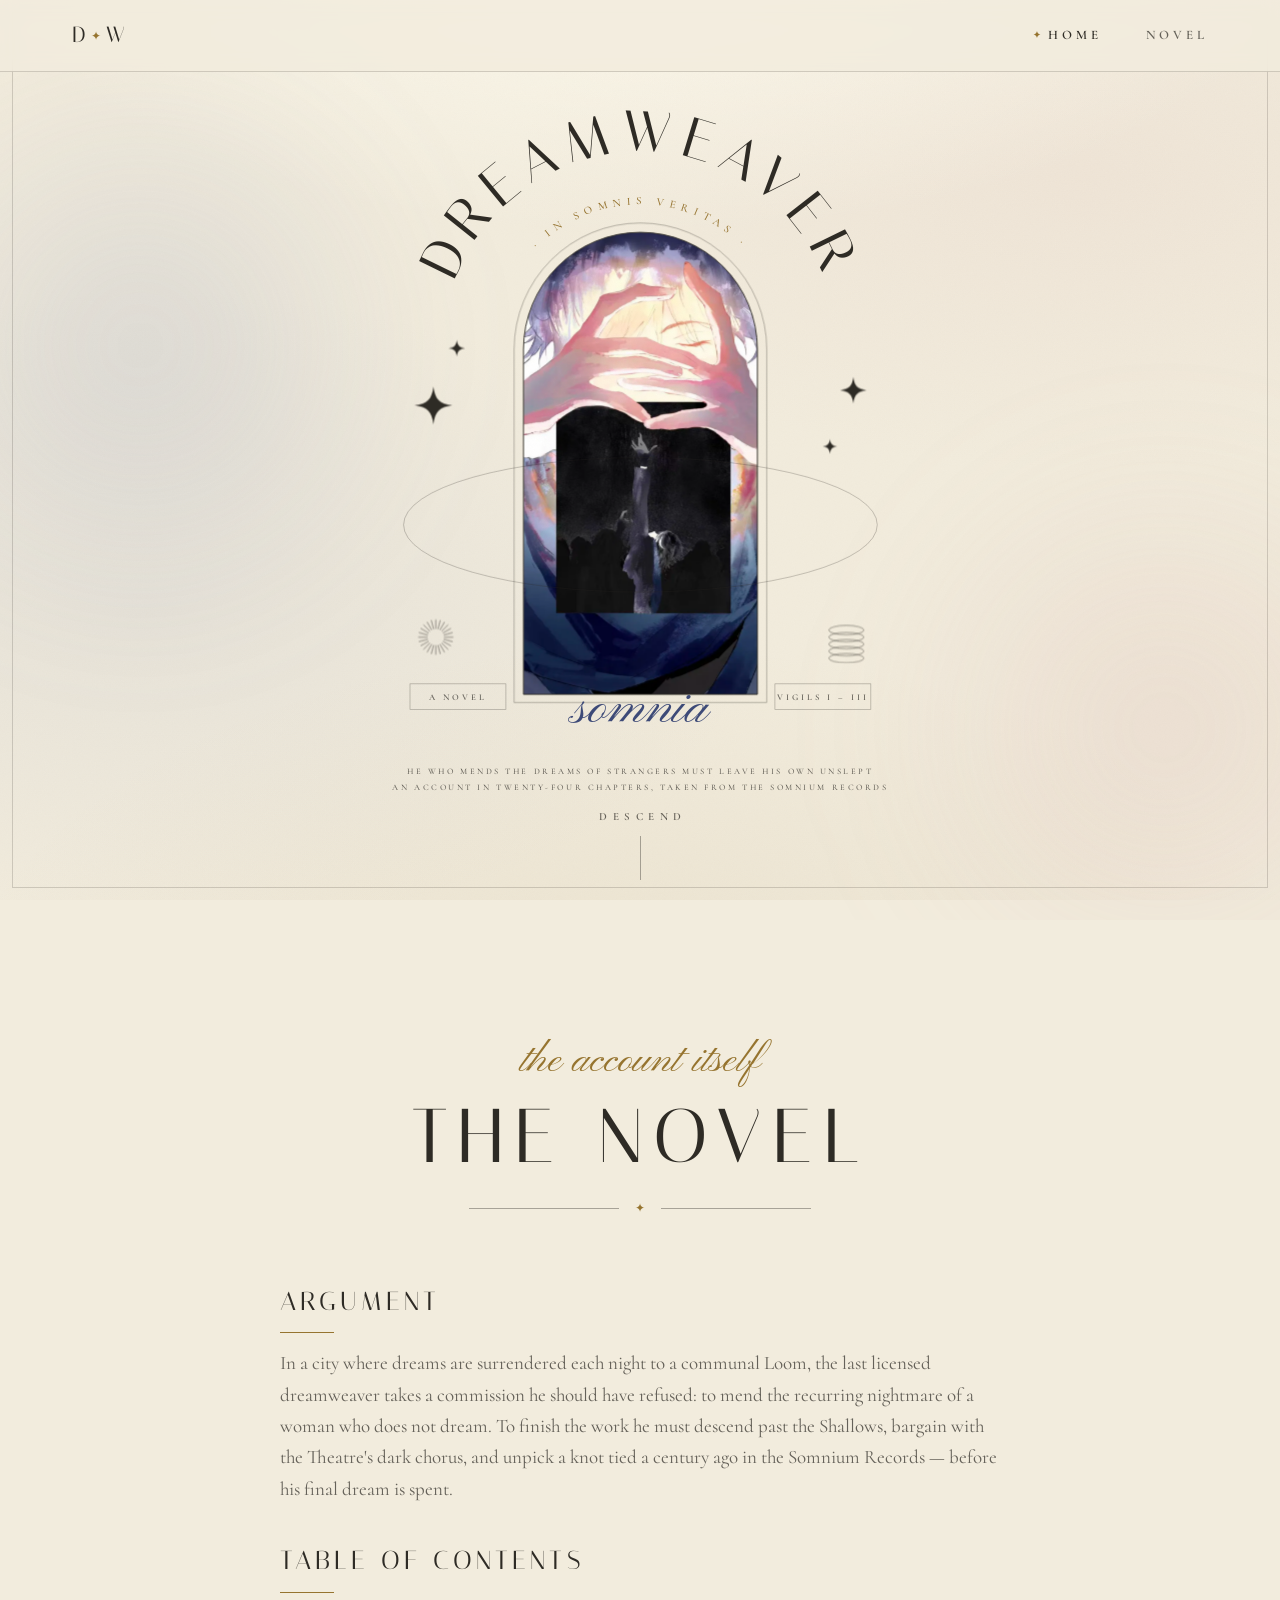
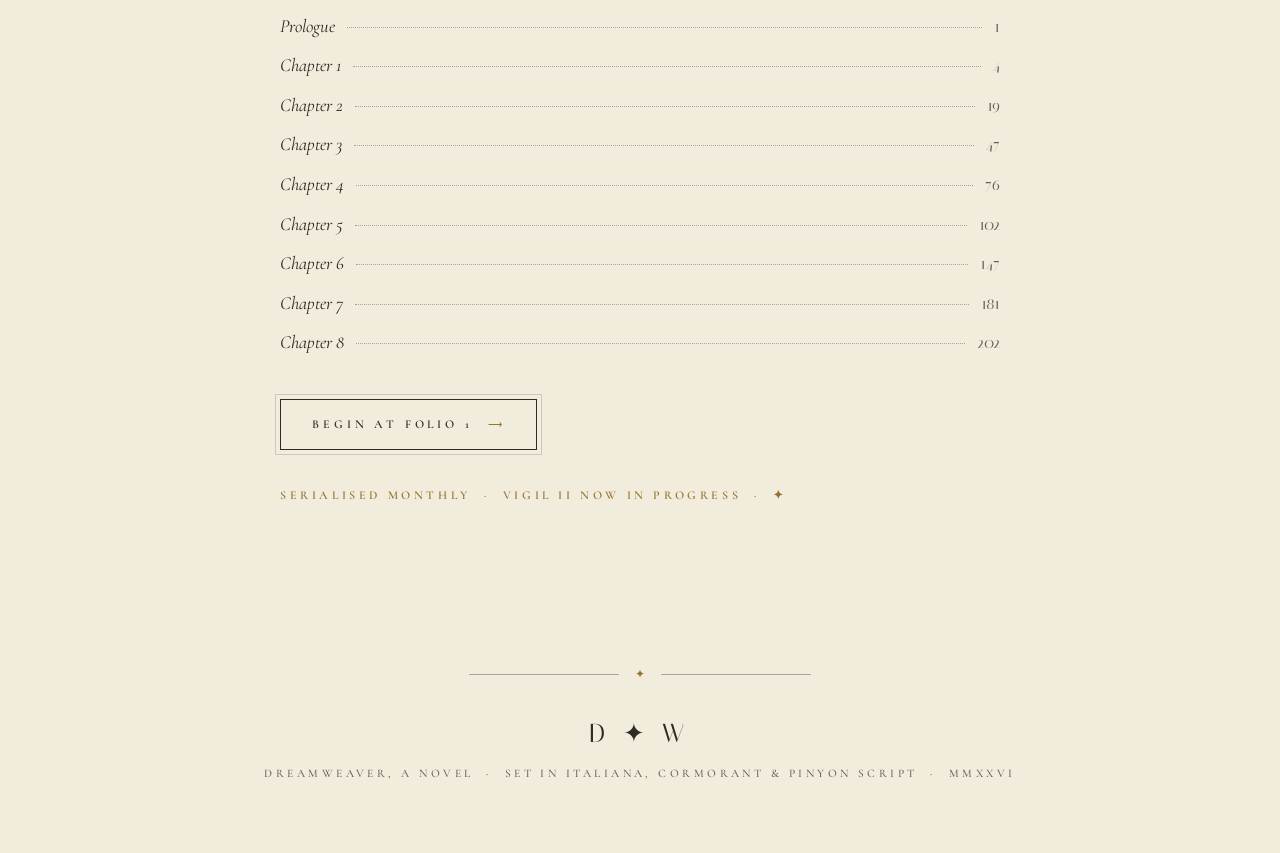
==== commit 4ecba8f7: "Hide Characters and World sections for now (kept in code) Add the hidden attribute to both sections " ====
--- a/index.html
+++ b/index.html
@@ -20,8 +20,8 @@
   <a class="nav-mark" href="#home">D<span class="nav-mark-star">✦</span>W</a>
   <nav aria-label="Primary">
     <a href="#home" class="nav-link active">Home</a>
-    <a href="#characters" class="nav-link">Characters</a>
-    <a href="#world" class="nav-link">World</a>
+    <a href="#characters" class="nav-link" hidden>Characters</a>
+    <a href="#world" class="nav-link" hidden>World</a>
     <a href="#novel" class="nav-link">Novel</a>
   </nav>
 </header>
@@ -105,14 +105,15 @@
     </g>
   </svg>
 
-  <a class="scroll-cue hr hr-8" href="#characters" aria-label="Scroll to characters">
+  <a class="scroll-cue hr hr-8" href="#novel" aria-label="Scroll to the novel">
     <span>DESCEND</span>
     <i></i>
   </a>
 </section>
 
 <!-- ══════════════════ CHARACTERS ══════════════════ -->
-<section id="characters" class="stage">
+<!-- temporarily hidden (remove `hidden` to restore) -->
+<section id="characters" class="stage" hidden>
   <div class="aura" aria-hidden="true"></div>
 
   <header class="stage-head">
@@ -296,7 +297,8 @@
 </section>
 
 <!-- ══════════════════ WORLD ══════════════════ -->
-<section id="world" class="section section-night">
+<!-- temporarily hidden (remove `hidden` to restore) -->
+<section id="world" class="section section-night" hidden>
   <header class="section-head reveal">
     <span class="script-lead script-lead-night">atlas of the unwaking</span>
     <h2>The World</h2>
--- a/css/style.css
+++ b/css/style.css
@@ -25,6 +25,9 @@
 }
 
 * { margin: 0; padding: 0; box-sizing: border-box; }
+
+/* `hidden` attribute must win over component display rules (.stage etc.) */
+[hidden] { display: none !important; }
 
 html { scroll-behavior: smooth; }
 
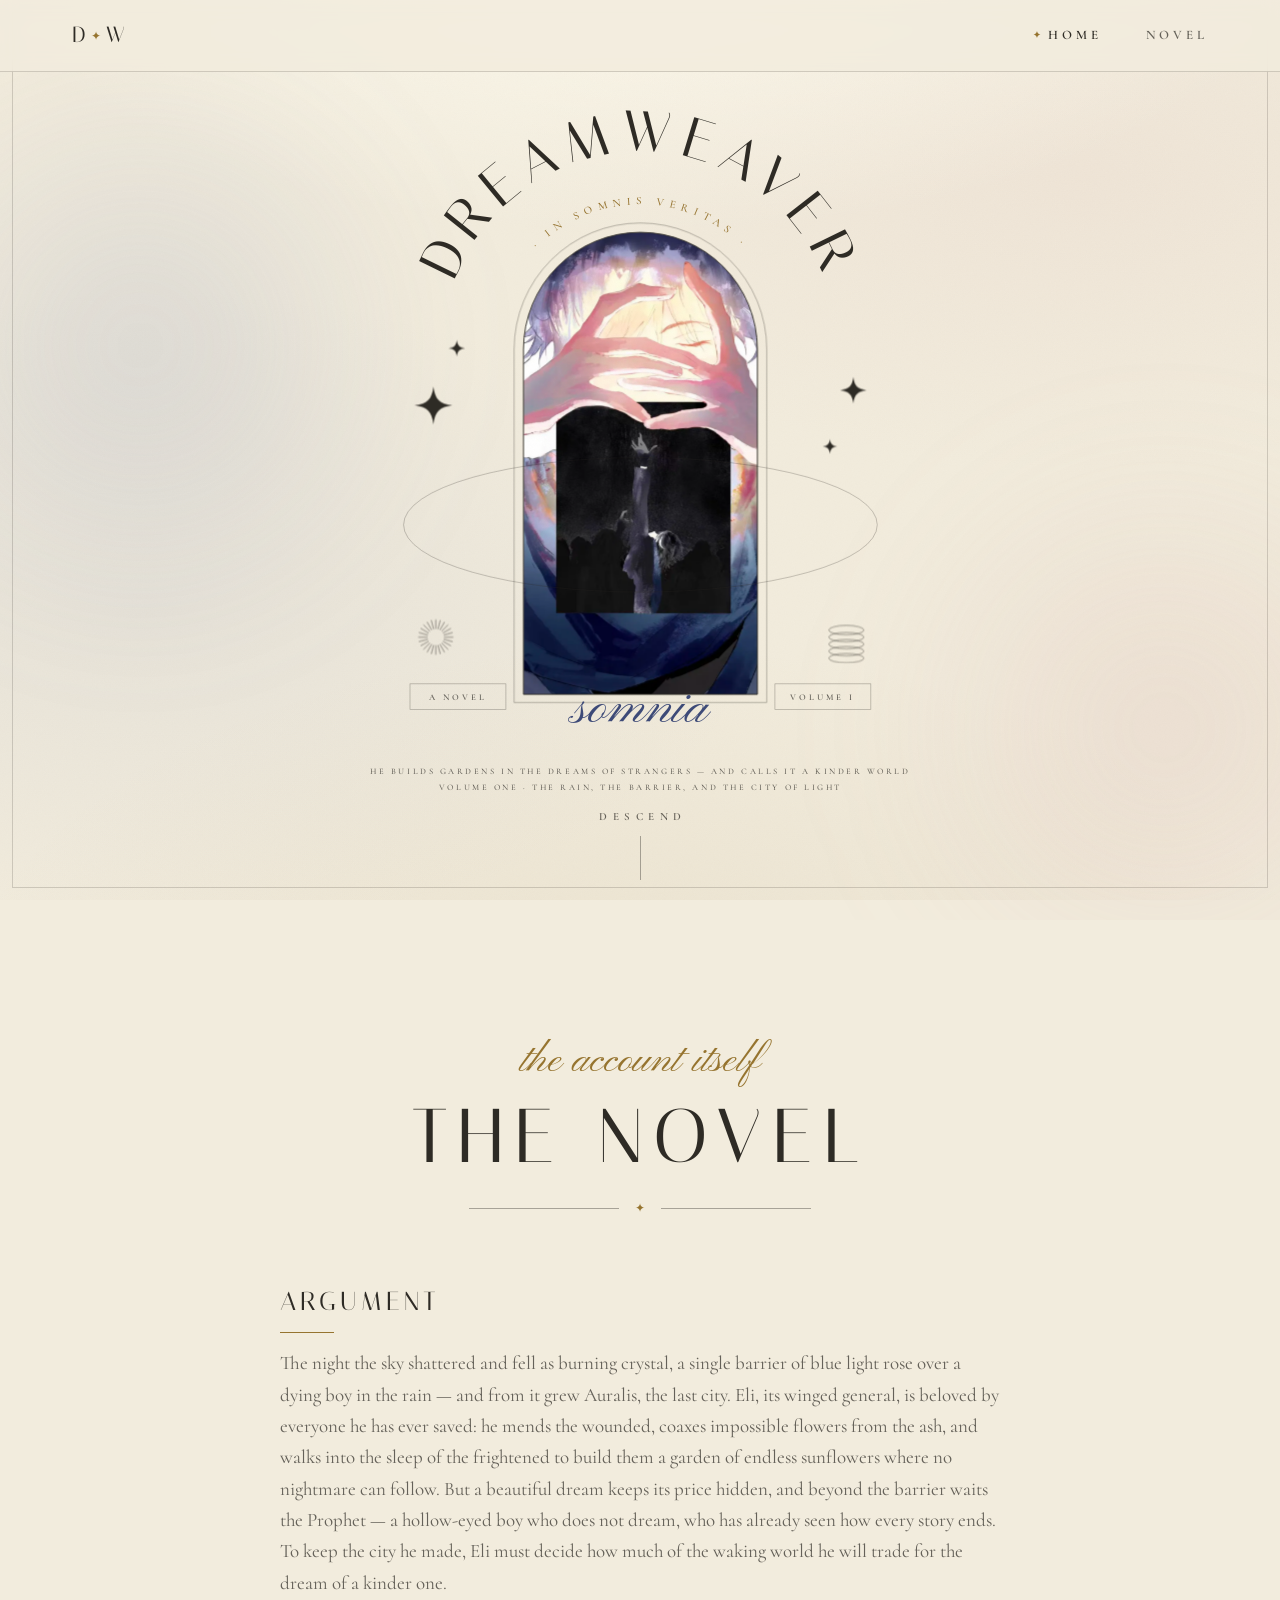
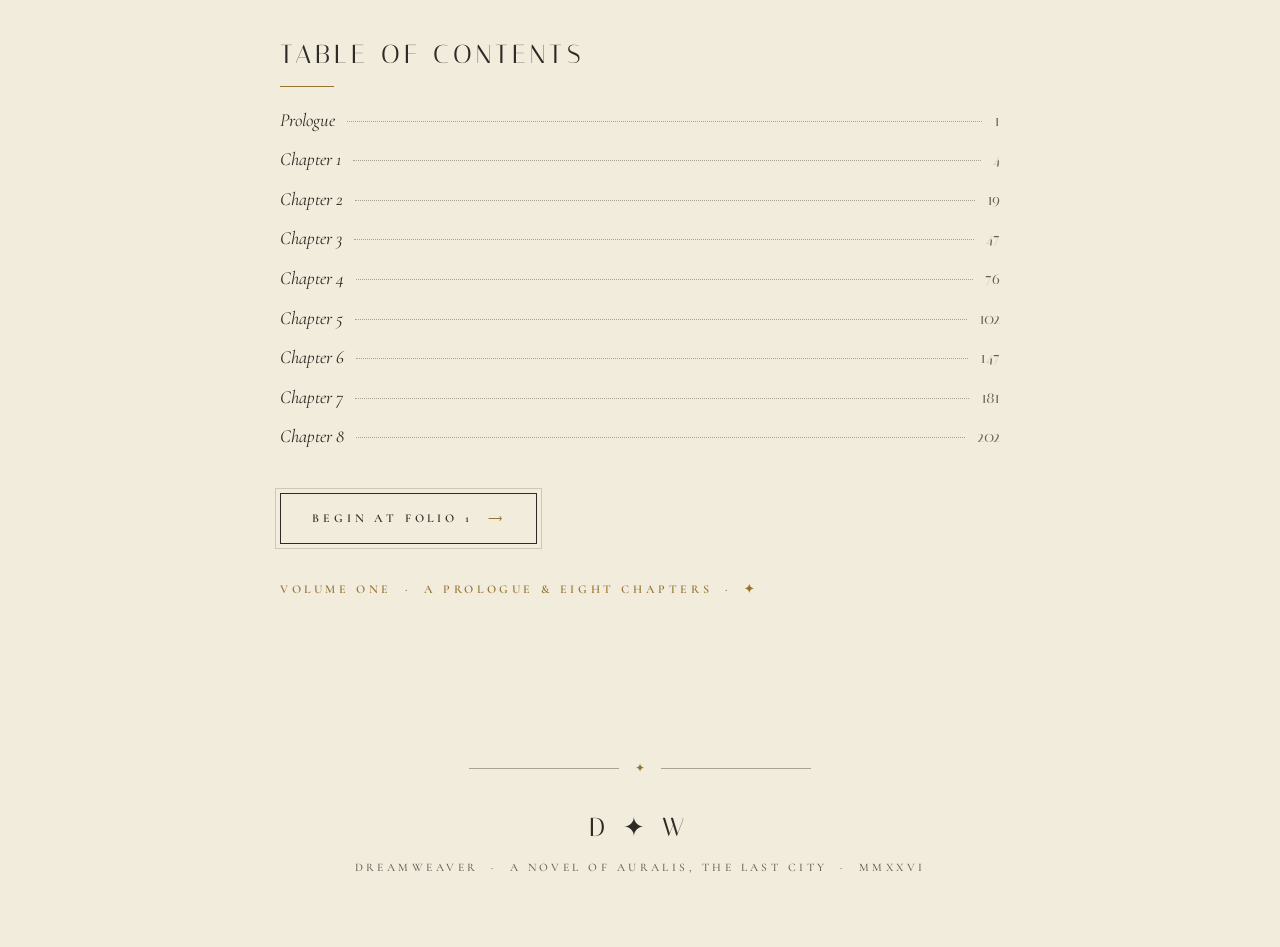
==== commit ed5442d0: "Rewrite synopsis and decorative copy to match the actual novel Replace the placeholder Somnium/Loom " ====
--- a/index.html
+++ b/index.html
@@ -4,7 +4,7 @@
 <meta charset="UTF-8">
 <meta name="viewport" content="width=device-width, initial-scale=1.0">
 <title>Dreamweaver — A Novel</title>
-<meta name="description" content="Dreamweaver — a novel of the sleeping city. Characters, world, and chapters.">
+<meta name="description" content="Dreamweaver — a novel of Auralis, the last city, and Eli, the winged general who builds gardens in dreams.">
 <link rel="icon" href="data:image/svg+xml,%3Csvg xmlns='http://www.w3.org/2000/svg' viewBox='0 0 100 100'%3E%3Cpath d='M50 4 C54 34 66 46 96 50 C66 54 54 66 50 96 C46 66 34 54 4 50 C34 46 46 34 50 4 Z' fill='%232e2b25'/%3E%3C/svg%3E">
 <link rel="preload" href="assets/fonts/Italiana-400.woff2" as="font" type="font/woff2" crossorigin>
 <link rel="preload" href="assets/fonts/Cormorant-var.woff2" as="font" type="font/woff2" crossorigin>
@@ -94,14 +94,14 @@
       <rect x="106" y="1042" width="164" height="44" class="svg-plaque"/>
       <text x="188" y="1070" class="svg-plaque-text" text-anchor="middle">A NOVEL</text>
       <rect x="730" y="1042" width="164" height="44" class="svg-plaque"/>
-      <text x="812" y="1070" class="svg-plaque-text" text-anchor="middle">VIGILS I – III</text>
+      <text x="812" y="1070" class="svg-plaque-text" text-anchor="middle">VOLUME I</text>
       <text x="500" y="1108" class="svg-script" text-anchor="middle">somnia</text>
     </g>
 
     <!-- foot line -->
     <g class="hr hr-8">
-      <text x="500" y="1196" class="svg-foot" text-anchor="middle">HE WHO MENDS THE DREAMS OF STRANGERS MUST LEAVE HIS OWN UNSLEPT</text>
-      <text x="500" y="1224" class="svg-foot" text-anchor="middle">AN ACCOUNT IN TWENTY-FOUR CHAPTERS, TAKEN FROM THE SOMNIUM RECORDS</text>
+      <text x="500" y="1196" class="svg-foot" text-anchor="middle">HE BUILDS GARDENS IN THE DREAMS OF STRANGERS — AND CALLS IT A KINDER WORLD</text>
+      <text x="500" y="1224" class="svg-foot" text-anchor="middle">VOLUME ONE · THE RAIN, THE BARRIER, AND THE CITY OF LIGHT</text>
     </g>
   </svg>
 
@@ -349,7 +349,7 @@
     <div class="novel-side">
       <div class="novel-synopsis reveal">
         <h3 class="novel-subhead">Argument</h3>
-        <p>In a city where dreams are surrendered each night to a communal Loom, the last licensed dreamweaver takes a commission he should have refused: to mend the recurring nightmare of a woman who does not dream. To finish the work he must descend past the Shallows, bargain with the Theatre's dark chorus, and unpick a knot tied a century ago in the Somnium Records — before his final dream is spent.</p>
+        <p>The night the sky shattered and fell as burning crystal, a single barrier of blue light rose over a dying boy in the rain — and from it grew Auralis, the last city. Eli, its winged general, is beloved by everyone he has ever saved: he mends the wounded, coaxes impossible flowers from the ash, and walks into the sleep of the frightened to build them a garden of endless sunflowers where no nightmare can follow. But a beautiful dream keeps its price hidden, and beyond the barrier waits the Prophet — a hollow-eyed boy who does not dream, who has already seen how every story ends. To keep the city he made, Eli must decide how much of the waking world he will trade for the dream of a kinder one.</p>
       </div>
 
       <div class="novel-toc reveal">
@@ -358,7 +358,7 @@
         <a class="begin-cta" href="read.html?ch=1">BEGIN AT FOLIO 1 <b>⟶</b></a>
       </div>
 
-      <p class="novel-status reveal">SERIALISED MONTHLY &nbsp;·&nbsp; VIGIL II NOW IN PROGRESS &nbsp;·&nbsp; ✦</p>
+      <p class="novel-status reveal">VOLUME ONE &nbsp;·&nbsp; A PROLOGUE &amp; EIGHT CHAPTERS &nbsp;·&nbsp; ✦</p>
     </div>
   </div>
 </section>
@@ -366,7 +366,7 @@
 <footer class="footer">
   <div class="orn-rule" aria-hidden="true"><span></span><b>✦</b><span></span></div>
   <p class="footer-mark">D&#8201;✦&#8201;W</p>
-  <p class="footer-line">DREAMWEAVER, A NOVEL &nbsp;·&nbsp; SET IN ITALIANA, CORMORANT &amp; PINYON SCRIPT &nbsp;·&nbsp; MMXXVI</p>
+  <p class="footer-line">DREAMWEAVER &nbsp;·&nbsp; A NOVEL OF AURALIS, THE LAST CITY &nbsp;·&nbsp; MMXXVI</p>
 </footer>
 
 <script src="js/chapter-format.js"></script>
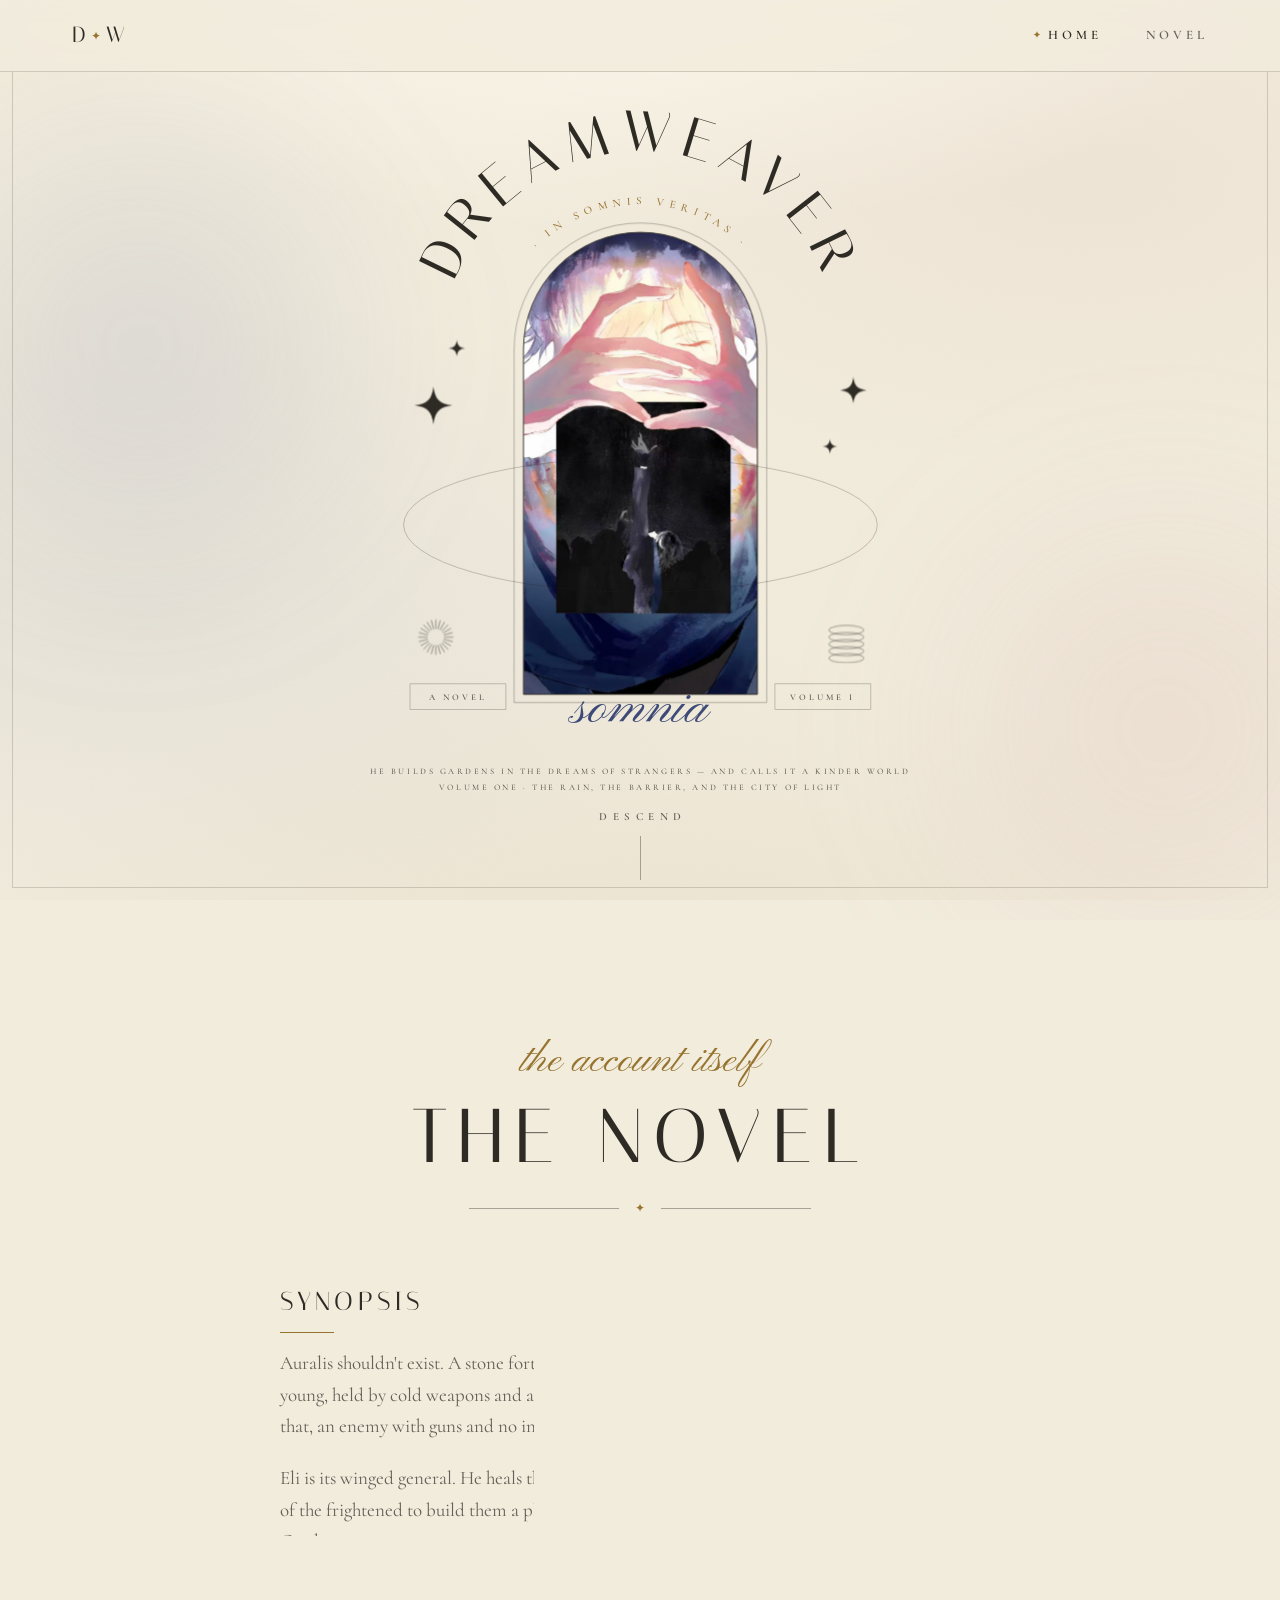
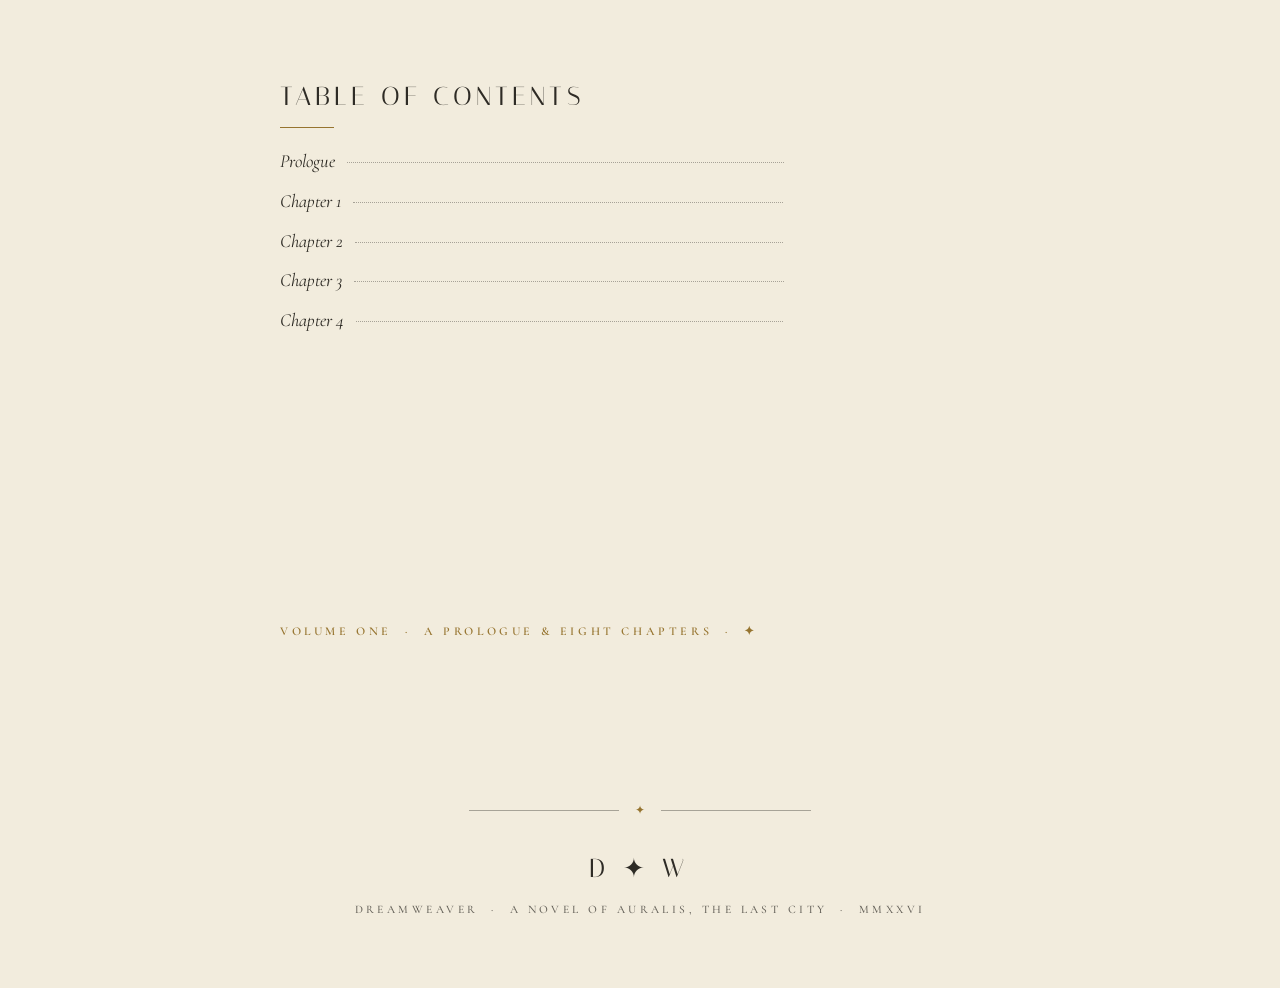
==== commit e4468513: "Use author's synopsis text; rename Argument to Synopsis Replace the synopsis with the author-provide" ====
--- a/index.html
+++ b/index.html
@@ -348,8 +348,10 @@
   <div class="novel-grid">
     <div class="novel-side">
       <div class="novel-synopsis reveal">
-        <h3 class="novel-subhead">Argument</h3>
-        <p>The night the sky shattered and fell as burning crystal, a single barrier of blue light rose over a dying boy in the rain — and from it grew Auralis, the last city. Eli, its winged general, is beloved by everyone he has ever saved: he mends the wounded, coaxes impossible flowers from the ash, and walks into the sleep of the frightened to build them a garden of endless sunflowers where no nightmare can follow. But a beautiful dream keeps its price hidden, and beyond the barrier waits the Prophet — a hollow-eyed boy who does not dream, who has already seen how every story ends. To keep the city he made, Eli must decide how much of the waking world he will trade for the dream of a kinder one.</p>
+        <h3 class="novel-subhead">Synopsis</h3>
+        <p>Auralis shouldn't exist. A stone fortress raised after the sky fell, where no one is old and no one is young, held by cold weapons and a barrier of blue light. Beyond the walls, scorched earth. Beyond that, an enemy with guns and no interest in mercy.</p>
+        <p>Eli is its winged general. He heals the wounded, grows flowers from ash, and walks into the sleep of the frightened to build them a place worth believing in. The people of Auralis call it the Garden.</p>
+        <p>From the slums outside the walls comes a prophet who cannot dream. He has already seen the shape of the future, and he has come to make sure every piece of it arrives on time.</p>
       </div>
 
       <div class="novel-toc reveal">
--- a/css/style.css
+++ b/css/style.css
@@ -756,6 +756,7 @@
 .novel-synopsis p {
   font-size: 19px; line-height: 1.65; color: var(--ink-soft);
 }
+.novel-synopsis p + p { margin-top: 1.1em; }
 
 .novel-toc { margin-top: clamp(32px, 4vh, 48px); }
 
